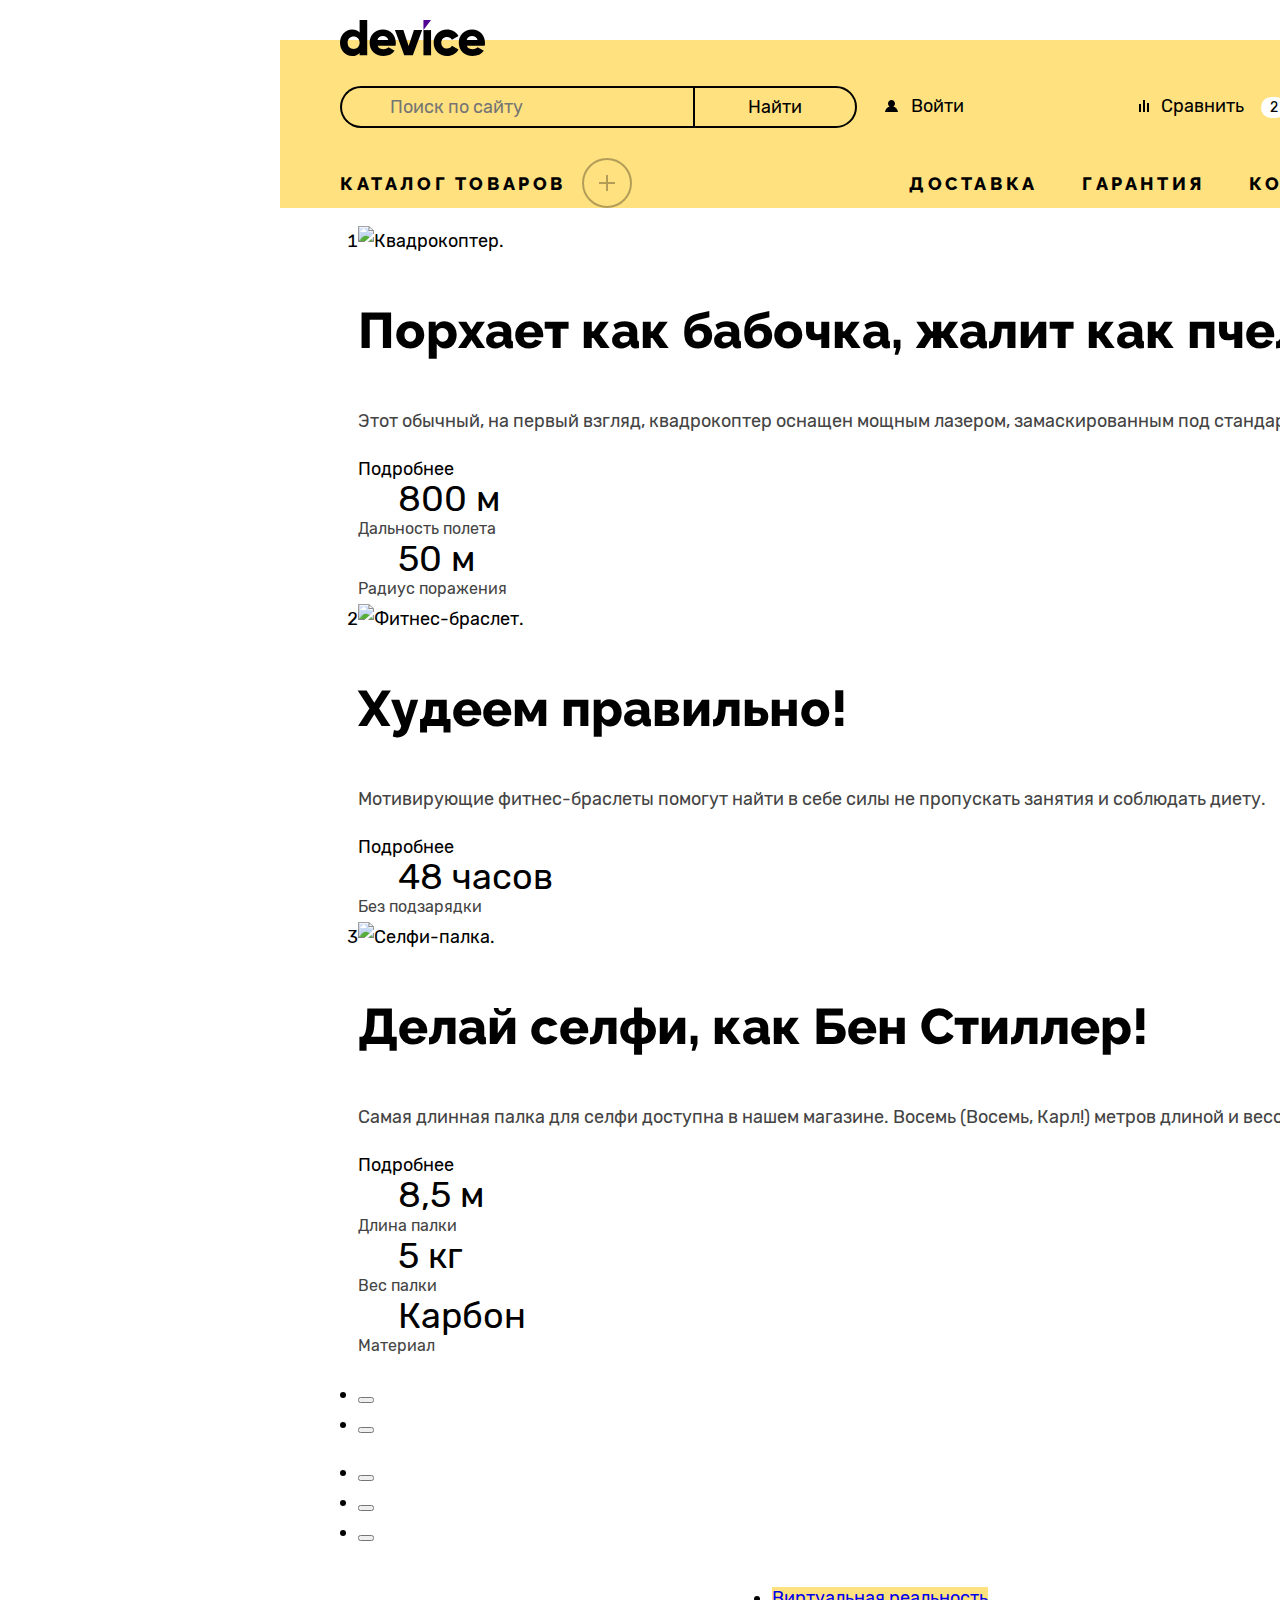
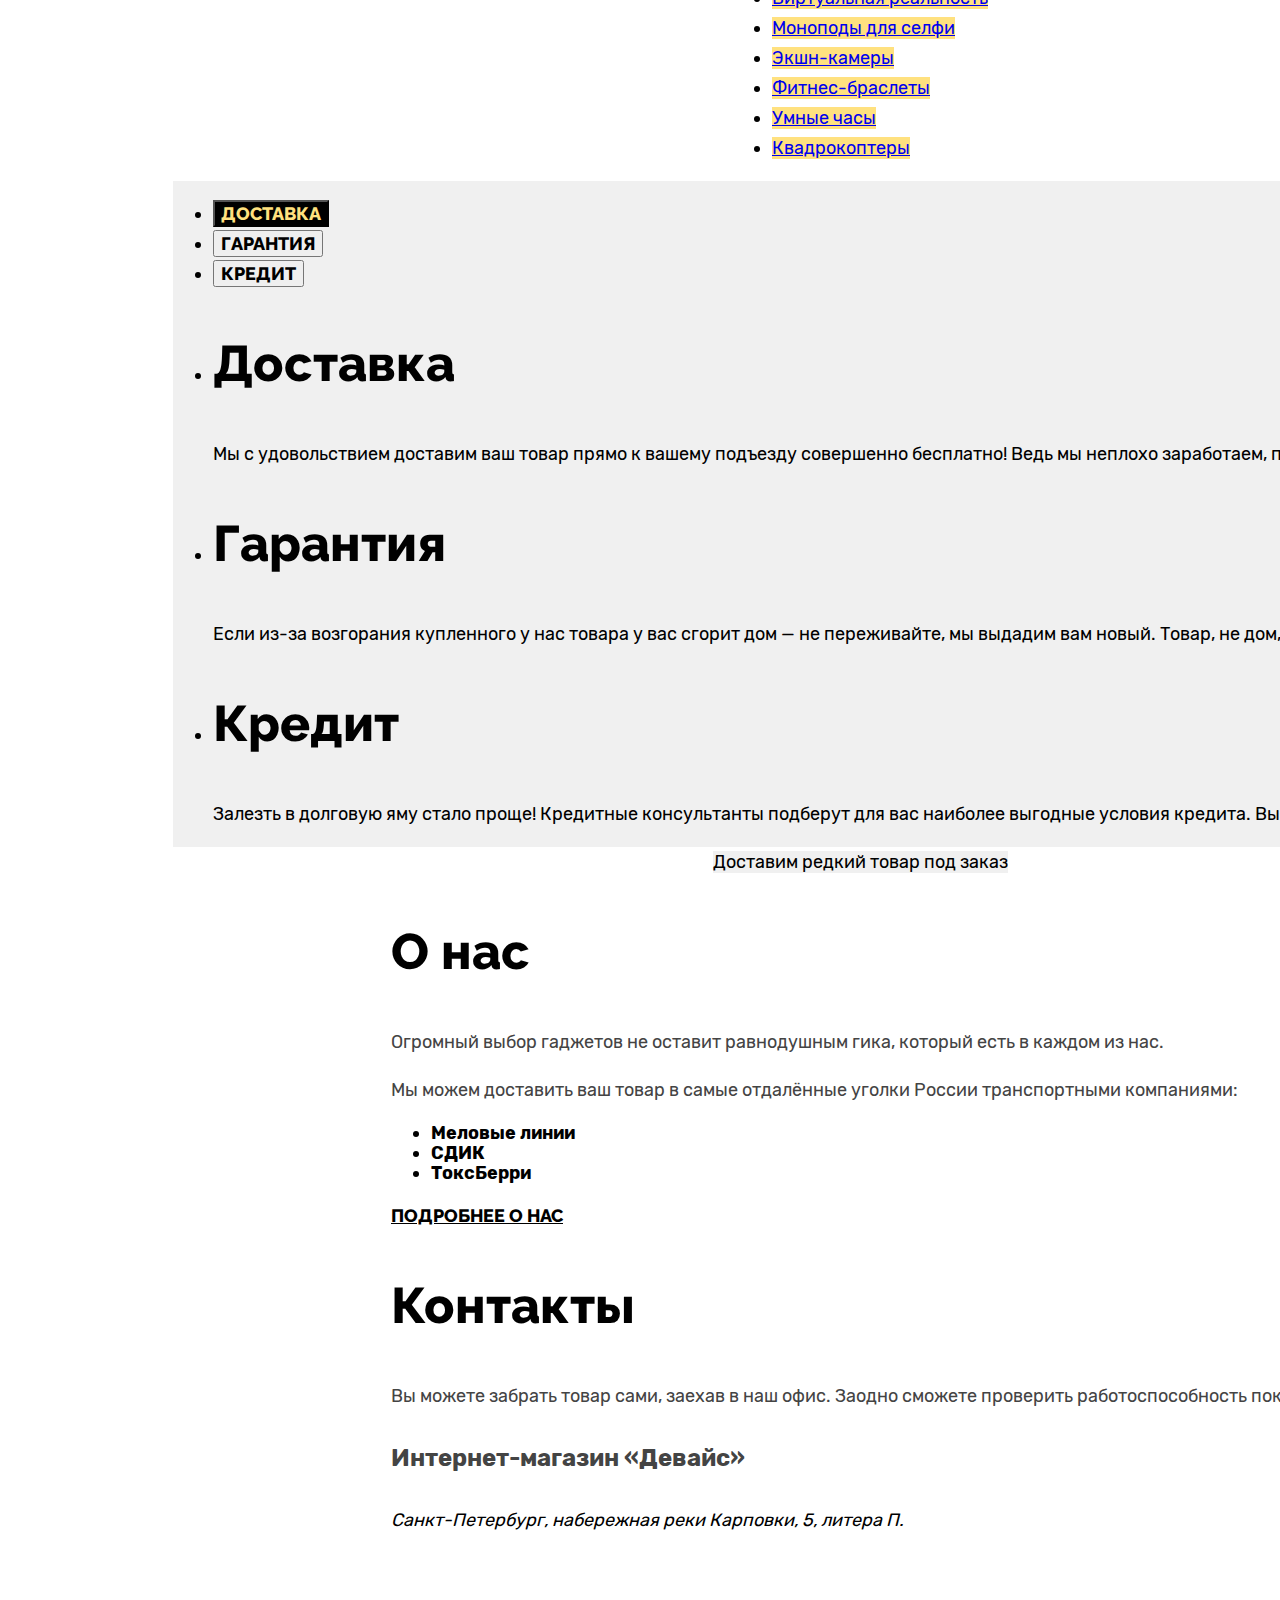
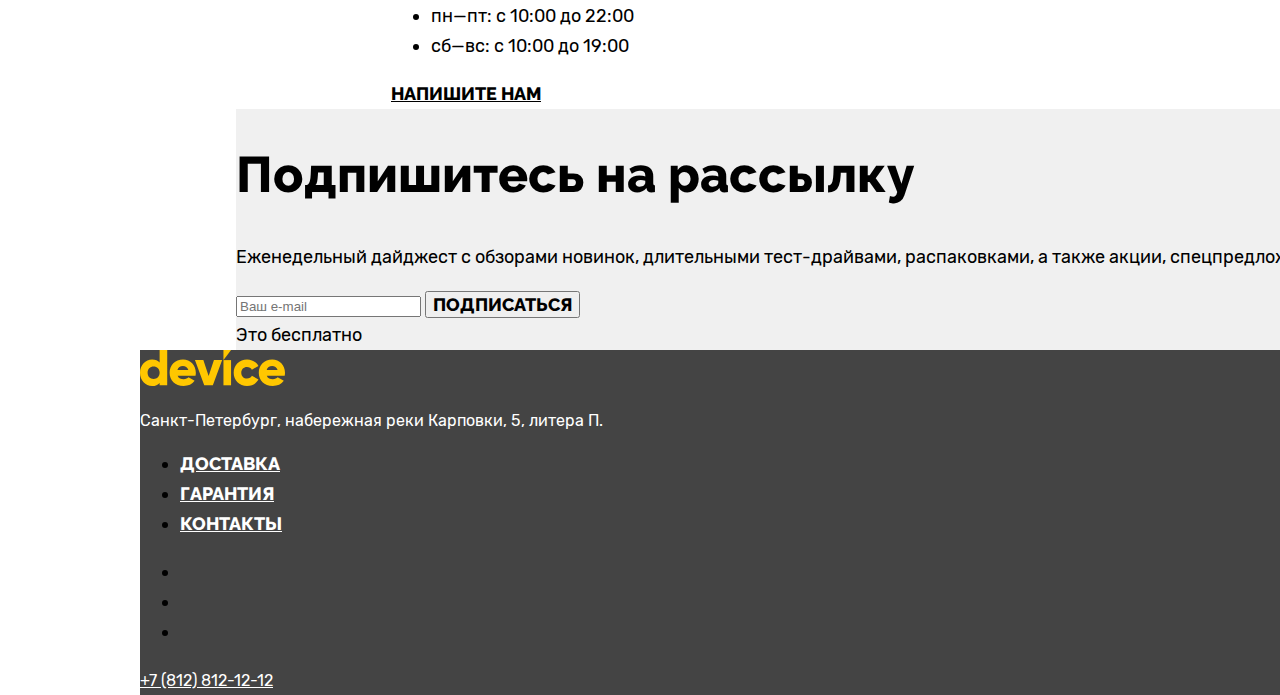
==== index.html @ e5b488c9 "Хедер" ====
<!DOCTYPE html>
<html lang="ru">

  <head>
    <meta charset="utf-8">
    <meta http-equiv="X-UA-Compatible" content="IE=edge">
    <meta name="viewport" content="width=device-width, initial-scale=1.0">
    <meta name="description" content="HTML Academy: Девайс.">
    <title>HTML Academy: Девайс</title>
    <link rel="stylesheet" href="styles/styles.css">
  </head>

  <body>
    <header class="page-header">
      <a class="navigation-logo" href="index.html">
        <img class="page-header-logo" src="images/device-logo.svg" width="145" height="36" alt="Логотип Девайс.">
      </a>
      <nav class="navigation">
        <div class="navigation-list-top">
          <form class="search-form" action="https://echo.htmlacademy.ru/" method="post">
            <label>
              <span class="visually-hidden">Поиск по сайту.</span>
            </label>
            <input class="search-field" placeholder="Поиск по сайту" type="text" name="site-search" required>
            <button class="search-button" type="submit">Найти</button>
          </form>
          <div class="navigation-menu">
            <a class="navigation-link" href="#">
              <svg width="15" height="12" viewBox="0 0 15 12" fill="none" xmlns="http://www.w3.org/2000/svg">
                <path d="M1 12H14C13.8 9.4 11.9 7.2 9.3 6.5C10.3 5.9 11 4.8 11 3.5C11 1.6 9.4 0 7.5 0C5.6 0 4 1.6 4 3.5C4 4.8 4.7 5.9 5.7 6.5C3.1 7.2 1.2 9.4 1 12Z" fill="black"/>
                </svg>
              <span class="link">Войти</span>
            </a>
            <a class="navigation-link navigation-link-out" aria-label="Выйти" href="#"></a>
          </div>
          <div class="navigation-menu">
            <a class="navigation-link navigation-link-compare" href="#">
              <svg width="10" height="12" viewBox="0 0 10 12" fill="none" xmlns="http://www.w3.org/2000/svg">
                <g clip-path="url(#clip0_40344_551)">
                <path d="M6 0H4V12H6V0Z" fill="black"/>
                <path d="M2 4H0V12H2V4Z" fill="black"/>
                <path d="M10 3H8V12H10V3Z" fill="black"/>
                </g>
                <defs>
                <clipPath id="clip0_40344_551">
                <rect width="10" height="12" fill="white"/>
                </clipPath>
                </defs>
                </svg>
              <span class="link">Сравнить</span>
            </a>
            <a class="navigation-link navigation-link-bag" href="#" data-counter="2">
              <svg width="16" height="14" viewBox="0 0 16 14" fill="none" xmlns="http://www.w3.org/2000/svg">
                <g clip-path="url(#clip0_40344_557)">
                <path d="M15.3 5L11.8 5.2L8.6 0.3C8.5 0.1 8.2 0 8 0C7.8 0 7.5 0.1 7.4 0.3L4.2 5.2H0.7C0.3 5.2 0 5.5 0 5.9C0 6 0 6 0 6.1L1.9 12.9C2.1 13.6 2.6 14 3.3 14H12.7C13.4 14 13.9 13.6 14.1 12.9L16 6C16 5.9 16 5.9 16 5.8C16 5.4 15.7 5 15.3 5ZM8 1.9L10.2 5.1H5.9L8 1.9Z" fill="black"/>
                </g>
                <defs>
                <clipPath id="clip0_40344_557">
                <rect width="16" height="14" fill="white"/>
                </clipPath>
                </defs>
                </svg>
              <span class="link">Корзина</span>
            </a>
          </div>

        </div>
        <div class="navigation-list-bottom">
          <div class="navigation-item-button">
            <button class="open-button" type="button">
              <span class="text-button">Каталог товаров</span>
              <svg width="50" height="50" viewBox="0 0 50 50" fill="none" xmlns="http://www.w3.org/2000/svg">
                <circle opacity="0.3" cx="25" cy="25" r="24" stroke="black" stroke-width="2"/>
                <g opacity="0.3" clip-path="url(#clip0_41391_573)">
                <path d="M33 24H26V17H24V24H17V26H24V33H26V26H33V24Z" fill="black"/>
                </g>
                <defs>
                <clipPath id="clip0_41391_573">
                <rect width="16" height="16" fill="white" transform="translate(17 17)"/>
                </clipPath>
                </defs>
                </svg>
            </button>
            <ul class="drop-menu-list list-reset">
              <li class="drop-menu-item">
                <a class="navigation-link-catalog" href="#">
                  Виртуальная реальность
                </a>
              </li>
              <li class="drop-menu-item">
                <a class="navigation-link-catalog" href="catalog.html">
                  Моноподы для cелфи
                </a>
              </li>
              <li class="drop-menu-item">
                <a class="navigation-link-catalog" href="#">
                  Экшн-камеры
                </a>
              </li>
              <li class="drop-menu-item">
                <a class="navigation-link-catalog" href="#">
                  Фитнес-браслеты
                </a>
              </li>
              <li class="drop-menu-item">
                <a class="navigation-link-catalog" href="#">
                  Умные часы
                </a>
              </li>
              <li class="drop-menu-item">
                <a class="navigation-link-catalog" href="#">
                  Квадрокоптеры
                </a>
              </li>
            </ul>
          </div>
          <div class="navigation-item-menu">
            <a class="navigation-link-menu" href="">
              Доставка
            </a>
            <a class="navigation-link-menu" href="">
              Гарантия
            </a>
            <a class="navigation-link-menu" href="">
              Контакты
            </a>
          </div>
        </div>
      </nav>
    </header>

    <main class="main-index  main-container">
      <h1 class="visually-hidden">Интернет-магазин гаджетов Девайс.</h1>
      <section class="marketing">
        <h2 class="visually-hidden">Реклама товаров.</h2>
        <ul class="sliders">
          <li class="slider-1">
            <img class="slider-image" src="images/slider-1.png" width="560" height="560" alt="Квадрокоптер.">
            <h3 class="slider-title">Порхает как бабочка, жалит как пчела!</h3>
            <p class="slider-describe">Этот обычный, на первый взгляд, квадрокоптер оснащен мощным лазером,
              замаскированным под стандартную камеру.</p>
            <a class="detail">Подробнее</a>
            <dl class="detail-list">
              <div class="detail-item">
                <dd class="detail-value">800 м</dd>
                <dt class="detail-characteristic">Дальность полета</dt>
              </div>
              <div>
                <dd class="detail-value">50 м</dd>
                <dt class="detail-characteristic">Радиус поражения</dt>
              </div>
            </dl>
          </li>
          <li class="slider-2">
            <img class="slider-image" src="images/slider-2.png" width="560" height="560" alt="Фитнес-браслет.">
            <h3 class="slider-title">Худеем правильно!</h3>
            <p class="slider-describe">Мотивирующие фитнес-браслеты помогут найти в себе силы не пропускать занятия и
              соблюдать диету.</p>
            <a class="detail">Подробнее</a>
            <dl class="detail-list">
              <div class="detail-item">
                <dd class="detail-value">48 часов</dd>
                <dt class="detail-characteristic">Без подзарядки</dt>
              </div>
            </dl>
          </li>
          <li class="slider-3">
            <img class="slider-image" src="images/slider-3.png" width="560" height="560" alt="Селфи-палка.">
            <h3 class="slider-title">Делай селфи, как Бен Стиллер! </h3>
            <p class="slider-describe">Самая длинная палка для селфи доступна в нашем магазине. Восемь (Восемь, Карл!)
              метров длиной и весом всего 5 кг.</p>
            <a class="detail">Подробнее</a>
            <dl class="detail-list">
              <div class="detail-item">
                <dd class="detail-value">8,5 м</dd>
                <span class="detail-characteristic">Длина палки</span>
              </div>
              <div>
                <dd class="detail-value">5 кг</dd>
                <dt class="detail-characteristic">Вес палки</dt>
              </div>
              <div>
                <dd class="detail-value">Карбон</dd>
                <dt class="detail-characteristic">Материал</dt>
              </div>
            </dl>
          </li>
        </ul>
        <ul>
          <li>
            <button class="slider-button slider-prev" type="button">
              <span class="visually-hidden">Предыдущий товар.</span>
            </button>
          </li>
          <li>
            <button class="slider-button slider-next" type="button">
              <span class="visually-hidden">Следующий товар.</span>
            </button>
          </li>
        </ul>
        <ul class="slider-pagination">
          <li class="slider-pagination-item">
            <button class="slider-pagination-button slider-pagination-button-current" type="button">
              <span class="visually-hidden">1 товар.</span>
            </button>
          </li>
          <li class="slider-pagination-item">
            <button class="slider-pagination-button" type="button">
              <span class="visually-hidden">2 товар.</span>
            </button>
          </li>
          <li class="slider-pagination-item">
            <button class="slider-pagination-button" type="button">
              <span class="visually-hidden">3 товар.</span>
            </button>
          </li>
        </ul>
      </section>
      <section class="menu">
        <h2 class="visually-hidden">Меню</h2>
        <ul class="menu-list">
          <li class="menu-item">
            <a class="menu-button" href="#">Виртуальная реальность</a>
          </li>
          <li class="menu-item">
            <a class="menu-button" href="index.html">Моноподы для селфи</a>
          </li>
          <li class="menu-item">
            <a class="menu-button" href="#">Экшн-камеры</a>
          </li>
          <li class="menu-item">
            <a class="menu-button" href="#">Фитнес-браслеты</a>
          </li>
          <li class="menu-item">
            <a class="menu-button" href="#">Умные часы</a>
          </li>
          <li class="menu-item">
            <a class="menu-button" href="#">Квадрокоптеры</a>
          </li>
        </ul>
      </section>

      <div class="service-container">
        <section class="service">
          <h2 class="visually-hidden">Услуги.</h2>
          <ul class="service-list-button">
            <li class="service-item">
              <button class="button service-button service-button-current" type="button">Доставка</button>
            </li>
            <li class="service-item">
              <button class="button service-button" type="button">Гарантия</button>
            </li>
            <li class="service-item">
              <button class="button service-button" type="button">Кредит</button>
            </li>
          </ul>
          <ul class="service-list-describe">
            <li class="service-describe">
              <h3 class="service-describe-title">Доставка</h3>
              <p class="service-describe-text">Мы с удовольствием доставим ваш товар прямо к вашему подъезду совершенно
                бесплатно! Ведь мы неплохо заработаем, поднимая его на ваш этаж.</p>
            </li>
            <li class="service-describe">
              <h3 class="service-describe-title">Гарантия</h3>
              <p class="service-describe-text">Если из-за возгорания купленного у нас товара у вас сгорит дом — не
                переживайте, мы выдадим вам новый. Товар, не дом, конечно же.</p>
            </li>
            <li class="service-describe">
              <h3 class="service-describe-title">Кредит</h3>
              <p class="service-describe-text">Залезть в долговую яму стало проще! Кредитные консультанты подберут для
                вас
                наиболее выгодные условия кредита. Выгодные для банка, разумеется.</p>
            </li>
          </ul>
        </section>
      </div>
      <section>
        <h2 class="visually-hidden">Доставка под заказ.</h2>
        <a class="order">Доставим редкий товар под заказ</a>
      </section>
      <section class="contact-info">
        <h2 class="visually-hidden">Контактная информация.</h2>
        <section class="about-us">
          <h3 class="contact-subtitle">О нас</h3>
          <p class="contact-about-us">Огромный выбор гаджетов не оставит равнодушным гика, который есть в каждом из нас.
          </p>
          <p class="contact-about-us">Мы можем доставить ваш товар в самые отдалённые уголки России транспортными
            компаниями:
          <ul class="contact-company">
            <li>Меловые линии</li>
            <li>СДИК</li>
            <li>ТоксБерри</li>
          </ul>
          </p>
          <a class="button" href="#">Подробнее о нас</a>
        </section>
        <section class="contacts">
          <h3 class="contact-subtitle">Контакты</h3>
          <p class="contact-about-us">Вы можете забрать товар сами, заехав в наш офис. Заодно сможете проверить
            работоспособность покупки.</p>
          <h4 class="contact-about-us-title">Интернет-магазин «Девайс»</h4>
          <address class="contact-address">
            <p class="contact-address-text">Санкт-Петербург, набережная реки Карповки, 5, литера П.</p>
            <a class="contact-phone" href="tel:+78128121212">+7 (812) 812-12-12</a>
          </address>
          <ul class="contact-timetable">
            <li class="contact-timetable-item">пн—пт: с 10:00 до 22:00</li>
            <li class="contact-timetable-item">сб—вс: с 10:00 до 19:00</li>
          </ul>
          <a class="button" href="#">Напишите нам</a>
        </section>

      </section>

      <section class="subscribe">
        <h2 class="subscribe-title">Подпишитесь на рассылку</h2>
        <p class="subscribe-item">Еженедельный дайджест с обзорами новинок, длительными тест-драйвами, распаковками, а
          также акции, спецпредложения и вот это вот всё.</p>
        <form class="subscribe-form" action="https://echo.htmlacademy.ru/" method="post">
          <label class="subscribe-form-email">
            <span class="visually-hidden">Подпишитесь.</span>
            <input class="subscribe-field" type="email" name="subscribe-email" placeholder="Ваш e-mail" required>
          </label>
          <button class="button" type="submit">Подписаться</button>
        </form>
        <span class="subscribe-text">Это бесплатно</span>
      </section>
    </main>

    <footer class="page-footer">
      <a class="footer-logo" href="#">
        <img class="footer-logo" src="images/footer-device-logo.svg" width="145" height="36" alt="Логотип Девайс.">
      </a>
      <address class="footer-address">
        <p class="footer-address-text">Санкт-Петербург, набережная реки Карповки, 5, литера П.</p>
      </address>
      <nav class="footer-navigation">
        <ul class="footer-navigation-list">
          <li class="footer-navigation-item">
            <a class="footer-navigation-link" href="#">Доставка</a>
          </li>
          <li class="footer-navigation-item">
            <a class="footer-navigation-link" href="#">Гарантия</a>
          </li>
          <li class="footer-navigation-item">
            <a class="footer-navigation-link" href="#">Контакты</a>
          </li>
        </ul>
      </nav>

      <ul class="footer-social-list">
        <li class="footer-social-item">
          <a class="footer-logo-social" href="#">
            <span class="visually-hidden">Девайс в Телеграм.</span>
          </a>
        </li>
        <li class="footer-social-item">
          <a class="footer-logo-social" href="#">
            <span class="visually-hidden">Девайс в Ютуб.</span>
          </a>
        </li>
        <li class="footer-social-item">
          <a class="footer-logo-social" href="#">
            <span class="visually-hidden">Девайс в Твиттер.</span>
          </a>
        </li>
      </ul>

      <section class="footer-phone">
        <h2 class="visually-hidden">Телефон.</h2>
        <a class="contact-phone" href="tel:+78128121212">+7 (812) 812-12-12</a>
      </section>
      <section class="footer-site-by">
        <h2 class="visually-hidden">Сайт от html academy.</h2>
        <a class="footer-htmlacademy-logo" href="https://htmlacademy.ru/"></a>
      </section>
    </footer>
  </body>

</html>
---- styles/styles.css ----
@font-face {
  font-family: 'Raleway';
  font-style: normal;
  font-weight: 800;
  src: url("../fonts/raleway/raleway-800.woff2") format("woff2");
  font-display: swap;
}

@font-face {
  font-family: 'Rubik';
  font-style: normal;
  font-weight: 400;
  src: url("../fonts/rubik/rubik-400.woff2") format("woff2");
  font-display: swap;
}

@font-face {
  font-family: 'Rubik';
  font-style: normal;
  font-weight: 700;
  src: url("../fonts/rubik/rubik-700.woff2") format("woff2");
  font-display: swap;
}

.visually-hidden {
  position: absolute;
  width: 1px;
  height: 1px;
  margin: -1px;
  border: 0;
  padding: 0;
  white-space: nowrap;
  clip-path: inset(100%);
  clip: rect(0 0 0 0);
  overflow: hidden;
}

html {
  height: 100%;
}

body {
  margin: 0;
  font-family: 'Rubik', sans-serif;
  font-size: 18px;
  line-height: 30px;
  background-color: #ffffff;
  color: #000000;
  min-width: 1440px;
  padding-left: 140px;
  padding-right: 140px;
  display: flex;
  flex-direction: column;
  min-height: 100%;
}

.page-header {
  color: #000000;
  background-color: #FFE17F;
  margin: 0 auto;
  margin-top: 40px;
  width: 1160px;
  position: relative;
}

.navigation-logo {
  position: absolute;
  top: -20px;
  width: 151px;
  height: 42px;
  left: 60px;
}

.navigation {
  display: flex;
  flex-direction: column;
  margin: 0 auto;
}

.navigation-menu {
  display: flex;
  justify-content: space-between;
  min-width: 247px;
  align-items: center;
  height: 40px;
}

.navigation-list-top {
  display: flex;
  flex-direction: row;
  margin-top: 46px;
  margin-bottom: 30px;
  width: 100%;
}

.search-form {
  width: 517px;
  display: flex;
  margin: 0 27px 0 60px;
}

.search-field {
  all: unset;
  border: 2px solid #000000;
  border-right: none;
  height: 38px;
  width: 355px;
  border-radius: 50px 0 0 50px;
  flex: 1;
  display: flex;
  align-items: center;
  padding: 0;
  padding-left: 48px;
}

.search-button {
  font-size: 16px;
  line-height: 20px;
  all: unset;
  width: 160px;
  text-align: center;
  border: 2px solid #000000;
  height: 38px;
  border-radius: 0 50px 50px 0;
  font-weight: 400;
}

.navigation-list-bottom {
  display: flex;
  flex-direction: row;
  justify-content: space-between;
  align-items: center;
  padding-right: 60px;
}

.navigation-item-button {
  display: flex;
  margin-left: 60px;
  }

.open-button {
  display: flex;
  flex-direction: row;
  background-color: transparent;
  border: none;
  padding: 0;
}

.text-button {
  font-family: 'Raleway';
  color: #000000;
  font-weight: 800;
  font-size: 18px;
  line-height: 21px;
  letter-spacing: 0.2em;
  text-transform: uppercase;
  align-self: center;
  margin-right: 16px;
}

.navigation-item-menu {
  display: flex;
  width: 471px;
  justify-content: space-between;
}

.navigation-link-menu {
  font-family: 'Raleway';
font-style: normal;
font-weight: 800;
font-size: 18px;
line-height: 21px;
letter-spacing: 0.2em;
text-transform: uppercase;
color: #000000;
text-decoration: none;
}

.navigation-link {
  font-family: 'Rubik', sans-serif;
  font-weight: 400;
  font-size: 18px;
  line-height: 30px;
  text-align: center;
  color: #000000;
  background-color: #FFE17F;
  text-decoration: none;
}

.navigation-link-compare {
  padding-left: 8px;
}

.link {
  padding-left: 8px;
}

.navigation-link-bag {
  position: relative;
}

.navigation-link-bag::before {
  content: attr(data-counter);
  position: absolute;
  min-width: 21px;
  height: 21px;
  left: 10px;
  top: 6px;
  padding: 0 2px;
  transform: translateX(-100%);
  background-color: #ffffff;
  font-family: 'Rubik';
  font-weight: 400;
  font-size: 14px;
  line-height: 17px;
  display: flex;
  align-items: center;
  justify-content: center;
  color: #000000;
  border-radius: 10px;
}

.out-link {
  font-family: 'Rubik';
  font-style: normal;
  font-weight: 400;
  font-size: 18px;
  line-height: 30px;
  color: #000000;
  opacity: 0.3;
}

.drop-menu-item {
  display: none;
}

.drop-menu-list {
  font-family: 'Rubik';
  font-style: normal;
  font-weight: 400;
  font-size: 16px;
  line-height: 18px;
  text-transform: none;
  letter-spacing: 0;
  z-index: 10;

  margin-right: 50px;
}

.main-container {
  flex-grow: 1;
  display: flex;
  flex-direction: column;
  align-items: center;
}

.main-index {
  background-color: #ffffff;
  color: #000000;
}

.sliders {
  counter-reset: number 00;
}

.slider-1,
.slider-2,
.slider-3 {
  counter-increment: number 01;
}

.slider-1::marker,
.slider-2::marker,
.slider-3::marker {
  content: counter(number);
}


.slider-title {
  font-family: 'Raleway', sans-serif;
  font-style: normal;
  font-weight: 800;
  font-size: 50px;
  line-height: 50px;
  color: #000000;
}

.slider-describe {
  font-family: 'Rubik', sans-serif;
  font-style: normal;
  font-weight: 400;
  font-size: 18px;
  line-height: 30px;
  color: #444444;
}

.button {
  font-family: 'Raleway', sans-serif;
  font-style: normal;
  font-weight: 800;
  font-size: 18px;
  line-height: 21px;
  text-align: center;
  text-transform: uppercase;
  color: #000000;
}

.detail-value {
  font-family: 'Rubik', sans-serif;
  font-style: normal;
  font-weight: 400;
  font-size: 36px;
  line-height: 30px;
  color: #000000;
}

.detail-characteristic {
  font-family: 'Rubik', sans-serif;
  font-style: normal;
  font-weight: 400;
  font-size: 16px;
  line-height: 30px;
  color: #444444;
}

.menu-button {
  background: #FFE17F;
}

.service-container {
  background: #F0F0F0;
}

.service-button-current {
  background: #000000;
  color: #FFE17F;
}

.service-describe-title {
  font-family: 'Raleway';
  font-style: normal;
  font-weight: 800;
  font-size: 50px;
  line-height: 50px;
}

.service-describe-text {
  font-family: inherit;
}

.order {
  background: #F0F0F0;
}

.order-text {
  font-family: 'Raleway';
  font-style: normal;
  font-weight: 800;
  font-size: 20px;
  line-height: 23px;
  text-transform: uppercase;
  color: #000000;
}

.contact-subtitle {
  font-family: 'Raleway';
  font-style: normal;
  font-weight: 800;
  font-size: 50px;
  line-height: 50px;
  color: #000000;
}

.contact-about-us {
  font-family: inherit;
  color: #444444;
}

.contact-company {
  font-family: 'Rubik';
  font-style: normal;
  font-weight: 700;
  font-size: 18px;
  line-height: 20px;
  color: #000000;
}

.contact-about-us-title {
  font-family: 'Rubik';
  font-style: normal;
  font-weight: 700;
  font-size: 24px;
  line-height: 30px;
  color: #444444;
}

.subscribe {
  background: #F0F0F0;
}

.subscribe-title {
  font-family: 'Raleway';
  font-style: normal;
  font-weight: 800;
  font-size: 50px;
  line-height: 50px;
  color: #000000;
}

.subscribe-item {
  font-family: inherit;
}

.subscribe-text {
  font-family: inherit;
}

.page-footer {
  background: #444444;
}

.footer-address-text {
  font-family: 'Rubik';
  font-style: normal;
  font-weight: 400;
  font-size: 16px;
  line-height: 20px;
  color: #FFFFFF;
}

.footer-navigation-link {
  font-family: 'Raleway';
  font-style: normal;
  font-weight: 800;
  font-size: 18px;
  line-height: 21px;
  text-transform: uppercase;
  color: #FFFFFF;
}

.footer-logo-social {
  width: 40px;
  height: 40px;
  background: rgba(255, 255, 255, 0.3);
}

.contact-phone {
  font-family: 'Rubik';
  font-style: normal;
  font-weight: 400;
  font-size: 16px;
  line-height: 20px;
  text-decoration-line: underline;
  color: #FFFFFF;
}

.main-inner {
  color: #000000;
  background: #FFFFFF;
}

.inner-header-title {
  font-family: 'Raleway';
  font-style: normal;
  font-weight: 800;
  font-size: 50px;
  line-height: 50px;
  color: #000000;
}

.breadcrumbs {
  color: #000000;
}

.breadcrumbs-link {
  color: inherit;
}

.catalog-products {
  background: #F0F0F0;
}

.filter-title {
  font-family: 'Raleway';
  font-style: normal;
  font-weight: 800;
  font-size: 16px;
  line-height: 19px;
  text-transform: uppercase;
  color: #000000;
}

.catalog-filter-title {
  font-family: 'Rubik';
  font-style: normal;
  font-weight: 700;
  font-size: 18px;
  line-height: 20px;
  color: #000000;
}

.control {
  font-family: 'Rubik';
  font-style: normal;
  font-weight: 400;
  font-size: 16px;
  line-height: 20px;
  color: #000000;
}

.product-container {
  background: #FFFFFF;
}

.product-card {
  background: #FFFFFF;
}

.product-card-link {
  text-decoration: none;
}

.product-card-title {
  font-family: 'Rubik';
  font-style: normal;
  font-weight: 700;
  font-size: 18px;
  line-height: 20px;
  color: #000000;
}

.product-card-price {
  font-family: 'Rubik';
  font-style: normal;
  font-weight: 400;
  font-size: 18px;
  line-height: 21px;
  color: #444444;
}

.pagination-show-more {
  font-family: 'Raleway';
  font-style: normal;
  font-weight: 800;
  font-size: 16px;
  line-height: 19px;
  text-transform: uppercase;
  color: #000000;
  background: #FFFFFF;
  width: 760px;
  height: 55px;
  border: 3px solid #E5E5E5;
}

.pagination {
  background-color: #EBEBEB;
}

.pagination-link {
  color: #444444;
  opacity: 0.3;
  background-color: #EBEBEB;
  text-decoration: none;
  line-height: 20px;
  font-weight: 400;
}

.pagination-current {
  color: #444444;
  opacity: 0.6;
  background-color: #EBEBEB;
}

.pagination-disabled {
  color: #444444;
  opacity: 0.3;
}

.pagination-prev {
  color: #444444;
  opacity: 0.3;
  font-family: 'Raleway';
  font-style: normal;
  font-weight: 800;
  font-size: 18px;
  line-height: 21px;
  text-transform: uppercase;
}

.pagination-next {
  font-family: 'Raleway';
  font-style: normal;
  font-weight: 800;
  font-size: 18px;
  line-height: 21px;
  text-transform: uppercase;
  color: #000000;
}
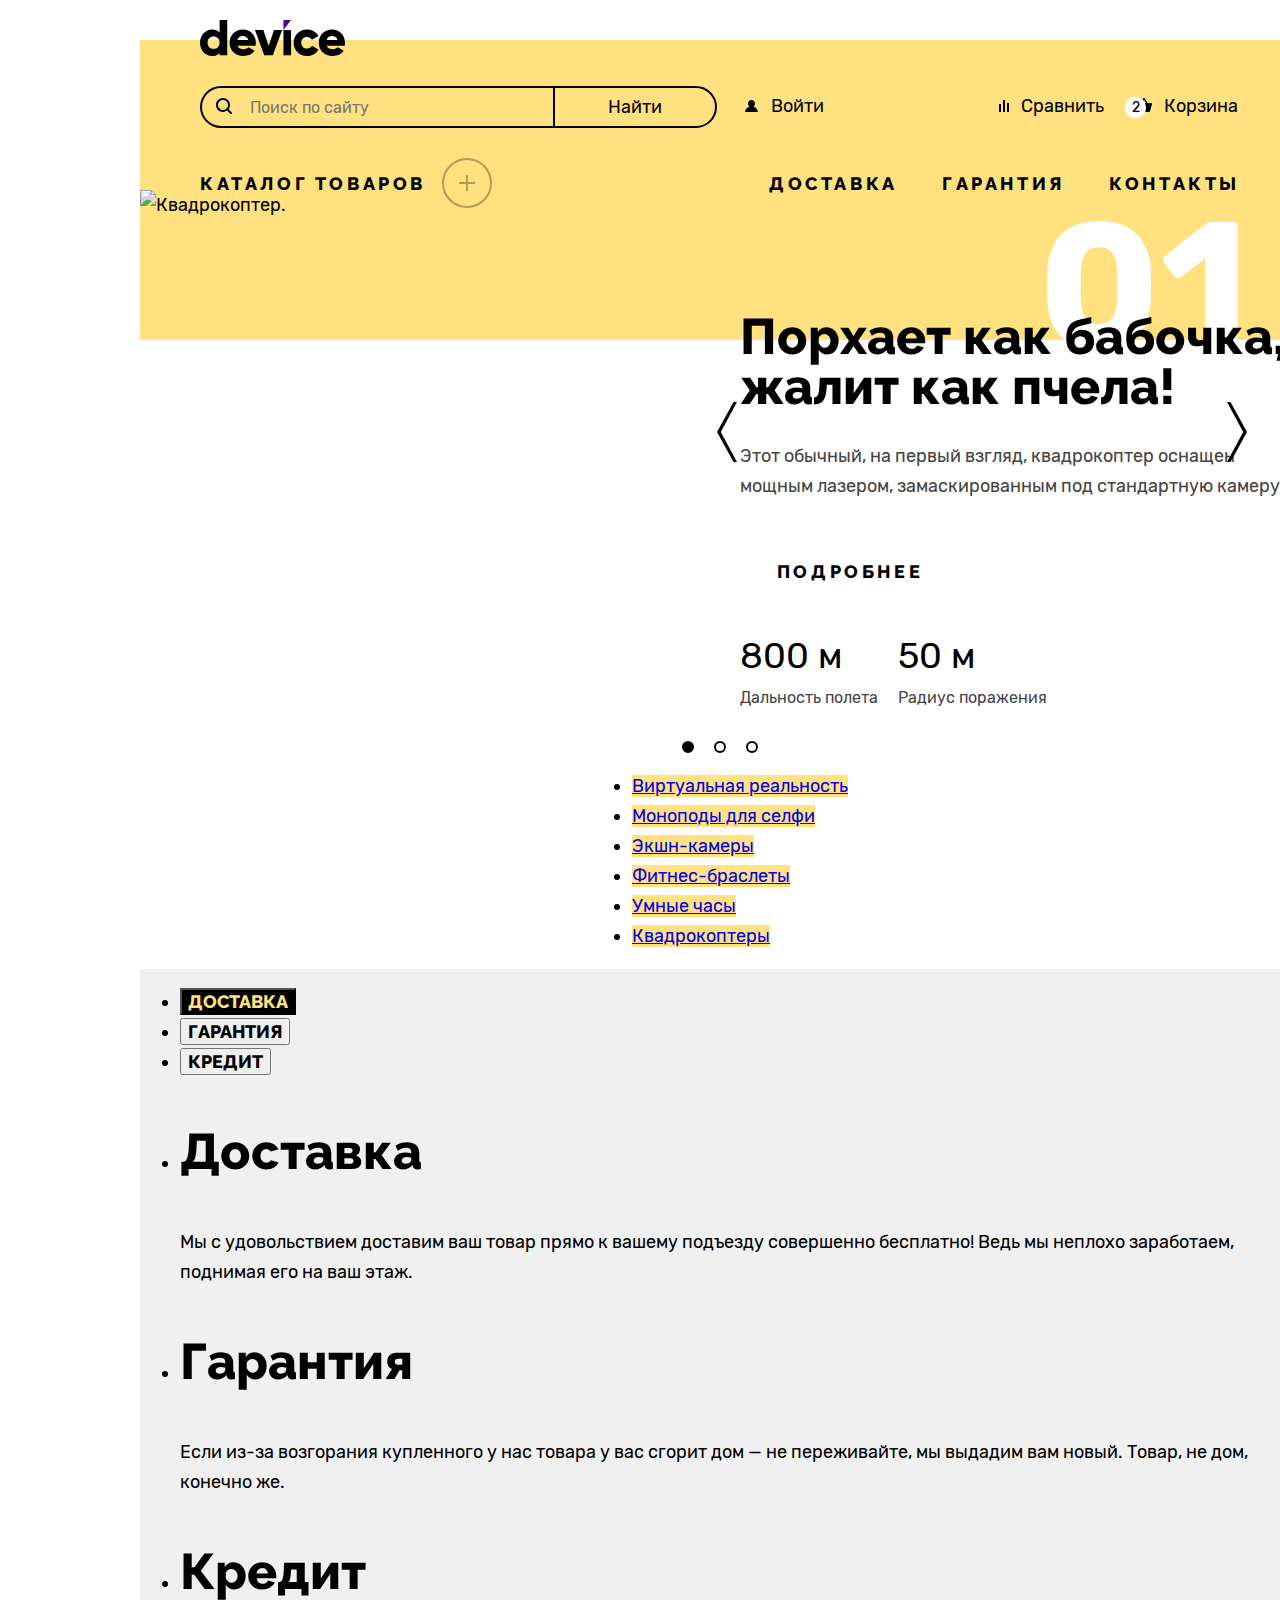
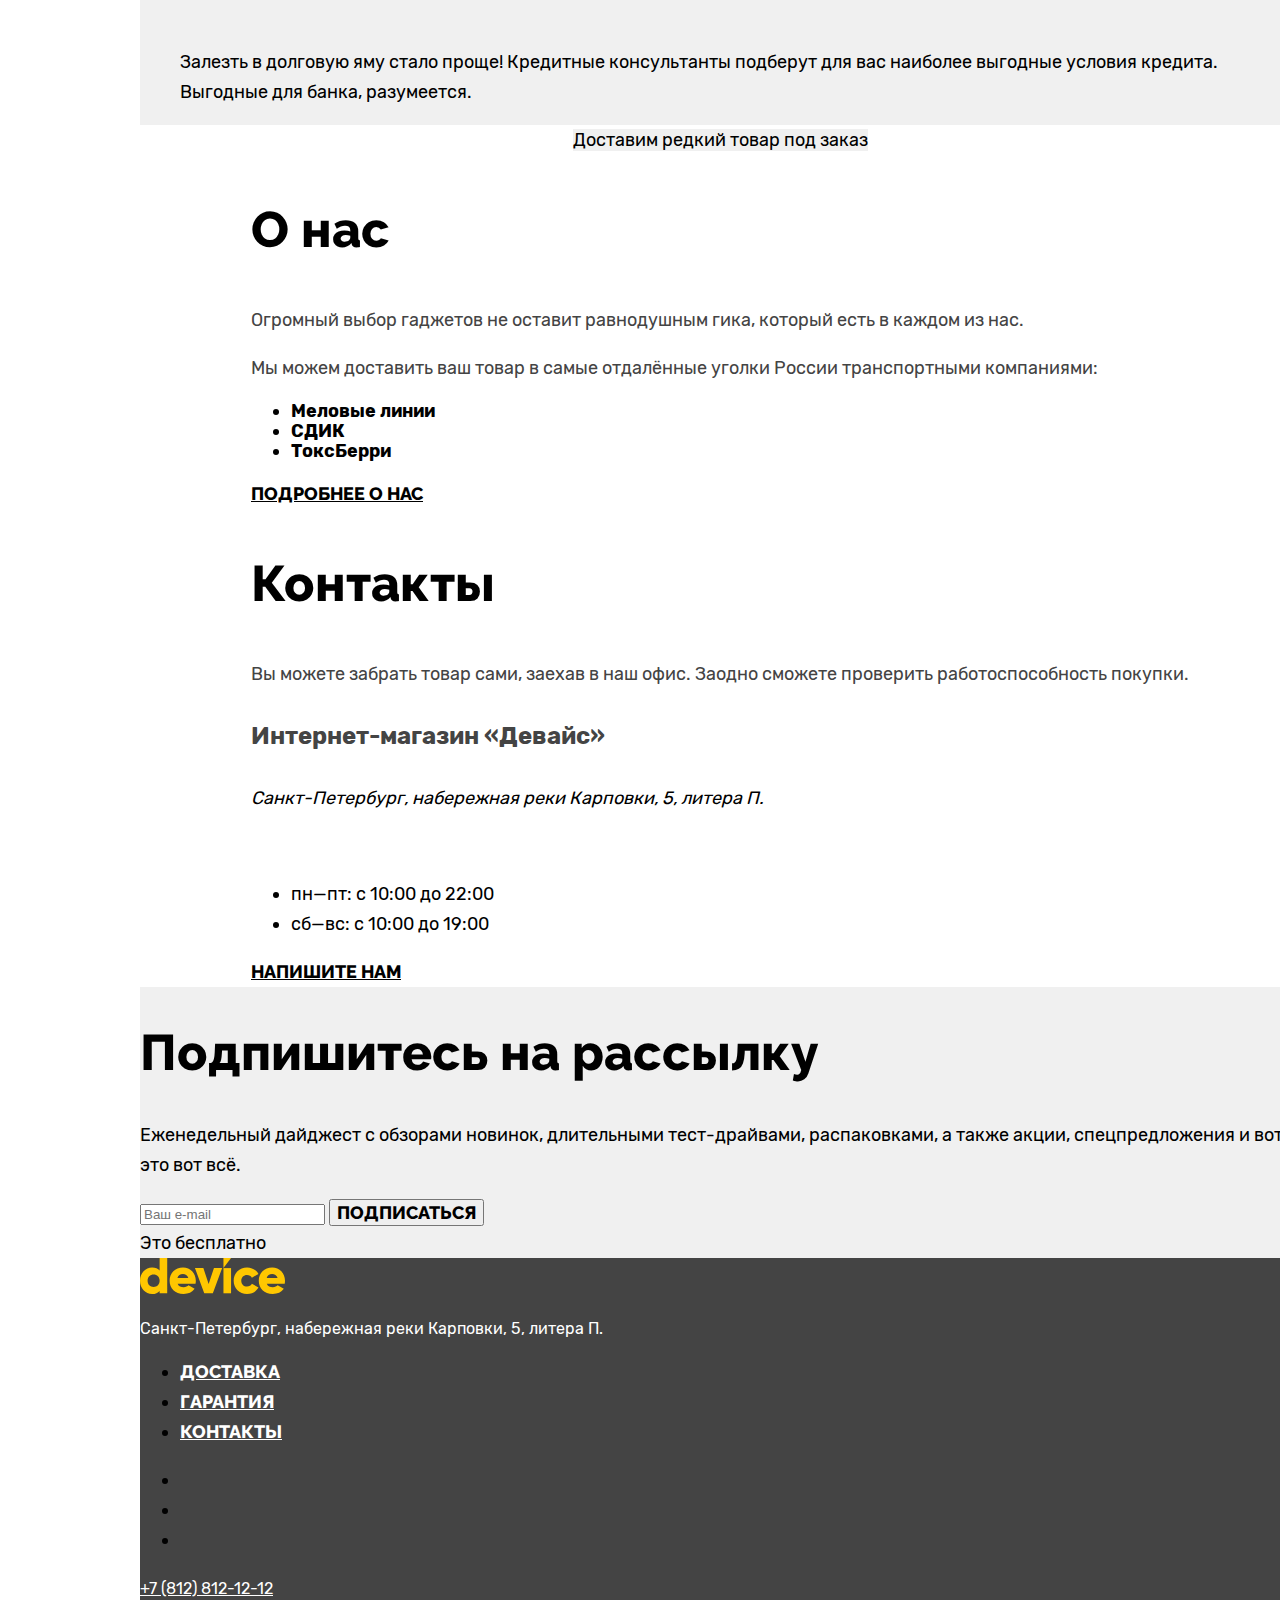
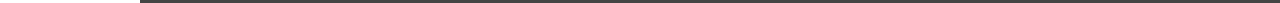
==== commit 6937b483: "Закончила слайдер" ====
--- a/index.html
+++ b/index.html
@@ -22,13 +22,16 @@
               <span class="visually-hidden">Поиск по сайту.</span>
             </label>
             <input class="search-field" placeholder="Поиск по сайту" type="text" name="site-search" required>
+            <span class="search-field-decoration"></span>
             <button class="search-button" type="submit">Найти</button>
           </form>
           <div class="navigation-menu">
             <a class="navigation-link" href="#">
               <svg width="15" height="12" viewBox="0 0 15 12" fill="none" xmlns="http://www.w3.org/2000/svg">
-                <path d="M1 12H14C13.8 9.4 11.9 7.2 9.3 6.5C10.3 5.9 11 4.8 11 3.5C11 1.6 9.4 0 7.5 0C5.6 0 4 1.6 4 3.5C4 4.8 4.7 5.9 5.7 6.5C3.1 7.2 1.2 9.4 1 12Z" fill="black"/>
-                </svg>
+                <path
+                  d="M1 12H14C13.8 9.4 11.9 7.2 9.3 6.5C10.3 5.9 11 4.8 11 3.5C11 1.6 9.4 0 7.5 0C5.6 0 4 1.6 4 3.5C4 4.8 4.7 5.9 5.7 6.5C3.1 7.2 1.2 9.4 1 12Z"
+                  fill="black" />
+              </svg>
               <span class="link">Войти</span>
             </a>
             <a class="navigation-link navigation-link-out" aria-label="Выйти" href="#"></a>
@@ -37,29 +40,31 @@
             <a class="navigation-link navigation-link-compare" href="#">
               <svg width="10" height="12" viewBox="0 0 10 12" fill="none" xmlns="http://www.w3.org/2000/svg">
                 <g clip-path="url(#clip0_40344_551)">
-                <path d="M6 0H4V12H6V0Z" fill="black"/>
-                <path d="M2 4H0V12H2V4Z" fill="black"/>
-                <path d="M10 3H8V12H10V3Z" fill="black"/>
+                  <path d="M6 0H4V12H6V0Z" fill="black" />
+                  <path d="M2 4H0V12H2V4Z" fill="black" />
+                  <path d="M10 3H8V12H10V3Z" fill="black" />
                 </g>
                 <defs>
-                <clipPath id="clip0_40344_551">
-                <rect width="10" height="12" fill="white"/>
-                </clipPath>
+                  <clipPath id="clip0_40344_551">
+                    <rect width="10" height="12" fill="white" />
+                  </clipPath>
                 </defs>
-                </svg>
+              </svg>
               <span class="link">Сравнить</span>
             </a>
             <a class="navigation-link navigation-link-bag" href="#" data-counter="2">
               <svg width="16" height="14" viewBox="0 0 16 14" fill="none" xmlns="http://www.w3.org/2000/svg">
                 <g clip-path="url(#clip0_40344_557)">
-                <path d="M15.3 5L11.8 5.2L8.6 0.3C8.5 0.1 8.2 0 8 0C7.8 0 7.5 0.1 7.4 0.3L4.2 5.2H0.7C0.3 5.2 0 5.5 0 5.9C0 6 0 6 0 6.1L1.9 12.9C2.1 13.6 2.6 14 3.3 14H12.7C13.4 14 13.9 13.6 14.1 12.9L16 6C16 5.9 16 5.9 16 5.8C16 5.4 15.7 5 15.3 5ZM8 1.9L10.2 5.1H5.9L8 1.9Z" fill="black"/>
+                  <path
+                    d="M15.3 5L11.8 5.2L8.6 0.3C8.5 0.1 8.2 0 8 0C7.8 0 7.5 0.1 7.4 0.3L4.2 5.2H0.7C0.3 5.2 0 5.5 0 5.9C0 6 0 6 0 6.1L1.9 12.9C2.1 13.6 2.6 14 3.3 14H12.7C13.4 14 13.9 13.6 14.1 12.9L16 6C16 5.9 16 5.9 16 5.8C16 5.4 15.7 5 15.3 5ZM8 1.9L10.2 5.1H5.9L8 1.9Z"
+                    fill="black" />
                 </g>
                 <defs>
-                <clipPath id="clip0_40344_557">
-                <rect width="16" height="14" fill="white"/>
-                </clipPath>
+                  <clipPath id="clip0_40344_557">
+                    <rect width="16" height="14" fill="white" />
+                  </clipPath>
                 </defs>
-                </svg>
+              </svg>
               <span class="link">Корзина</span>
             </a>
           </div>
@@ -70,16 +75,16 @@
             <button class="open-button" type="button">
               <span class="text-button">Каталог товаров</span>
               <svg width="50" height="50" viewBox="0 0 50 50" fill="none" xmlns="http://www.w3.org/2000/svg">
-                <circle opacity="0.3" cx="25" cy="25" r="24" stroke="black" stroke-width="2"/>
+                <circle opacity="0.3" cx="25" cy="25" r="24" stroke="black" stroke-width="2" />
                 <g opacity="0.3" clip-path="url(#clip0_41391_573)">
-                <path d="M33 24H26V17H24V24H17V26H24V33H26V26H33V24Z" fill="black"/>
+                  <path d="M33 24H26V17H24V24H17V26H24V33H26V26H33V24Z" fill="black" />
                 </g>
                 <defs>
-                <clipPath id="clip0_41391_573">
-                <rect width="16" height="16" fill="white" transform="translate(17 17)"/>
-                </clipPath>
+                  <clipPath id="clip0_41391_573">
+                    <rect width="16" height="16" fill="white" transform="translate(17 17)" />
+                  </clipPath>
                 </defs>
-                </svg>
+              </svg>
             </button>
             <ul class="drop-menu-list list-reset">
               <li class="drop-menu-item">
@@ -134,29 +139,31 @@
       <section class="marketing">
         <h2 class="visually-hidden">Реклама товаров.</h2>
         <ul class="sliders">
-          <li class="slider-1">
+          <li class="slider slider-current">
             <img class="slider-image" src="images/slider-1.png" width="560" height="560" alt="Квадрокоптер.">
-            <h3 class="slider-title">Порхает как бабочка, жалит как пчела!</h3>
-            <p class="slider-describe">Этот обычный, на первый взгляд, квадрокоптер оснащен мощным лазером,
-              замаскированным под стандартную камеру.</p>
-            <a class="detail">Подробнее</a>
-            <dl class="detail-list">
-              <div class="detail-item">
-                <dd class="detail-value">800 м</dd>
-                <dt class="detail-characteristic">Дальность полета</dt>
-              </div>
-              <div>
-                <dd class="detail-value">50 м</dd>
-                <dt class="detail-characteristic">Радиус поражения</dt>
-              </div>
-            </dl>
-          </li>
-          <li class="slider-2">
+            <div class="slider-text">
+              <h3 class="slider-title">Порхает как бабочка, жалит как пчела!</h3>
+              <p class="slider-describe">Этот обычный, на первый взгляд, квадрокоптер оснащен мощным лазером,
+                замаскированным под стандартную камеру.</p>
+              <a class="detail" href="#">Подробнее</a>
+              <dl class="detail-list">
+                <div class="detail-item">
+                  <dd class="detail-value">800 м</dd>
+                  <dt class="detail-characteristic">Дальность полета</dt>
+                </div>
+                <div>
+                  <dd class="detail-value">50 м</dd>
+                  <dt class="detail-characteristic">Радиус поражения</dt>
+                </div>
+              </dl>
+            </div>
+          </li>
+          <li class="slider">
             <img class="slider-image" src="images/slider-2.png" width="560" height="560" alt="Фитнес-браслет.">
             <h3 class="slider-title">Худеем правильно!</h3>
             <p class="slider-describe">Мотивирующие фитнес-браслеты помогут найти в себе силы не пропускать занятия и
               соблюдать диету.</p>
-            <a class="detail">Подробнее</a>
+            <a class="detail" href="#">Подробнее</a>
             <dl class="detail-list">
               <div class="detail-item">
                 <dd class="detail-value">48 часов</dd>
@@ -164,12 +171,12 @@
               </div>
             </dl>
           </li>
-          <li class="slider-3">
+          <li class="slider">
             <img class="slider-image" src="images/slider-3.png" width="560" height="560" alt="Селфи-палка.">
             <h3 class="slider-title">Делай селфи, как Бен Стиллер! </h3>
             <p class="slider-describe">Самая длинная палка для селфи доступна в нашем магазине. Восемь (Восемь, Карл!)
               метров длиной и весом всего 5 кг.</p>
-            <a class="detail">Подробнее</a>
+            <a class="detail" href="#">Подробнее</a>
             <dl class="detail-list">
               <div class="detail-item">
                 <dd class="detail-value">8,5 м</dd>
@@ -186,18 +193,12 @@
             </dl>
           </li>
         </ul>
-        <ul>
-          <li>
-            <button class="slider-button slider-prev" type="button">
-              <span class="visually-hidden">Предыдущий товар.</span>
-            </button>
-          </li>
-          <li>
-            <button class="slider-button slider-next" type="button">
-              <span class="visually-hidden">Следующий товар.</span>
-            </button>
-          </li>
-        </ul>
+        <button class="slider-button slider-prev" type="button">
+          <span class="visually-hidden">Предыдущий товар.</span>
+        </button>
+        <button class="slider-button slider-next" type="button">
+          <span class="visually-hidden">Следующий товар.</span>
+        </button>
         <ul class="slider-pagination">
           <li class="slider-pagination-item">
             <button class="slider-pagination-button slider-pagination-button-current" type="button">
--- a/styles/styles.css
+++ b/styles/styles.css
@@ -35,6 +35,12 @@
   overflow: hidden;
 }
 
+*,
+*::before,
+*::after {
+  box-sizing: border-box;
+}
+
 html {
   height: 100%;
 }
@@ -60,6 +66,7 @@
   margin: 0 auto;
   margin-top: 40px;
   width: 1160px;
+  height: 300px;
   position: relative;
 }
 
@@ -97,6 +104,7 @@
   width: 517px;
   display: flex;
   margin: 0 27px 0 60px;
+  position: relative;
 }
 
 .search-field {
@@ -111,6 +119,22 @@
   align-items: center;
   padding: 0;
   padding-left: 48px;
+  font-family: 'Rubik';
+  font-style: normal;
+  font-weight: 400;
+  font-size: 16px;
+  line-height: 20px;
+}
+
+.search-field-decoration {
+  content: "";
+  position: absolute;
+  background-image: url("../images/search-icon.svg");
+  background-repeat: no-repeat;
+  width: 16px;
+  height: 16px;
+  left: 16px;
+  top: 12px;
 }
 
 .search-button {
@@ -136,7 +160,7 @@
 .navigation-item-button {
   display: flex;
   margin-left: 60px;
-  }
+}
 
 .open-button {
   display: flex;
@@ -166,14 +190,14 @@
 
 .navigation-link-menu {
   font-family: 'Raleway';
-font-style: normal;
-font-weight: 800;
-font-size: 18px;
-line-height: 21px;
-letter-spacing: 0.2em;
-text-transform: uppercase;
-color: #000000;
-text-decoration: none;
+  font-style: normal;
+  font-weight: 800;
+  font-size: 18px;
+  line-height: 21px;
+  letter-spacing: 0.2em;
+  text-transform: uppercase;
+  color: #000000;
+  text-decoration: none;
 }
 
 .navigation-link {
@@ -243,12 +267,10 @@
   text-transform: none;
   letter-spacing: 0;
   z-index: 10;
-
   margin-right: 50px;
 }
 
 .main-container {
-  flex-grow: 1;
   display: flex;
   flex-direction: column;
   align-items: center;
@@ -257,24 +279,62 @@
 .main-index {
   background-color: #ffffff;
   color: #000000;
+  margin: 0 auto;
+  width: 1160px;
+}
+
+.marketing {
+  min-width: 1160px;
 }
 
 .sliders {
-  counter-reset: number 00;
-}
-
-.slider-1,
-.slider-2,
-.slider-3 {
-  counter-increment: number 01;
-}
-
-.slider-1::marker,
-.slider-2::marker,
-.slider-3::marker {
-  content: counter(number);
-}
-
+  counter-reset: number;
+  position: relative;
+  padding: 0;
+  margin: 0;
+}
+
+.sliders::before {
+  counter-increment: number;
+  content: "0" counters(number, "");
+  color: #ffffff;
+  font-family: 'Rubik';
+  font-style: normal;
+  font-weight: 700;
+  font-size: 180px;
+  line-height: 30px;
+  position: absolute;
+  width: 250px;
+  height: 135px;
+  left: 898px;
+  top: -67px;
+}
+
+.slider {
+  display: none;
+  min-height: 401px;
+}
+
+.slider-current {
+  display: flex;
+}
+
+.slider-image {
+  position: absolute;
+  top: -150px;
+}
+
+.slider-text {
+  display: flex;
+  flex-direction: column;
+  align-items: flex-start;
+  padding: 0;
+  position: absolute;
+  width: 560px;
+  height: 401px;
+  left: 600px;
+  top: -28px;
+}
 
 .slider-title {
   font-family: 'Raleway', sans-serif;
@@ -283,6 +343,9 @@
   font-size: 50px;
   line-height: 50px;
   color: #000000;
+  margin: 0;
+  margin-bottom: 29px;
+  padding: 0;
 }
 
 .slider-describe {
@@ -292,6 +355,106 @@
   font-size: 18px;
   line-height: 30px;
   color: #444444;
+  margin: 0;
+  padding: 0;
+  margin-bottom: 60px;
+}
+
+.detail {
+  display: block;
+  font-family: 'Raleway', sans-serif;
+  font-weight: 800;
+  font-size: 18px;
+  line-height: 21px;
+  letter-spacing: 0.2em;
+  text-transform: uppercase;
+  color: #000000;
+  width: 220px;
+  height: 20px;
+  text-align: center;
+  text-decoration: none;
+  margin-bottom: 60px;
+}
+
+.detail-list {
+  display: flex;
+  margin: 0;
+  padding: 0;
+}
+
+.detail-value {
+  margin: 0;
+  margin-bottom: 12px;
+  padding: 0;
+}
+
+.detail-characteristic {
+  margin: 0;
+  padding: 0;
+}
+
+.detail-item {
+  margin-right: 20px;
+}
+
+.slider-button {
+  text-decoration: none;
+}
+
+.slider-prev {
+  position: absolute;
+  top: 402px;
+  left: 717px;
+  background-color: transparent;
+  border: none;
+  background-image: url("../images/slider-left-arrow.svg");
+  background-repeat: no-repeat;
+  background-position: center;
+  width: 20px;
+  height: 60px;
+}
+
+.slider-next {
+  position: absolute;
+  top: 402px;
+  left: 1227px;
+  background-color: transparent;
+  border: none;
+  background-image: url("../images/slider-right-arrow.svg");
+  background-repeat: no-repeat;
+  background-position: center;
+  width: 20px;
+  height: 60px;
+}
+
+.slider-pagination {
+  display: flex;
+  list-style-type: none;
+  gap: 20px;
+  justify-content: center;
+  padding: 0;
+  margin: 0;
+  align-items: center;
+}
+
+.slider-pagination-item {
+  margin: 0;
+  padding: 0;
+  align-items: flex-start;
+  display: flex;
+}
+
+.slider-pagination-button {
+  background-color: #ffffff;
+  border: 2px solid #000000;
+  border-radius: 50%;
+  width: 12px;
+  height: 12px;
+  padding: 0;
+}
+
+.slider-pagination-button-current {
+  background-color: #000000;
 }
 
 .button {
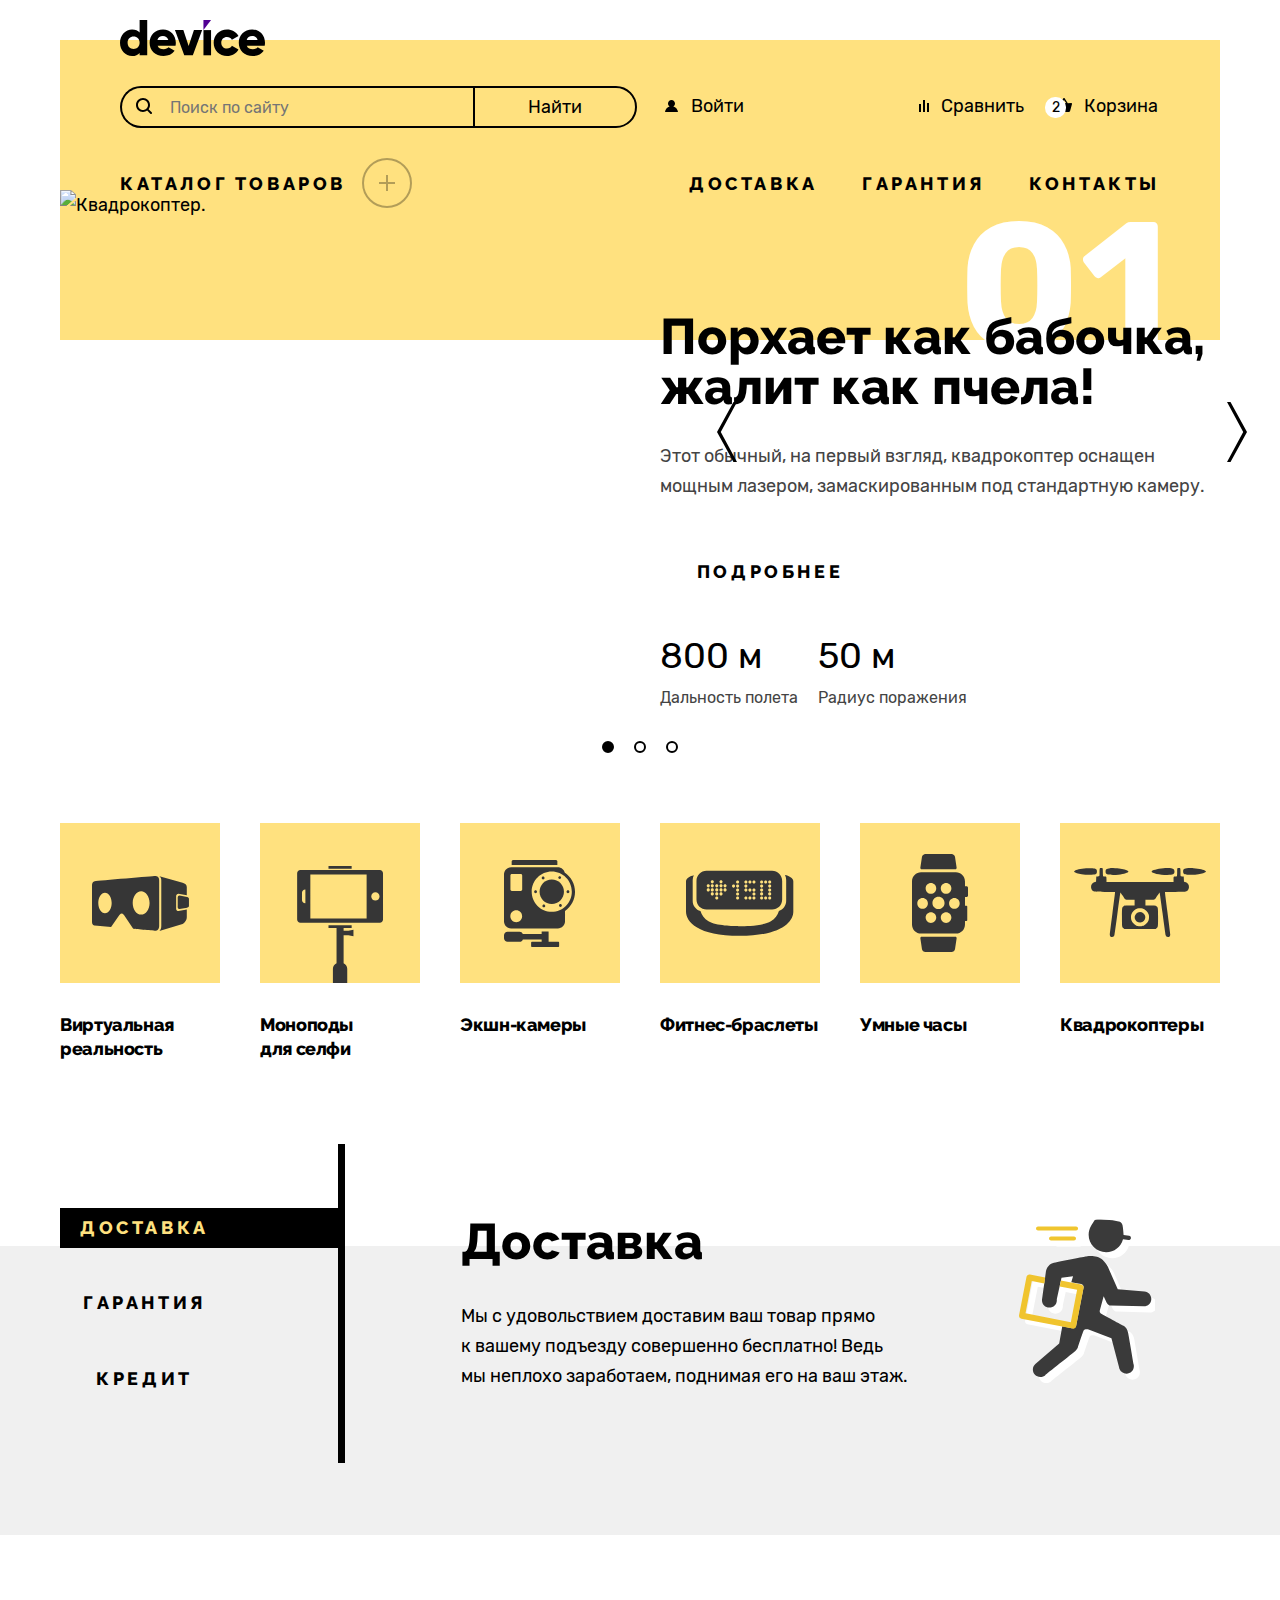
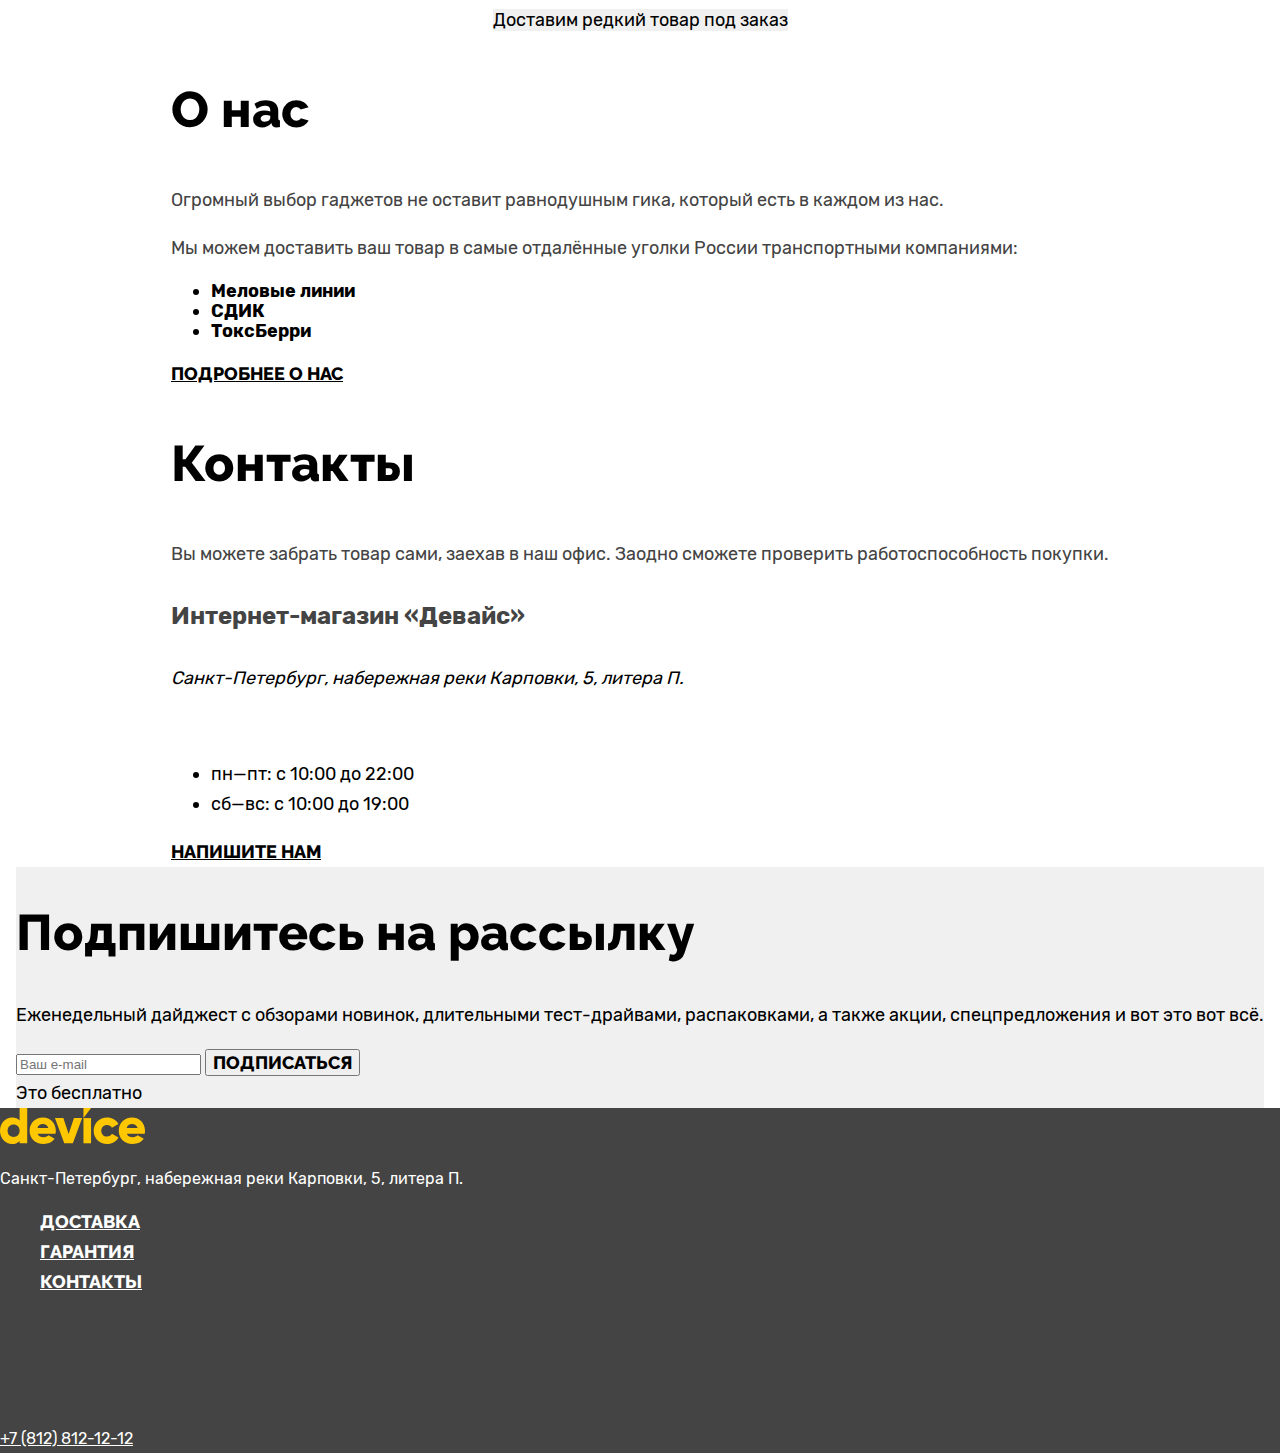
==== commit dcfa33c0: "Доделан блок Сервис" ====
--- a/index.html
+++ b/index.html
@@ -221,10 +221,10 @@
         <h2 class="visually-hidden">Меню</h2>
         <ul class="menu-list">
           <li class="menu-item">
-            <a class="menu-button" href="#">Виртуальная реальность</a>
-          </li>
-          <li class="menu-item">
-            <a class="menu-button" href="index.html">Моноподы для селфи</a>
+            <a class="menu-button" href="#">Виртуальная <br> реальность</a>
+          </li>
+          <li class="menu-item">
+            <a class="menu-button" href="index.html">Моноподы <br> для селфи</a>
           </li>
           <li class="menu-item">
             <a class="menu-button" href="#">Экшн-камеры</a>
@@ -241,9 +241,10 @@
         </ul>
       </section>
 
-      <div class="service-container">
-        <section class="service">
-          <h2 class="visually-hidden">Услуги.</h2>
+
+      <section class="service">
+        <h2 class="visually-hidden">Услуги.</h2>
+        <div class="service-container">
           <ul class="service-list-button">
             <li class="service-item">
               <button class="button service-button service-button-current" type="button">Доставка</button>
@@ -256,26 +257,29 @@
             </li>
           </ul>
           <ul class="service-list-describe">
-            <li class="service-describe">
+            <li class="service-describe service-describe-current">
               <h3 class="service-describe-title">Доставка</h3>
-              <p class="service-describe-text">Мы с удовольствием доставим ваш товар прямо к вашему подъезду совершенно
-                бесплатно! Ведь мы неплохо заработаем, поднимая его на ваш этаж.</p>
+              <p class="service-describe-text">Мы с удовольствием доставим ваш товар прямо <br> к вашему подъезду
+                совершенно
+                бесплатно! Ведь <br> мы неплохо заработаем, поднимая его на ваш этаж.</p>
             </li>
             <li class="service-describe">
               <h3 class="service-describe-title">Гарантия</h3>
-              <p class="service-describe-text">Если из-за возгорания купленного у нас товара у вас сгорит дом — не
-                переживайте, мы выдадим вам новый. Товар, не дом, конечно же.</p>
+              <p class="service-describe-text">Если из-за возгорания купленного у нас товара у вас <br> сгорит дом — не
+                переживайте, мы выдадим вам новый. <br> Товар, не дом, конечно же.</p>
             </li>
             <li class="service-describe">
               <h3 class="service-describe-title">Кредит</h3>
-              <p class="service-describe-text">Залезть в долговую яму стало проще! Кредитные консультанты подберут для
+              <p class="service-describe-text">Залезть в долговую яму стало проще! Кредитные <br> консультанты подберут
+                для
                 вас
-                наиболее выгодные условия кредита. Выгодные для банка, разумеется.</p>
+                наиболее выгодные <br> условия кредита. Выгодные для банка, разумеется.</p>
             </li>
           </ul>
-        </section>
-      </div>
-      <section>
+        </div>
+      </section>
+
+      <section class="order-button">
         <h2 class="visually-hidden">Доставка под заказ.</h2>
         <a class="order">Доставим редкий товар под заказ</a>
       </section>
--- a/styles/styles.css
+++ b/styles/styles.css
@@ -46,15 +46,12 @@
 }
 
 body {
-  margin: 0;
+  margin: 0 auto;
   font-family: 'Rubik', sans-serif;
   font-size: 18px;
   line-height: 30px;
   background-color: #ffffff;
-  color: #000000;
-  min-width: 1440px;
-  padding-left: 140px;
-  padding-right: 140px;
+  color: #444444;
   display: flex;
   flex-direction: column;
   min-height: 100%;
@@ -76,6 +73,23 @@
   width: 151px;
   height: 42px;
   left: 60px;
+}
+
+.navigation-logo:hover {
+  opacity: 0.6;
+}
+
+.navigation-logo:focus-visible {
+  outline-offset: 2px;
+  outline: 2px solid #af4fff;
+}
+
+.navigation-logo:active {
+  opacity: 0.3;
+}
+
+.navigation-logo:active::before {
+  outline: none;
 }
 
 .navigation {
@@ -273,18 +287,19 @@
 .main-container {
   display: flex;
   flex-direction: column;
+  flex-grow: 1;
   align-items: center;
 }
 
 .main-index {
   background-color: #ffffff;
   color: #000000;
+}
+
+.marketing {
   margin: 0 auto;
-  width: 1160px;
-}
-
-.marketing {
   min-width: 1160px;
+  margin-bottom: 70px;
 }
 
 .sliders {
@@ -486,20 +501,287 @@
   color: #444444;
 }
 
+.menu {
+  margin: 0 auto;
+  padding: 0;
+  margin-bottom: 68px;
+  height: 253px;
+}
+
+.menu-list {
+  display: flex;
+  gap: 40px;
+  margin: 0;
+  padding: 0;
+  position: relative;
+}
+
+.menu-item {
+  background: center;
+  width: 160px;
+  height: 253px;
+  list-style-type: none;
+  font-family: 'Raleway';
+  font-style: normal;
+  font-weight: 800;
+  font-size: 18px;
+  line-height: 24px;
+  letter-spacing: -0.02em;
+  color: #000000;
+}
+
+.menu-item:nth-child(1) {
+  background-image: url(../images/menu-1.svg);
+  background-color: #FFE17F;
+  background-repeat: no-repeat;
+  width: 160px;
+  height: 160px;
+}
+
+.menu-item:nth-child(2) {
+  background-image: url(../images/menu-2.svg);
+  background-color: #FFE17F;
+  background-repeat: no-repeat;
+  background-position-y: bottom;
+  width: 160px;
+  height: 160px;
+}
+
+.menu-item:nth-child(3) {
+  background-image: url(../images/menu-3.svg);
+  background-color: #FFE17F;
+  background-repeat: no-repeat;
+  width: 160px;
+  height: 160px;
+}
+
+.menu-item:nth-child(4) {
+  background-image: url(../images/menu-4.svg);
+  background-color: #FFE17F;
+  background-repeat: no-repeat;
+  width: 160px;
+  height: 160px;
+}
+
+.menu-item:nth-child(5) {
+  background-image: url(../images/menu-5.svg);
+  background-color: #FFE17F;
+  background-repeat: no-repeat;
+  width: 160px;
+  height: 160px;
+}
+
+.menu-item:nth-child(6) {
+  background-image: url(../images/menu-6.svg);
+  background-color: #FFE17F;
+  background-repeat: no-repeat;
+  width: 160px;
+  height: 160px;
+}
+
 .menu-button {
-  background: #FFE17F;
+  position: absolute;
+  top: 190px;
+  text-decoration: none;
+  color: #000000;
+}
+
+.service {
+  margin: 0 auto;
+  background: linear-gradient(#FFFFFF 102px, #F0F0F0 102px);
+  margin-bottom: 70px;
+  width: 100%;
 }
 
 .service-container {
-  background: #F0F0F0;
+  width: 1160px;
+  margin: 0 auto;
+  display: flex;
+}
+
+.service-list-button {
+  list-style-type: none;
+  margin: 0;
+  padding: 0;
+  width: 280px;
+  position: relative;
+  padding-top: 64px;
+  padding-bottom: 64px;
+}
+
+.service-list-button::after {
+  content: "";
+  position: absolute;
+  background-color: #000000;
+  width: 7px;
+  height: 319px;
+  top: 0;
+  right: -5px;
+}
+
+.service-item {
+  margin-bottom: 35px;
+}
+
+.service-item:last-child {
+  margin-bottom: 0;
+}
+
+.service-button {
+  font-family: 'Raleway';
+  font-style: normal;
+  font-weight: 800;
+  font-size: 18px;
+  line-height: 21px;
+  text-align: center;
+  letter-spacing: 0.2em;
+  text-transform: uppercase;
+  color: #000000;
+  background: transparent;
+  width: 160px;
+  min-height: 40px;
+  border: unset;
+  padding-top: 9px;
+  padding-bottom: 11px;
+  padding-left: 15px;
+  z-index: 1;
 }
 
 .service-button-current {
+  width: 100%;
+  height: 100%;
   background: #000000;
   color: #FFE17F;
 }
 
+.service-button::before {
+  content: "";
+  position: absolute;
+  background-color: #ffe17f;
+  width: 100%;
+  height: 100%;
+  left: 0;
+  top: 0;
+  transform: scaleY(20%);
+  z-index: -1;
+}
+
+.service-button:hover::before {
+  transform: scaleY(100%);
+}
+
+.service-button:focus-visible {
+  outline: 2px solid #af4fff;
+}
+
+
+.service-button:active::before {
+  transform: scaleY(100%);
+  background-color: #ffcc33;
+}
+
+.service-button:active {
+  outline: none;
+}
+
+.service-button-current {
+  background-color: #000000;
+  color: #ffe17f;
+  width: 100%;
+  height: 40px;
+  position: relative;
+  text-align: left;
+  padding-left: 20px;
+  outline: none;
+}
+
+.service-button-current::before {
+  content: "";
+  position: absolute;
+  background: none;
+}
+
+.service-button-current:hover {
+  padding-left: 58px;
+}
+
+.service-button-current:focus-visible {
+  padding-left: 58px;
+  outline: none;
+}
+
+.service-button-current:focus-visible {
+  outline-offset: 2px;
+  background-color: none;
+  outline: 2px solid #af4fff;
+}
+
+.service-button-current:active {
+  padding-left: 58px;
+}
+
+.service-button-current:active::before {
+  background-color: #000000;
+}
+
+.service-list-describe {
+  display: flex;
+  flex-direction: column;
+  list-style-type: none;
+  padding: 0;
+  margin: 0;
+  min-width: 880px;
+}
+
+.service-describe {
+  padding: 73px 203px 144px 121px;
+  position: relative;
+  display: none;
+}
+
+.service-describe-current {
+  display: inline;
+}
+
+.service-describe::before {
+  content: "";
+  position: absolute;
+}
+
+.service-describe:nth-child(1):before {
+  content: "";
+  background-image: url(../images/delivery-icon.svg);
+  background-repeat: no-repeat;
+  width: 136px;
+  height: 164px;
+  right: 65px;
+  top: 75px;
+}
+
+.service-describe:nth-child(2):before {
+  content: "";
+  background-image: url(../images/guarantee-icon.svg);
+  background-repeat: no-repeat;
+  width: 171px;
+  height: 195px;
+  right: 30px;
+  top: 75px;
+}
+
+.service-describe:nth-child(3):before {
+  content: "";
+  background-image: url(../images/credit-icon.svg);
+  background-repeat: no-repeat;
+  width: 156px;
+  height: 188px;
+  right: 45px;
+  top: 70px;
+}
+
 .service-describe-title {
+  margin: 0;
+  margin-bottom: 34px;
+  padding: 0;
   font-family: 'Raleway';
   font-style: normal;
   font-weight: 800;
@@ -509,6 +791,12 @@
 
 .service-describe-text {
   font-family: inherit;
+  padding: 0;
+  margin: 0;
+}
+
+.order-button {
+  margin: 0 auto;
 }
 
 .order {
@@ -523,6 +811,10 @@
   line-height: 23px;
   text-transform: uppercase;
   color: #000000;
+}
+
+.contact-info {
+  margin: 0 auto;
 }
 
 .contact-subtitle {
@@ -559,6 +851,7 @@
 
 .subscribe {
   background: #F0F0F0;
+  margin: 0 auto;
 }
 
 .subscribe-title {
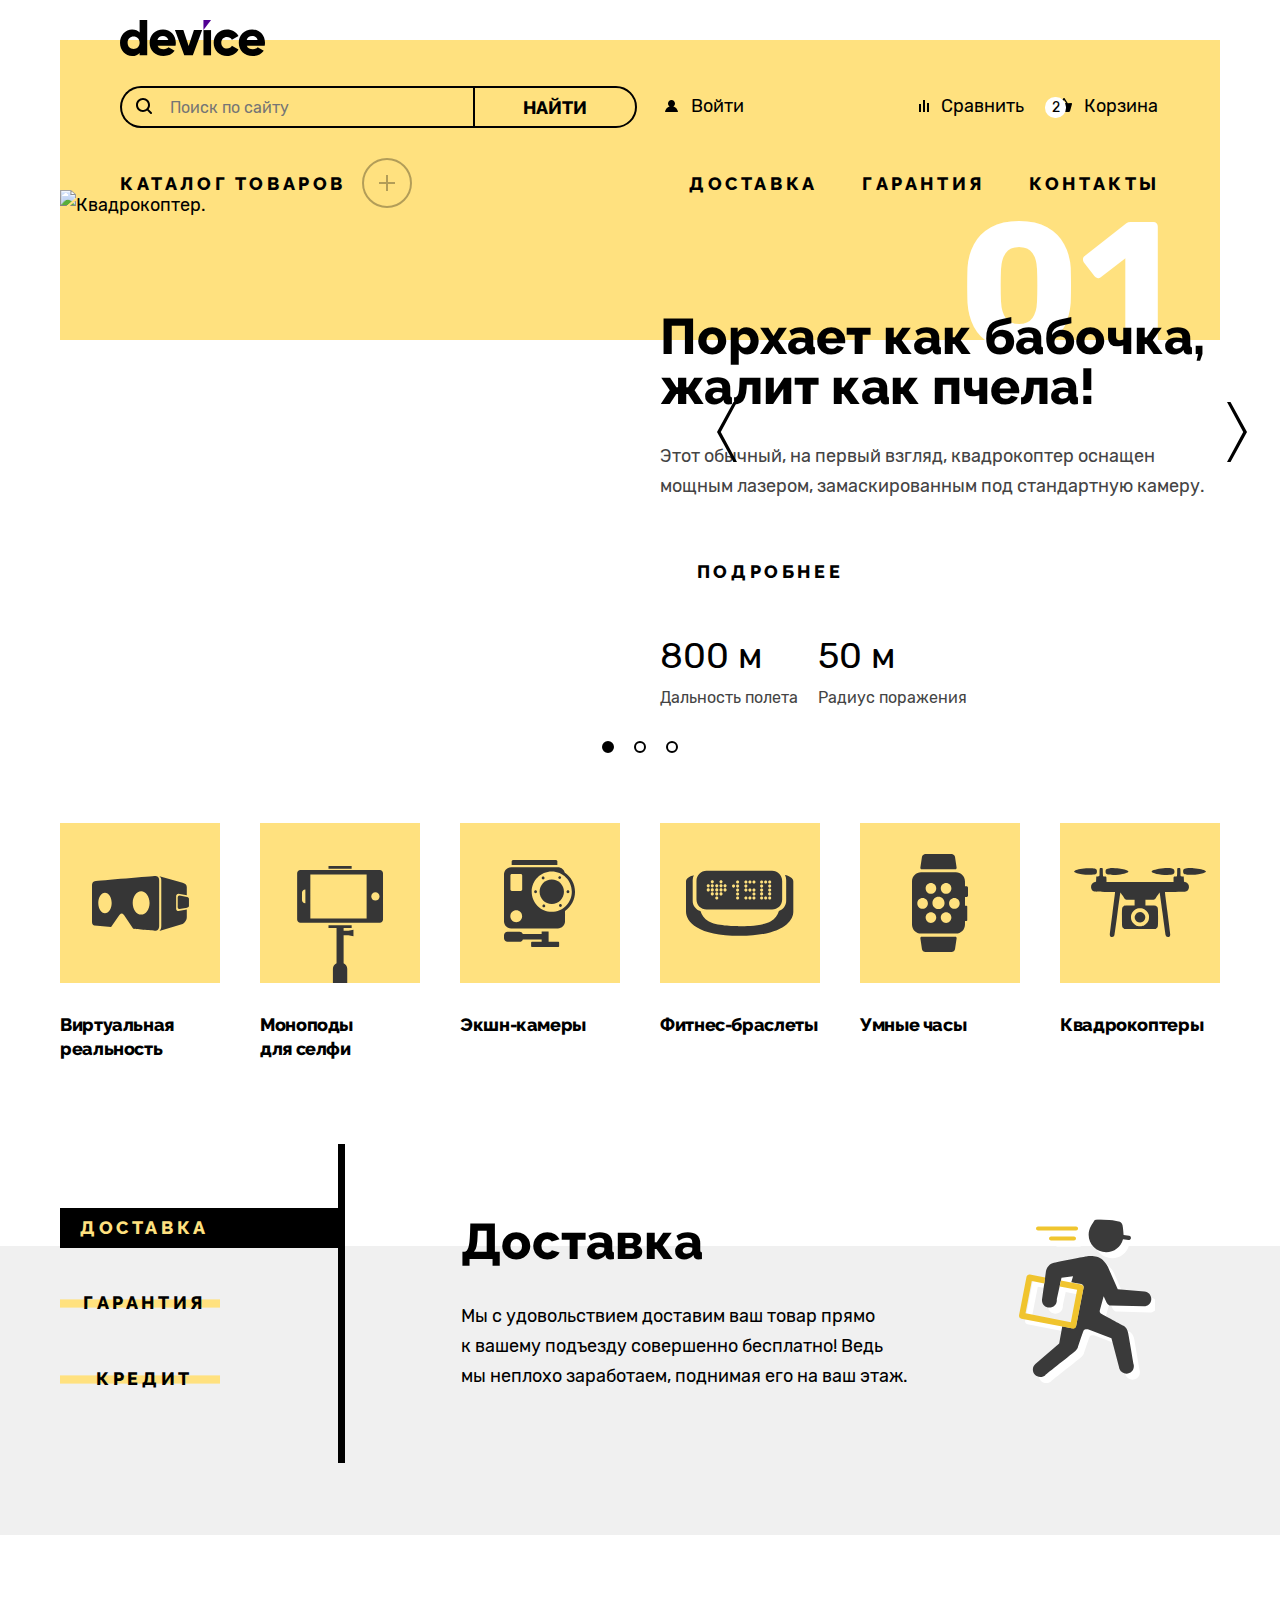
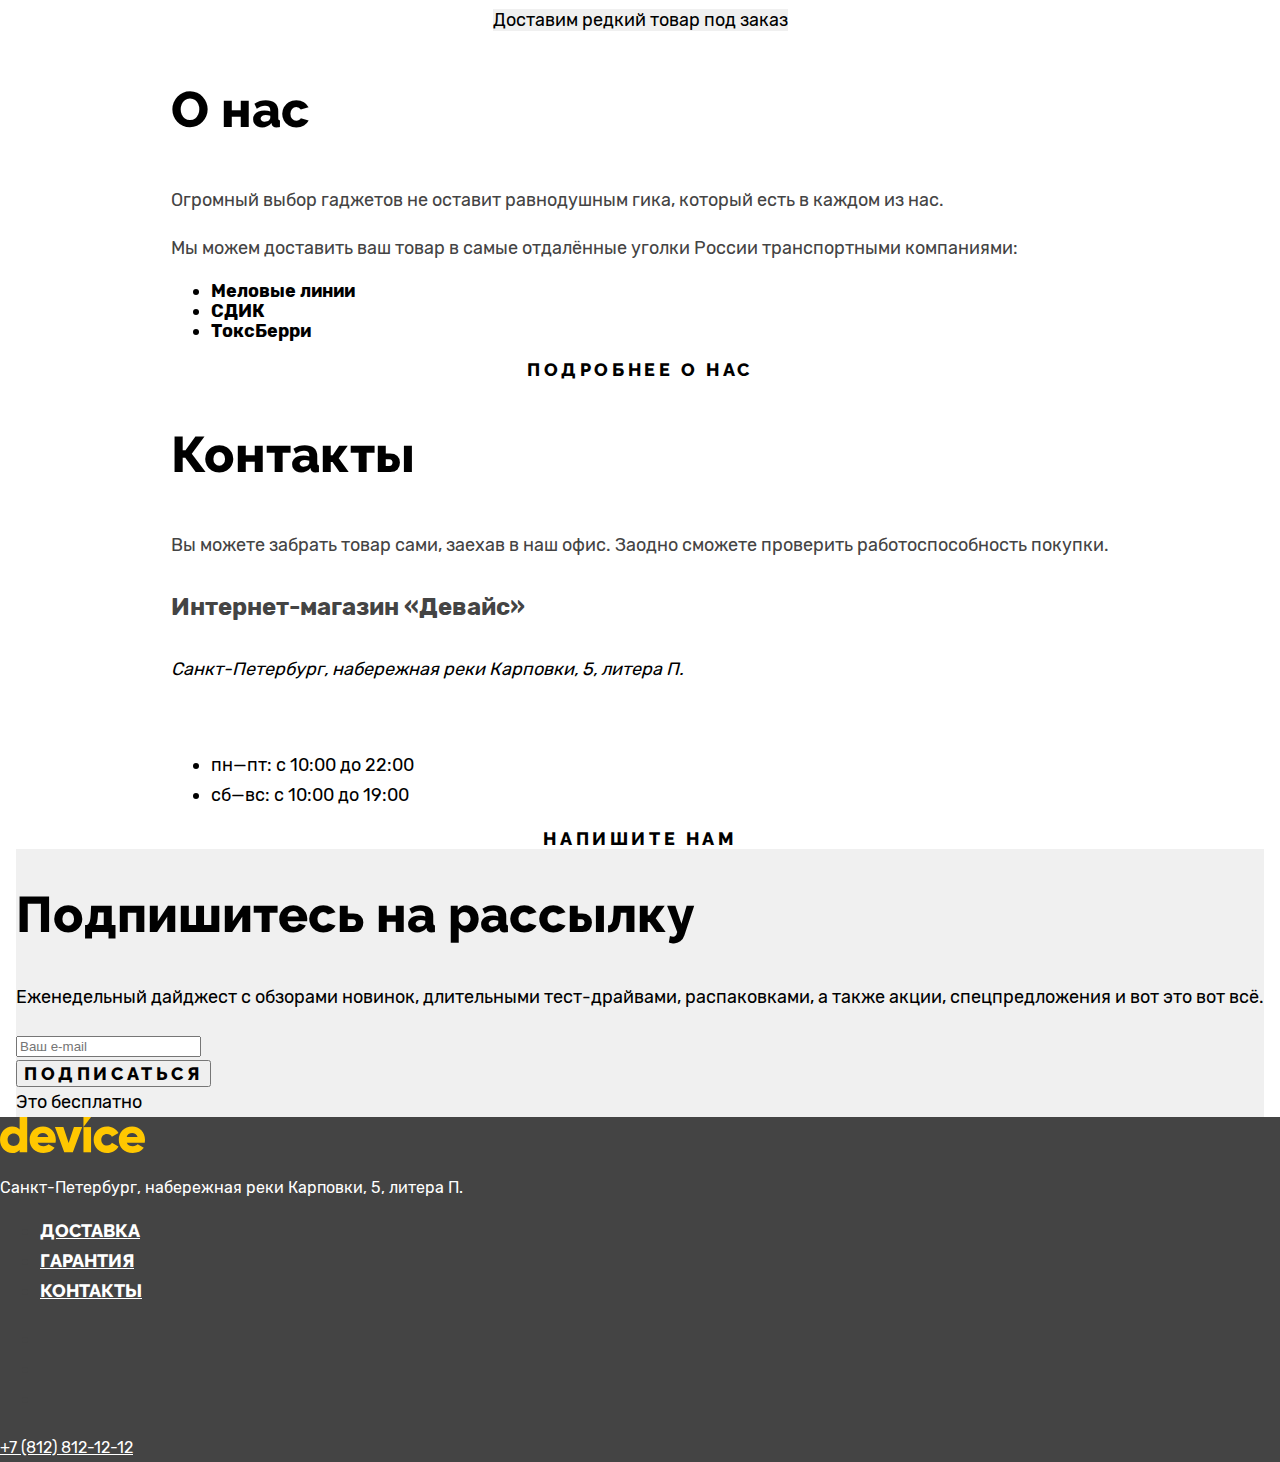
==== commit e66d6927: "Добавлены стили баттену, поправлены нижний регистр, шрифты, кавычки" ====
--- a/index.html
+++ b/index.html
@@ -18,12 +18,11 @@
       <nav class="navigation">
         <div class="navigation-list-top">
           <form class="search-form" action="https://echo.htmlacademy.ru/" method="post">
-            <label>
+            <label class="search-form-label">
               <span class="visually-hidden">Поиск по сайту.</span>
             </label>
             <input class="search-field" placeholder="Поиск по сайту" type="text" name="site-search" required>
-            <span class="search-field-decoration"></span>
-            <button class="search-button" type="submit">Найти</button>
+            <button class="search-button button" type="submit">Найти</button>
           </form>
           <div class="navigation-menu">
             <a class="navigation-link" href="#">
@@ -72,7 +71,7 @@
         </div>
         <div class="navigation-list-bottom">
           <div class="navigation-item-button">
-            <button class="open-button" type="button">
+            <button class="open-button button" type="button">
               <span class="text-button">Каталог товаров</span>
               <svg width="50" height="50" viewBox="0 0 50 50" fill="none" xmlns="http://www.w3.org/2000/svg">
                 <circle opacity="0.3" cx="25" cy="25" r="24" stroke="black" stroke-width="2" />
@@ -193,25 +192,25 @@
             </dl>
           </li>
         </ul>
-        <button class="slider-button slider-prev" type="button">
+        <button class="slider-button slider-prev button" type="button">
           <span class="visually-hidden">Предыдущий товар.</span>
         </button>
-        <button class="slider-button slider-next" type="button">
+        <button class="slider-button slider-next button" type="button">
           <span class="visually-hidden">Следующий товар.</span>
         </button>
         <ul class="slider-pagination">
           <li class="slider-pagination-item">
-            <button class="slider-pagination-button slider-pagination-button-current" type="button">
+            <button class="slider-pagination-button slider-pagination-button-current button" type="button">
               <span class="visually-hidden">1 товар.</span>
             </button>
           </li>
           <li class="slider-pagination-item">
-            <button class="slider-pagination-button" type="button">
+            <button class="slider-pagination-button button" type="button">
               <span class="visually-hidden">2 товар.</span>
             </button>
           </li>
           <li class="slider-pagination-item">
-            <button class="slider-pagination-button" type="button">
+            <button class="slider-pagination-button button" type="button">
               <span class="visually-hidden">3 товар.</span>
             </button>
           </li>
@@ -318,17 +317,21 @@
       </section>
 
       <section class="subscribe">
-        <h2 class="subscribe-title">Подпишитесь на рассылку</h2>
+        <div class="subscribe-text-wrapper">
+          <h2 class="subscribe-title">Подпишитесь на рассылку</h2>
         <p class="subscribe-item">Еженедельный дайджест с обзорами новинок, длительными тест-драйвами, распаковками, а
           также акции, спецпредложения и вот это вот всё.</p>
-        <form class="subscribe-form" action="https://echo.htmlacademy.ru/" method="post">
-          <label class="subscribe-form-email">
-            <span class="visually-hidden">Подпишитесь.</span>
-            <input class="subscribe-field" type="email" name="subscribe-email" placeholder="Ваш e-mail" required>
-          </label>
-          <button class="button" type="submit">Подписаться</button>
-        </form>
-        <span class="subscribe-text">Это бесплатно</span>
+        </div>
+        <div class="subscribe-form-wrapper">
+          <form class="subscribe-form" action="https://echo.htmlacademy.ru/" method="post">
+            <label class="subscribe-form-email">
+              <span class="visually-hidden">Подпишитесь.</span>
+              <input class="subscribe-field" type="email" name="subscribe-email" placeholder="Ваш e-mail" required>
+            </label>
+            <button class="button" type="submit">Подписаться</button>
+          </form>
+          <span class="subscribe-text">Это бесплатно</span>
+        </div>
       </section>
     </main>
 
--- a/styles/styles.css
+++ b/styles/styles.css
@@ -57,9 +57,24 @@
   min-height: 100%;
 }
 
+.button {
+  cursor: pointer;
+  display: block;
+  font-family: "Raleway", sans-serif;
+  font-weight: 800;
+  font-size: 18px;
+  line-height: 21px;
+  letter-spacing: 0.2em;
+  text-transform: uppercase;
+  text-decoration: none;
+  color: #000000;
+  outline: none;
+  position: relative;
+}
+
 .page-header {
   color: #000000;
-  background-color: #FFE17F;
+  background-color: #ffe17f;
   margin: 0 auto;
   margin-top: 40px;
   width: 1160px;
@@ -119,6 +134,26 @@
   display: flex;
   margin: 0 27px 0 60px;
   position: relative;
+}
+
+.search-form-label {
+  position: relative;
+  }
+
+.search-form-label:focus-within {
+outline: 2px solid #af4fff;
+outline-offset: 2px;
+}
+
+.search-form-label::before {
+  content: "";
+  position: absolute;
+  background-image: url("../images/search-icon.svg");
+  background-repeat: no-repeat;
+  width: 16px;
+  height: 16px;
+  left: 16px;
+  top: 12px;
 }
 
 .search-field {
@@ -133,22 +168,11 @@
   align-items: center;
   padding: 0;
   padding-left: 48px;
-  font-family: 'Rubik';
+  font-family: 'Rubik', sans-serif;
   font-style: normal;
   font-weight: 400;
   font-size: 16px;
   line-height: 20px;
-}
-
-.search-field-decoration {
-  content: "";
-  position: absolute;
-  background-image: url("../images/search-icon.svg");
-  background-repeat: no-repeat;
-  width: 16px;
-  height: 16px;
-  left: 16px;
-  top: 12px;
 }
 
 .search-button {
@@ -185,7 +209,7 @@
 }
 
 .text-button {
-  font-family: 'Raleway';
+  font-family: 'Raleway', sans-serif;
   color: #000000;
   font-weight: 800;
   font-size: 18px;
@@ -203,7 +227,7 @@
 }
 
 .navigation-link-menu {
-  font-family: 'Raleway';
+  font-family: 'Raleway', sans-serif;
   font-style: normal;
   font-weight: 800;
   font-size: 18px;
@@ -221,7 +245,7 @@
   line-height: 30px;
   text-align: center;
   color: #000000;
-  background-color: #FFE17F;
+  background-color: #ffe17f;
   text-decoration: none;
 }
 
@@ -247,7 +271,7 @@
   padding: 0 2px;
   transform: translateX(-100%);
   background-color: #ffffff;
-  font-family: 'Rubik';
+  font-family: 'Rubik', sans-serif;
   font-weight: 400;
   font-size: 14px;
   line-height: 17px;
@@ -259,7 +283,7 @@
 }
 
 .out-link {
-  font-family: 'Rubik';
+  font-family: 'Rubik', sans-serif;
   font-style: normal;
   font-weight: 400;
   font-size: 18px;
@@ -273,7 +297,7 @@
 }
 
 .drop-menu-list {
-  font-family: 'Rubik';
+  font-family: 'Rubik', sans-serif;
   font-style: normal;
   font-weight: 400;
   font-size: 16px;
@@ -313,7 +337,7 @@
   counter-increment: number;
   content: "0" counters(number, "");
   color: #ffffff;
-  font-family: 'Rubik';
+  font-family: 'Rubik', sans-serif;
   font-style: normal;
   font-weight: 700;
   font-size: 180px;
@@ -466,6 +490,17 @@
   width: 12px;
   height: 12px;
   padding: 0;
+  position: relative;
+}
+
+.slider-pagination-button::before {
+  content: "";
+  position: absolute;
+  width: 30px;
+  height: 30px;
+  top: 50%;
+  left: 50%;
+  transform: translate(-50%, -50%);
 }
 
 .slider-pagination-button-current {
@@ -521,7 +556,7 @@
   width: 160px;
   height: 253px;
   list-style-type: none;
-  font-family: 'Raleway';
+  font-family: 'Raleway', sans-serif;
   font-style: normal;
   font-weight: 800;
   font-size: 18px;
@@ -531,16 +566,16 @@
 }
 
 .menu-item:nth-child(1) {
-  background-image: url(../images/menu-1.svg);
-  background-color: #FFE17F;
+  background-image: url("../images/menu-1.svg");
+  background-color: #ffe17f;
   background-repeat: no-repeat;
   width: 160px;
   height: 160px;
 }
 
 .menu-item:nth-child(2) {
-  background-image: url(../images/menu-2.svg);
-  background-color: #FFE17F;
+  background-image: url("../images/menu-2.svg");
+  background-color: #ffe17f;
   background-repeat: no-repeat;
   background-position-y: bottom;
   width: 160px;
@@ -548,32 +583,32 @@
 }
 
 .menu-item:nth-child(3) {
-  background-image: url(../images/menu-3.svg);
-  background-color: #FFE17F;
+  background-image: url("../images/menu-3.svg");
+  background-color: #ffe17f;
   background-repeat: no-repeat;
   width: 160px;
   height: 160px;
 }
 
 .menu-item:nth-child(4) {
-  background-image: url(../images/menu-4.svg);
-  background-color: #FFE17F;
+  background-image: url("../images/menu-4.svg");
+  background-color: #ffe17f;
   background-repeat: no-repeat;
   width: 160px;
   height: 160px;
 }
 
 .menu-item:nth-child(5) {
-  background-image: url(../images/menu-5.svg);
-  background-color: #FFE17F;
+  background-image: url("../images/menu-5.svg");
+  background-color: #ffe17f;
   background-repeat: no-repeat;
   width: 160px;
   height: 160px;
 }
 
 .menu-item:nth-child(6) {
-  background-image: url(../images/menu-6.svg);
-  background-color: #FFE17F;
+  background-image: url("../images/menu-6.svg");
+  background-color: #ffe17f;
   background-repeat: no-repeat;
   width: 160px;
   height: 160px;
@@ -588,7 +623,7 @@
 
 .service {
   margin: 0 auto;
-  background: linear-gradient(#FFFFFF 102px, #F0F0F0 102px);
+  background: linear-gradient(#ffffff 102px, #f0f0f0 102px);
   margin-bottom: 70px;
   width: 100%;
 }
@@ -628,7 +663,7 @@
 }
 
 .service-button {
-  font-family: 'Raleway';
+  font-family: 'Raleway', sans-serif;
   font-style: normal;
   font-weight: 800;
   font-size: 18px;
@@ -651,7 +686,7 @@
   width: 100%;
   height: 100%;
   background: #000000;
-  color: #FFE17F;
+  color: #ffe17f;
 }
 
 .service-button::before {
@@ -750,7 +785,7 @@
 
 .service-describe:nth-child(1):before {
   content: "";
-  background-image: url(../images/delivery-icon.svg);
+  background-image: url("../images/delivery-icon.svg");
   background-repeat: no-repeat;
   width: 136px;
   height: 164px;
@@ -760,7 +795,7 @@
 
 .service-describe:nth-child(2):before {
   content: "";
-  background-image: url(../images/guarantee-icon.svg);
+  background-image: url("../images/guarantee-icon.svg");
   background-repeat: no-repeat;
   width: 171px;
   height: 195px;
@@ -770,7 +805,7 @@
 
 .service-describe:nth-child(3):before {
   content: "";
-  background-image: url(../images/credit-icon.svg);
+  background-image: url("../images/credit-icon.svg");
   background-repeat: no-repeat;
   width: 156px;
   height: 188px;
@@ -782,7 +817,7 @@
   margin: 0;
   margin-bottom: 34px;
   padding: 0;
-  font-family: 'Raleway';
+  font-family: 'Raleway', sans-serif;
   font-style: normal;
   font-weight: 800;
   font-size: 50px;
@@ -800,11 +835,11 @@
 }
 
 .order {
-  background: #F0F0F0;
+  background: #f0f0f0;
 }
 
 .order-text {
-  font-family: 'Raleway';
+  font-family: 'Raleway', sans-serif;
   font-style: normal;
   font-weight: 800;
   font-size: 20px;
@@ -818,7 +853,7 @@
 }
 
 .contact-subtitle {
-  font-family: 'Raleway';
+  font-family: 'Raleway', sans-serif;
   font-style: normal;
   font-weight: 800;
   font-size: 50px;
@@ -832,7 +867,7 @@
 }
 
 .contact-company {
-  font-family: 'Rubik';
+  font-family: 'Rubik', sans-serif;
   font-style: normal;
   font-weight: 700;
   font-size: 18px;
@@ -841,7 +876,7 @@
 }
 
 .contact-about-us-title {
-  font-family: 'Rubik';
+  font-family: 'Rubik', sans-serif;
   font-style: normal;
   font-weight: 700;
   font-size: 24px;
@@ -850,12 +885,12 @@
 }
 
 .subscribe {
-  background: #F0F0F0;
+  background: #f0f0f0;
   margin: 0 auto;
 }
 
 .subscribe-title {
-  font-family: 'Raleway';
+  font-family: 'Raleway', sans-serif;
   font-style: normal;
   font-weight: 800;
   font-size: 50px;
@@ -876,22 +911,22 @@
 }
 
 .footer-address-text {
-  font-family: 'Rubik';
+  font-family: 'Rubik', sans-serif;
   font-style: normal;
   font-weight: 400;
   font-size: 16px;
   line-height: 20px;
-  color: #FFFFFF;
+  color: #ffffff;
 }
 
 .footer-navigation-link {
-  font-family: 'Raleway';
+  font-family: 'Raleway', sans-serif;
   font-style: normal;
   font-weight: 800;
   font-size: 18px;
   line-height: 21px;
   text-transform: uppercase;
-  color: #FFFFFF;
+  color: #ffffff;
 }
 
 .footer-logo-social {
@@ -901,22 +936,22 @@
 }
 
 .contact-phone {
-  font-family: 'Rubik';
+  font-family: 'Rubik', sans-serif;
   font-style: normal;
   font-weight: 400;
   font-size: 16px;
   line-height: 20px;
   text-decoration-line: underline;
-  color: #FFFFFF;
+  color: #ffffff;
 }
 
 .main-inner {
   color: #000000;
-  background: #FFFFFF;
+  background: #ffffff;
 }
 
 .inner-header-title {
-  font-family: 'Raleway';
+  font-family: 'Raleway', sans-serif;
   font-style: normal;
   font-weight: 800;
   font-size: 50px;
@@ -933,11 +968,11 @@
 }
 
 .catalog-products {
-  background: #F0F0F0;
+  background: #f0f0f0;
 }
 
 .filter-title {
-  font-family: 'Raleway';
+  font-family: 'Raleway', sans-serif;
   font-style: normal;
   font-weight: 800;
   font-size: 16px;
@@ -947,7 +982,7 @@
 }
 
 .catalog-filter-title {
-  font-family: 'Rubik';
+  font-family: 'Rubik', sans-serif;
   font-style: normal;
   font-weight: 700;
   font-size: 18px;
@@ -956,7 +991,7 @@
 }
 
 .control {
-  font-family: 'Rubik';
+  font-family: 'Rubik', sans-serif;
   font-style: normal;
   font-weight: 400;
   font-size: 16px;
@@ -965,11 +1000,11 @@
 }
 
 .product-container {
-  background: #FFFFFF;
+  background: #ffffff;
 }
 
 .product-card {
-  background: #FFFFFF;
+  background: #ffffff;
 }
 
 .product-card-link {
@@ -977,7 +1012,7 @@
 }
 
 .product-card-title {
-  font-family: 'Rubik';
+  font-family: 'Rubik', sans-serif;
   font-style: normal;
   font-weight: 700;
   font-size: 18px;
@@ -986,7 +1021,7 @@
 }
 
 .product-card-price {
-  font-family: 'Rubik';
+  font-family: 'Rubik', sans-serif;
   font-style: normal;
   font-weight: 400;
   font-size: 18px;
@@ -995,27 +1030,27 @@
 }
 
 .pagination-show-more {
-  font-family: 'Raleway';
+  font-family: 'Raleway', sans-serif;
   font-style: normal;
   font-weight: 800;
   font-size: 16px;
   line-height: 19px;
   text-transform: uppercase;
   color: #000000;
-  background: #FFFFFF;
+  background: #ffffff;
   width: 760px;
   height: 55px;
-  border: 3px solid #E5E5E5;
+  border: 3px solid #e5e5e5;
 }
 
 .pagination {
-  background-color: #EBEBEB;
+  background-color: #ebebeb;
 }
 
 .pagination-link {
   color: #444444;
   opacity: 0.3;
-  background-color: #EBEBEB;
+  background-color: #ebebeb;
   text-decoration: none;
   line-height: 20px;
   font-weight: 400;
@@ -1024,7 +1059,7 @@
 .pagination-current {
   color: #444444;
   opacity: 0.6;
-  background-color: #EBEBEB;
+  background-color: #ebebeb;
 }
 
 .pagination-disabled {
@@ -1035,7 +1070,7 @@
 .pagination-prev {
   color: #444444;
   opacity: 0.3;
-  font-family: 'Raleway';
+  font-family: 'Raleway', sans-serif;
   font-style: normal;
   font-weight: 800;
   font-size: 18px;
@@ -1044,7 +1079,7 @@
 }
 
 .pagination-next {
-  font-family: 'Raleway';
+  font-family: 'Raleway', sans-serif;
   font-style: normal;
   font-weight: 800;
   font-size: 18px;
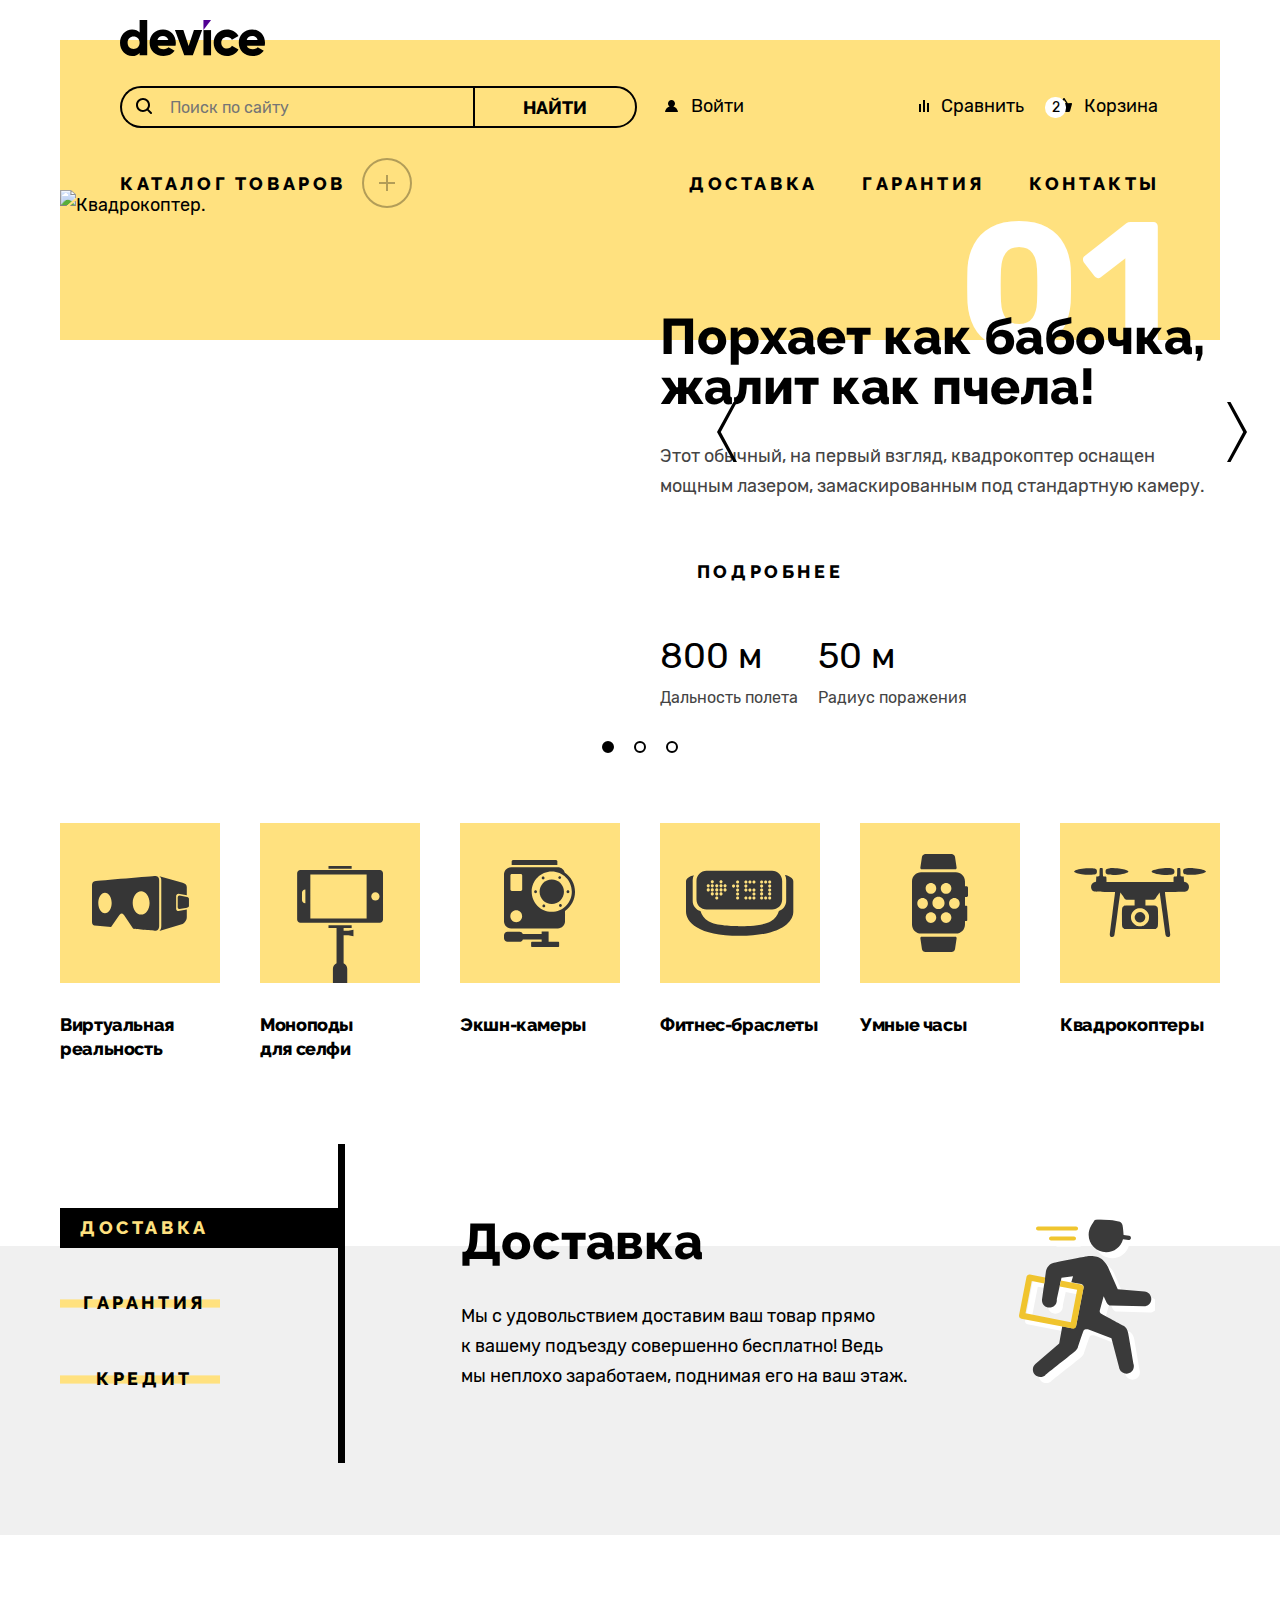
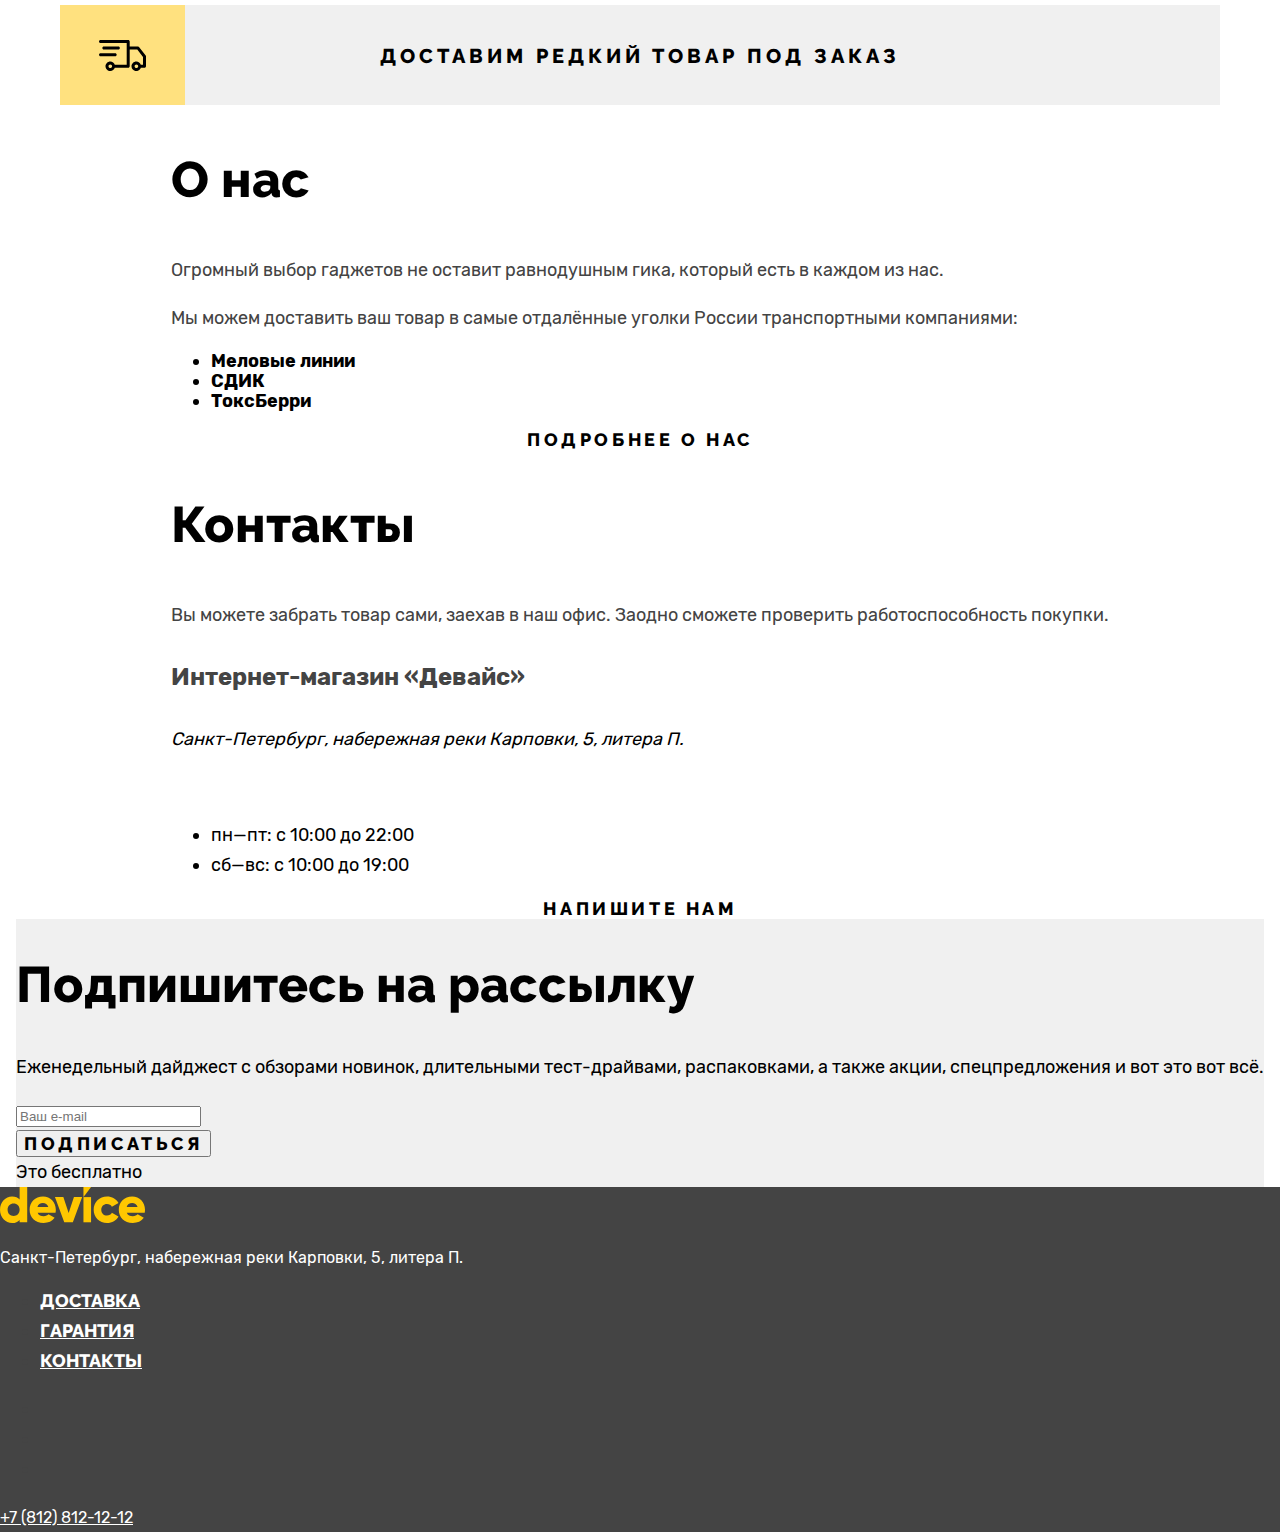
==== commit ff1957ae: "Стилизована секция ордер" ====
--- a/index.html
+++ b/index.html
@@ -280,7 +280,7 @@
 
       <section class="order-button">
         <h2 class="visually-hidden">Доставка под заказ.</h2>
-        <a class="order">Доставим редкий товар под заказ</a>
+        <a class="order button">Доставим редкий товар под заказ</a>
       </section>
       <section class="contact-info">
         <h2 class="visually-hidden">Контактная информация.</h2>
--- a/styles/styles.css
+++ b/styles/styles.css
@@ -138,11 +138,11 @@
 
 .search-form-label {
   position: relative;
-  }
+}
 
 .search-form-label:focus-within {
-outline: 2px solid #af4fff;
-outline-offset: 2px;
+  outline: 2px solid #af4fff;
+  outline-offset: 2px;
 }
 
 .search-form-label::before {
@@ -832,10 +832,36 @@
 
 .order-button {
   margin: 0 auto;
+  position: relative;
+}
+
+.order::before {
+  content: "";
+  position: absolute;
+  width: 125px;
+  height: 100px;
+  left: 0px;
+  top: 0px;
+  background-color: #ffe17f;
+  background-image: url("../images/order-icon.svg");
+  background-repeat: no-repeat;
+  background-position: center;
 }
 
 .order {
+  width: 1160px;
+  height: 100px;
+  padding: 40px 125px;
   background: #f0f0f0;
+  font-family: 'Raleway', sans-serif;
+  font-style: normal;
+  font-weight: 800;
+  font-size: 20px;
+  line-height: 23px;
+  text-align: center;
+  letter-spacing: 0.2em;
+  text-transform: uppercase;
+  color: #000000;
 }
 
 .order-text {
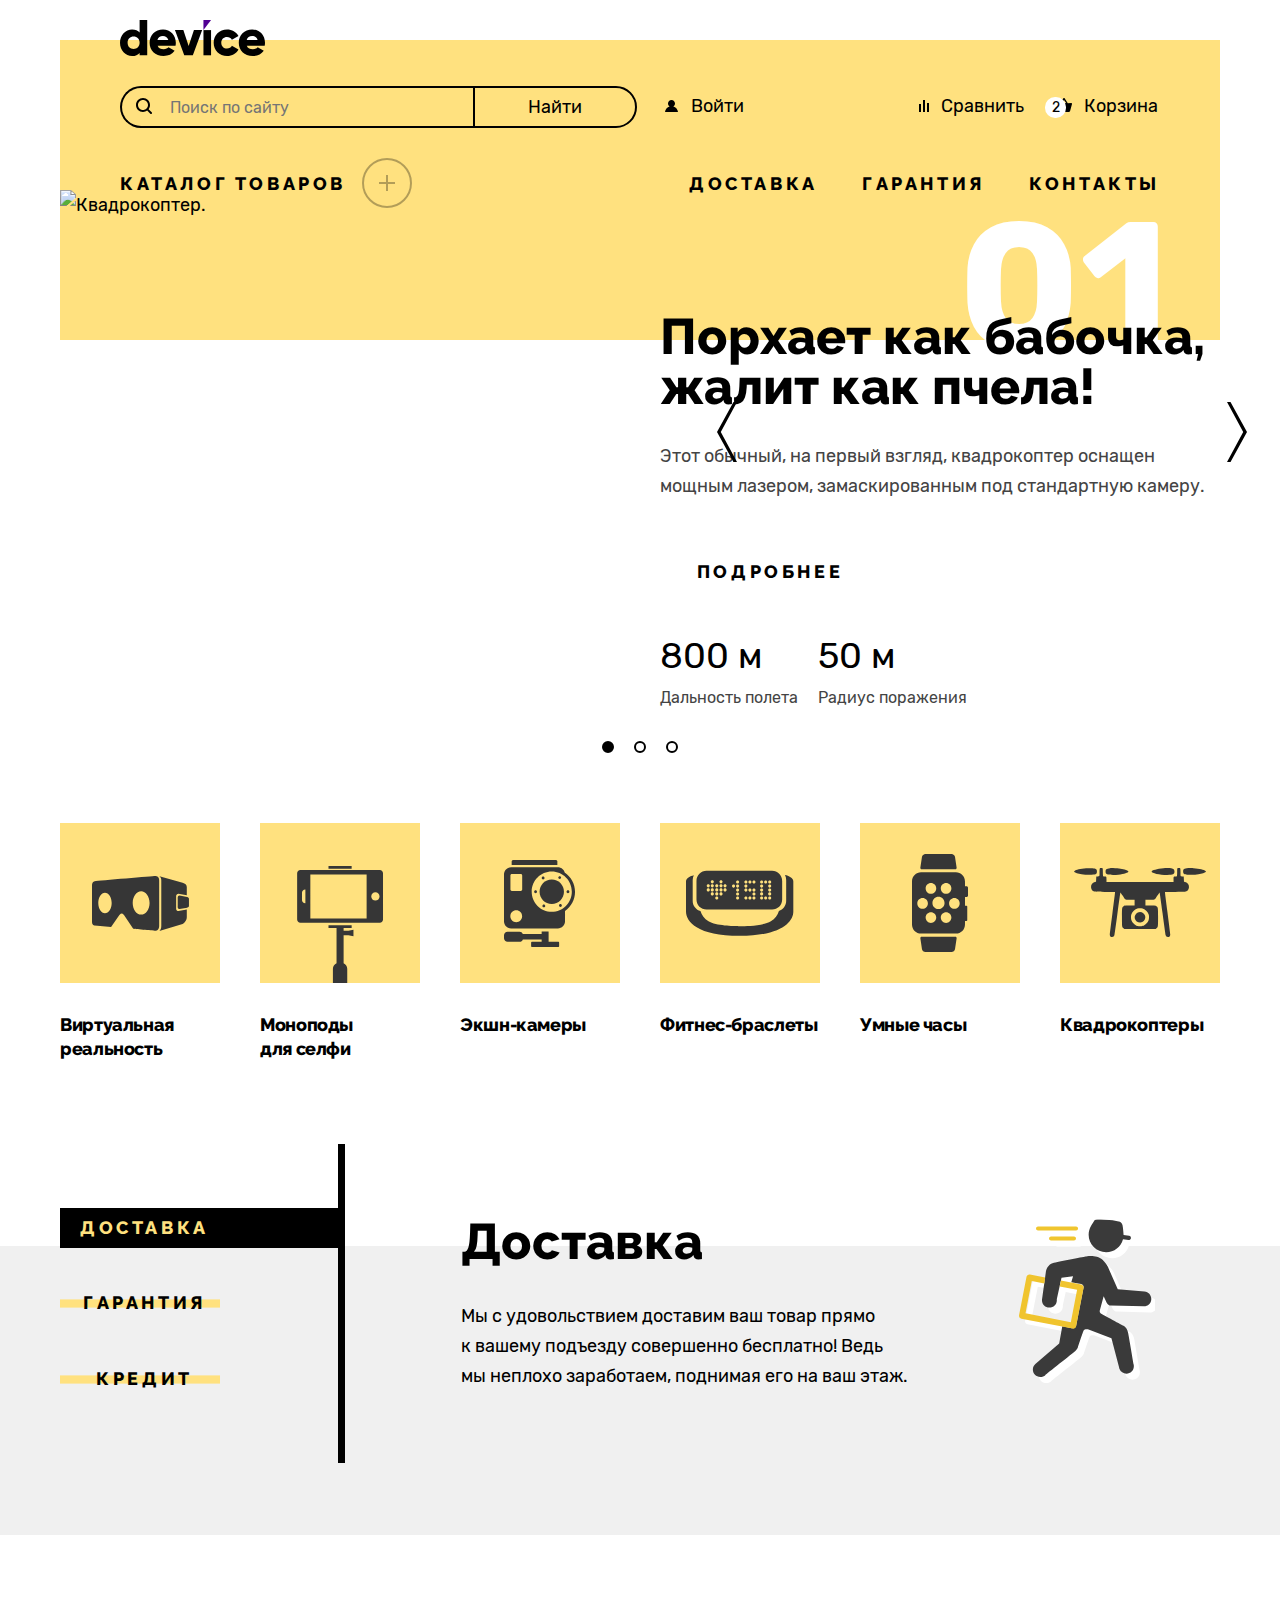
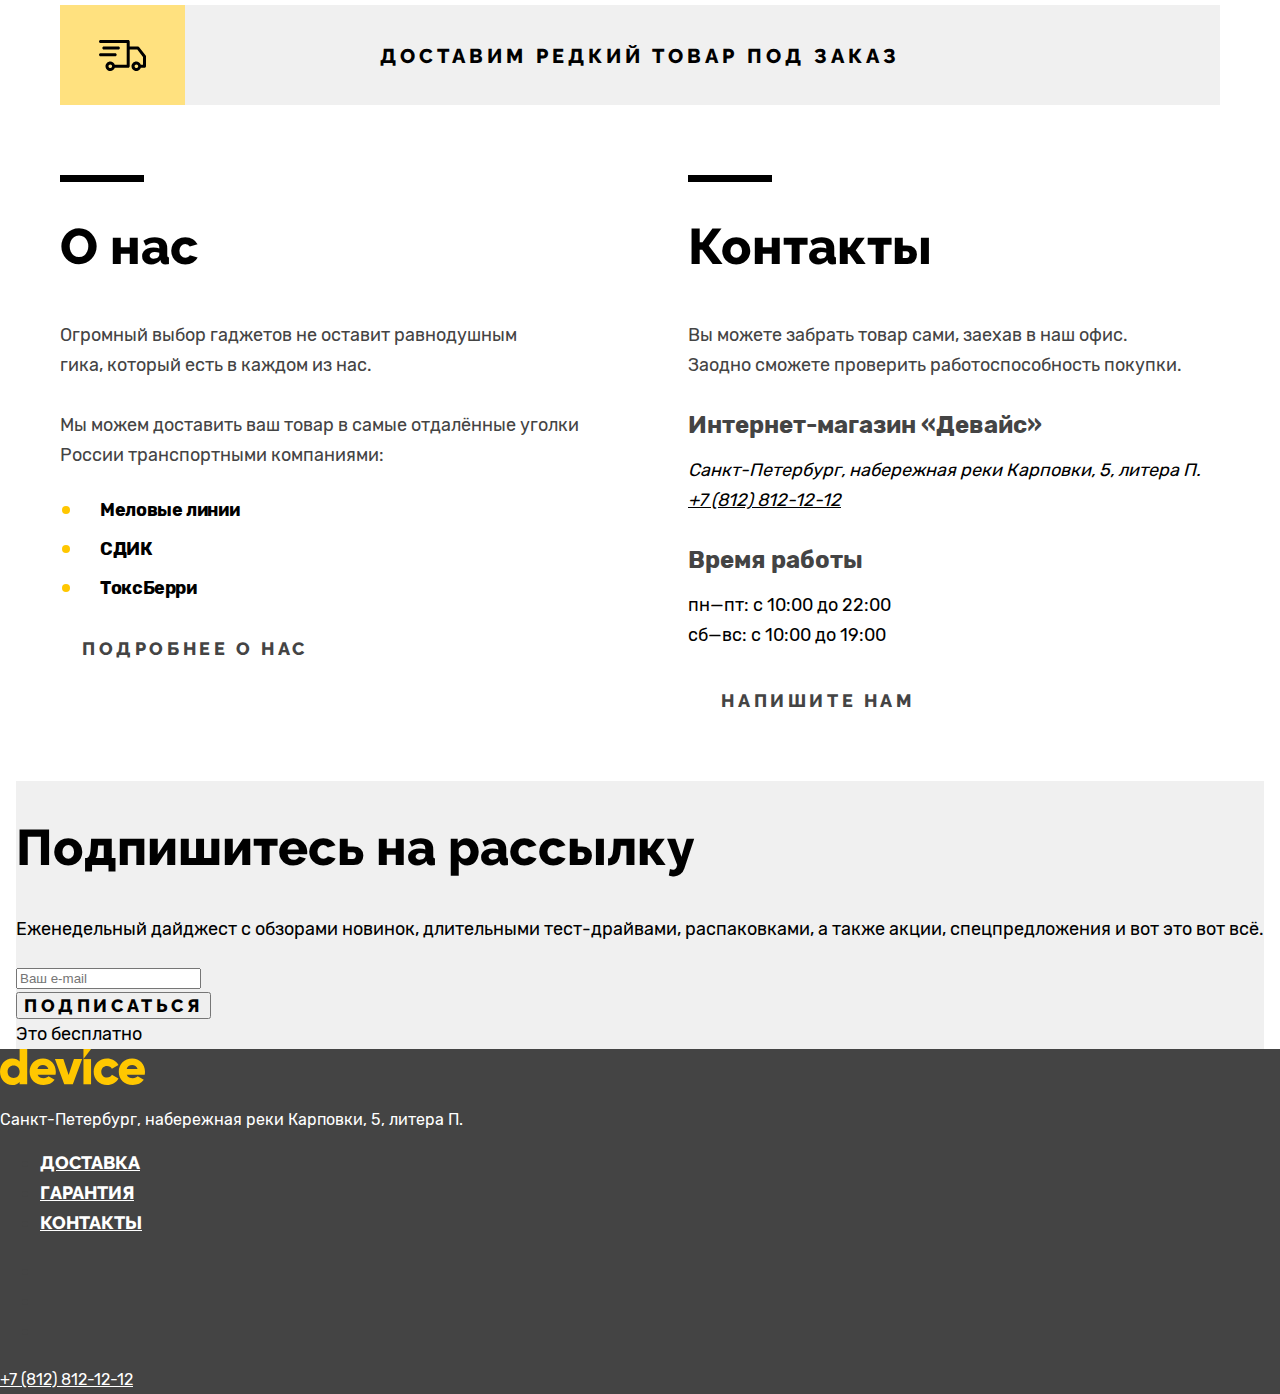
==== commit 82213d90: "Стилизация секции о нас" ====
--- a/index.html
+++ b/index.html
@@ -286,32 +286,33 @@
         <h2 class="visually-hidden">Контактная информация.</h2>
         <section class="about-us">
           <h3 class="contact-subtitle">О нас</h3>
-          <p class="contact-about-us">Огромный выбор гаджетов не оставит равнодушным гика, который есть в каждом из нас.
+          <p class="contact-about-us">Огромный выбор гаджетов не оставит равнодушным <br> гика, который есть в каждом из нас.
           </p>
           <p class="contact-about-us">Мы можем доставить ваш товар в самые отдалённые уголки России транспортными
             компаниями:
           <ul class="contact-company">
-            <li>Меловые линии</li>
-            <li>СДИК</li>
-            <li>ТоксБерри</li>
+            <li class="contact-company-item">Меловые линии</li>
+            <li class="contact-company-item">СДИК</li>
+            <li class="contact-company-item">ТоксБерри</li>
           </ul>
           </p>
-          <a class="button" href="#">Подробнее о нас</a>
+          <a class="about-us-button button" href="#">Подробнее о нас</a>
         </section>
         <section class="contacts">
           <h3 class="contact-subtitle">Контакты</h3>
-          <p class="contact-about-us">Вы можете забрать товар сами, заехав в наш офис. Заодно сможете проверить
+          <p class="contact-about-us">Вы можете забрать товар сами, заехав в наш офис. <br> Заодно сможете проверить
             работоспособность покупки.</p>
           <h4 class="contact-about-us-title">Интернет-магазин «Девайс»</h4>
           <address class="contact-address">
             <p class="contact-address-text">Санкт-Петербург, набережная реки Карповки, 5, литера П.</p>
             <a class="contact-phone" href="tel:+78128121212">+7 (812) 812-12-12</a>
           </address>
+          <h4 class="contact-about-us-title">Время работы</h4>
           <ul class="contact-timetable">
             <li class="contact-timetable-item">пн—пт: с 10:00 до 22:00</li>
             <li class="contact-timetable-item">сб—вс: с 10:00 до 19:00</li>
           </ul>
-          <a class="button" href="#">Напишите нам</a>
+          <a class="contact-us-button button" href="#">Напишите нам</a>
         </section>
 
       </section>
@@ -376,7 +377,7 @@
 
       <section class="footer-phone">
         <h2 class="visually-hidden">Телефон.</h2>
-        <a class="contact-phone" href="tel:+78128121212">+7 (812) 812-12-12</a>
+        <a class="footer-contact-phone" href="tel:+78128121212">+7 (812) 812-12-12</a>
       </section>
       <section class="footer-site-by">
         <h2 class="visually-hidden">Сайт от html academy.</h2>
--- a/styles/styles.css
+++ b/styles/styles.css
@@ -507,17 +507,6 @@
   background-color: #000000;
 }
 
-.button {
-  font-family: 'Raleway', sans-serif;
-  font-style: normal;
-  font-weight: 800;
-  font-size: 18px;
-  line-height: 21px;
-  text-align: center;
-  text-transform: uppercase;
-  color: #000000;
-}
-
 .detail-value {
   font-family: 'Rubik', sans-serif;
   font-style: normal;
@@ -833,6 +822,7 @@
 .order-button {
   margin: 0 auto;
   position: relative;
+  margin-bottom: 70px;
 }
 
 .order::before {
@@ -864,18 +854,30 @@
   color: #000000;
 }
 
-.order-text {
-  font-family: 'Raleway', sans-serif;
-  font-style: normal;
-  font-weight: 800;
-  font-size: 20px;
-  line-height: 23px;
-  text-transform: uppercase;
-  color: #000000;
-}
-
 .contact-info {
   margin: 0 auto;
+  display: flex;
+  width: 1160px;
+  justify-content: space-between;
+  margin-bottom: 70px;
+}
+
+.about-us {
+  width: 520px;
+}
+
+.contacts {
+  width: 532px;
+}
+
+.contact-subtitle::before {
+  content: "";
+  width: 84px;
+  height: 7px;
+  background-color: #000000;
+  position: absolute;
+  left: 0;
+  top: 0;
 }
 
 .contact-subtitle {
@@ -885,11 +887,15 @@
   font-size: 50px;
   line-height: 50px;
   color: #000000;
+  margin: 0 0 48px 0;
+  position: relative;
+  padding-top: 47px;
 }
 
 .contact-about-us {
   font-family: inherit;
   color: #444444;
+  margin: 0 0 30px 0;
 }
 
 .contact-company {
@@ -899,9 +905,29 @@
   font-size: 18px;
   line-height: 20px;
   color: #000000;
+  letter-spacing: -0.02em;
+  list-style: none;
+  margin-bottom: 40px;
+}
+
+.contact-company-item {
+  margin-bottom: 19px;
+  position: relative;
+}
+
+.contact-company-item::before {
+  content: "";
+  width: 8px;
+  height: 8px;
+  background: #ffc700;
+  position: absolute;
+  left: -38px;
+  top: 6px;
+  border-radius: 50%;
 }
 
 .contact-about-us-title {
+  margin: 0 0 15px 0;
   font-family: 'Rubik', sans-serif;
   font-style: normal;
   font-weight: 700;
@@ -910,6 +936,98 @@
   color: #444444;
 }
 
+.contact-address {
+  margin: 0 0 30px 0;
+}
+
+.contact-address-text {
+  margin: 0;
+}
+
+.contact-phone {
+  color: #000000;
+}
+
+.contact-timetable {
+margin: 0;
+padding: 0;
+list-style: none;
+margin-bottom: 40px;
+}
+
+.about-us-button {
+  width: 270px;
+  min-height: 20px;
+  color: #444444;
+  text-align: center;
+}
+
+.about-us-button::before {
+  content: "";
+  position: absolute;
+  background-color: #ffe17f;
+  width: 100%;
+  height: 100%;
+  left: 0;
+  top: 0;
+  transform: scaleY(20%);
+  z-index: -1;
+}
+
+.about-us-button:hover::before {
+  transform: scaleY(100%);
+}
+
+.about-us-button:focus-visible {
+  outline: 2px solid #af4fff;
+}
+
+.about-us-button:active::before {
+  transform: scaleY(100%);
+  background-color: #ffcc33;
+}
+
+.about-us-button:active {
+  outline: none;
+}
+
+.contact-us-button {
+  width: 260px;
+  min-height: 20px;
+  color: #444444;
+  text-align: center;
+}
+
+.contact-us-button::before {
+  content: "";
+  position: absolute;
+  background-color: #ffe17f;
+  width: 100%;
+  height: 100%;
+  left: 0;
+  top: 0;
+  transform: scaleY(20%);
+  z-index: -1;
+}
+
+.contact-us-button:hover::before {
+  transform: scaleY(100%);
+}
+
+.contact-us-button:focus-visible {
+  outline: 2px solid #af4fff;
+}
+
+
+.contact-us-button:active::before {
+  transform: scaleY(100%);
+  background-color: #ffcc33;
+}
+
+.contact-us-button:active {
+  outline: none;
+}
+
 .subscribe {
   background: #f0f0f0;
   margin: 0 auto;
@@ -961,7 +1079,7 @@
   background: rgba(255, 255, 255, 0.3);
 }
 
-.contact-phone {
+.footer-contact-phone {
   font-family: 'Rubik', sans-serif;
   font-style: normal;
   font-weight: 400;
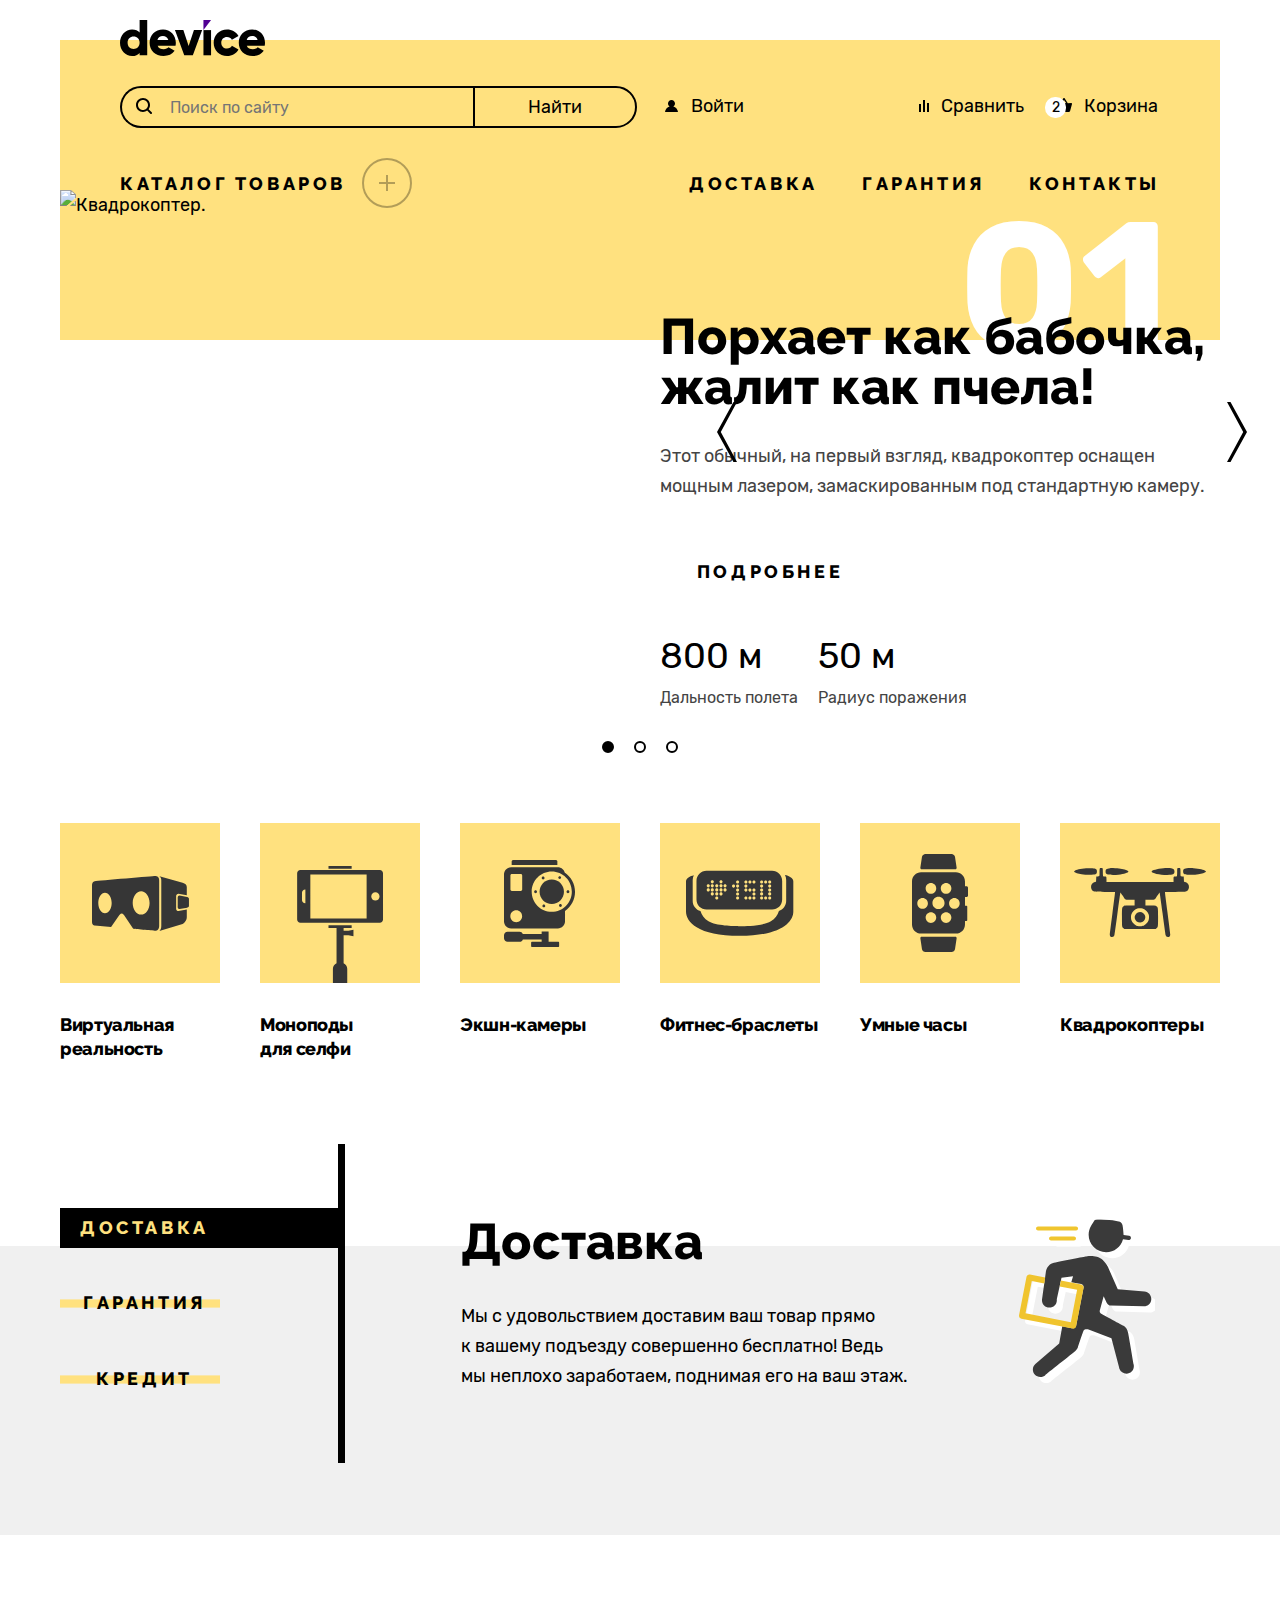
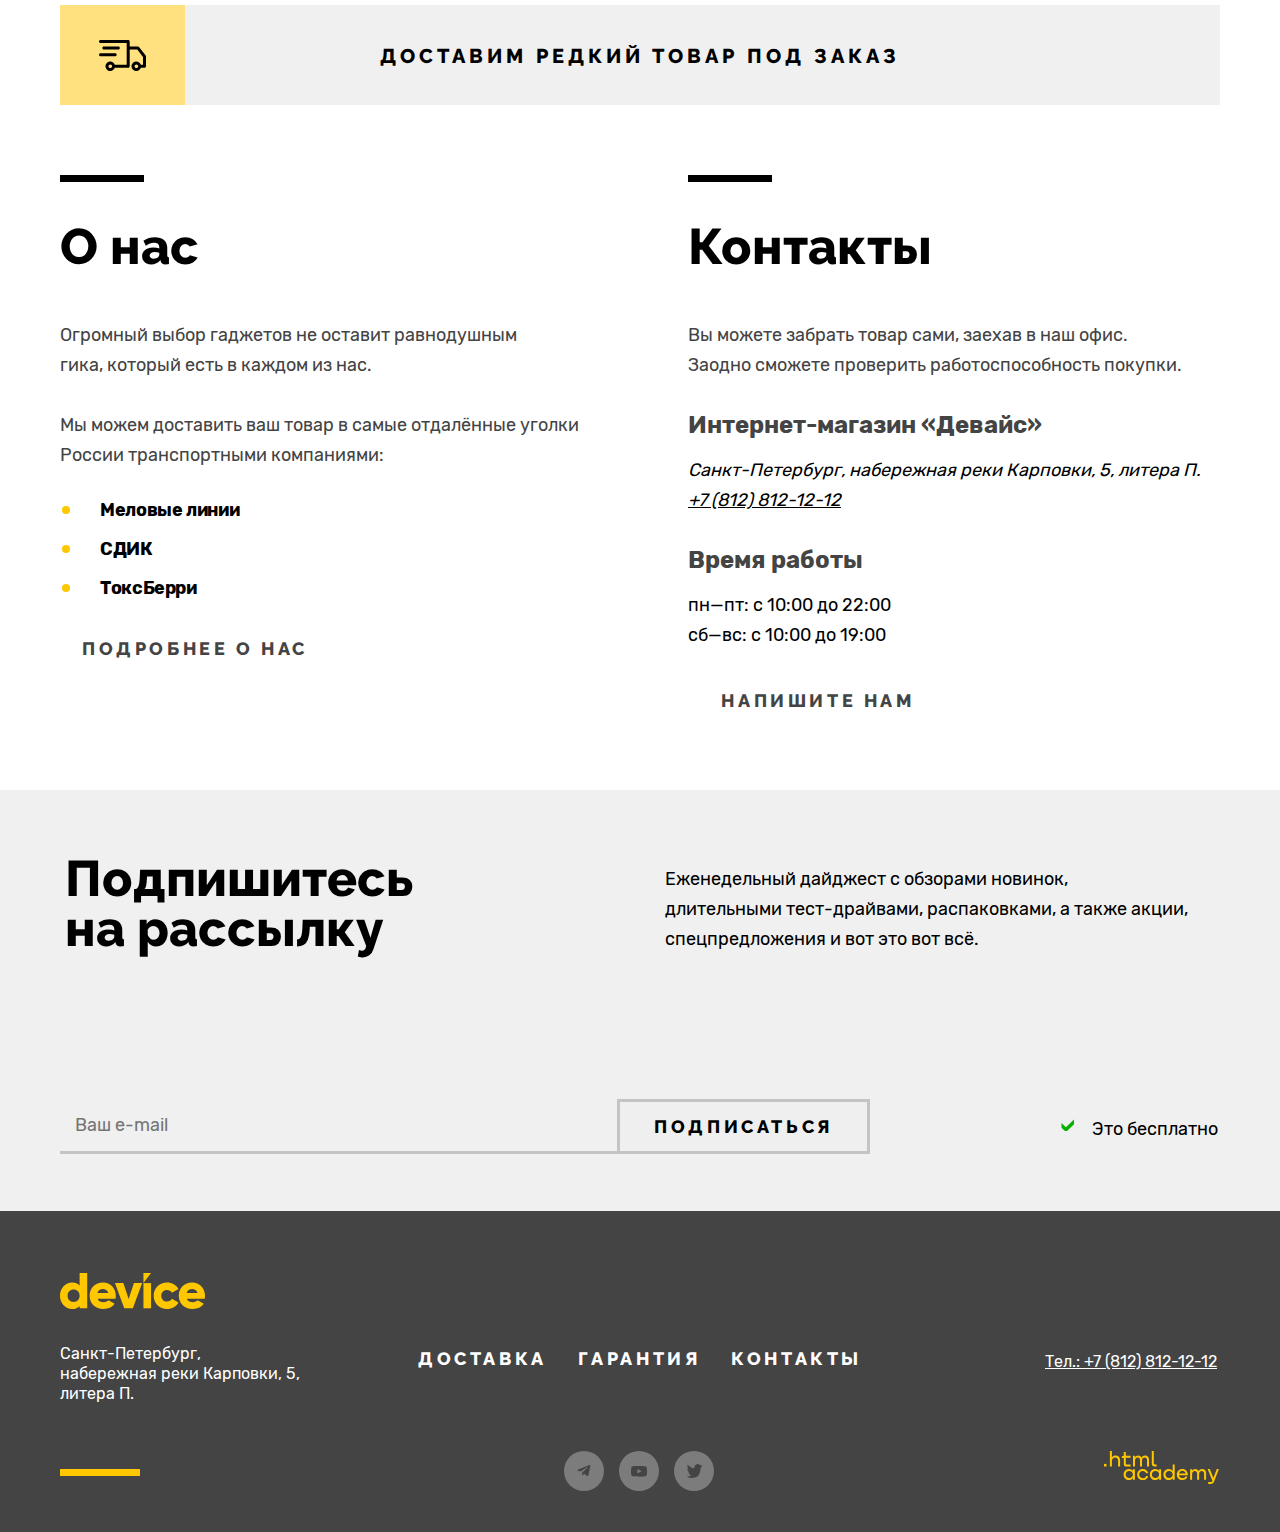
==== commit ae6f03ff: "Стилизован футер" ====
--- a/index.html
+++ b/index.html
@@ -286,7 +286,8 @@
         <h2 class="visually-hidden">Контактная информация.</h2>
         <section class="about-us">
           <h3 class="contact-subtitle">О нас</h3>
-          <p class="contact-about-us">Огромный выбор гаджетов не оставит равнодушным <br> гика, который есть в каждом из нас.
+          <p class="contact-about-us">Огромный выбор гаджетов не оставит равнодушным <br> гика, который есть в каждом из
+            нас.
           </p>
           <p class="contact-about-us">Мы можем доставить ваш товар в самые отдалённые уголки России транспортными
             компаниями:
@@ -319,9 +320,10 @@
 
       <section class="subscribe">
         <div class="subscribe-text-wrapper">
-          <h2 class="subscribe-title">Подпишитесь на рассылку</h2>
-        <p class="subscribe-item">Еженедельный дайджест с обзорами новинок, длительными тест-драйвами, распаковками, а
-          также акции, спецпредложения и вот это вот всё.</p>
+          <h2 class="subscribe-title">Подпишитесь <br> на рассылку</h2>
+          <p class="subscribe-item">Еженедельный дайджест с обзорами новинок, <br> длительными тест-драйвами,
+            распаковками, а
+            также акции, спецпредложения и вот это вот всё.</p>
         </div>
         <div class="subscribe-form-wrapper">
           <form class="subscribe-form" action="https://echo.htmlacademy.ru/" method="post">
@@ -329,7 +331,7 @@
               <span class="visually-hidden">Подпишитесь.</span>
               <input class="subscribe-field" type="email" name="subscribe-email" placeholder="Ваш e-mail" required>
             </label>
-            <button class="button" type="submit">Подписаться</button>
+            <button class="subscribe-button button" type="submit">Подписаться</button>
           </form>
           <span class="subscribe-text">Это бесплатно</span>
         </div>
@@ -337,52 +339,86 @@
     </main>
 
     <footer class="page-footer">
-      <a class="footer-logo" href="#">
-        <img class="footer-logo" src="images/footer-device-logo.svg" width="145" height="36" alt="Логотип Девайс.">
-      </a>
-      <address class="footer-address">
-        <p class="footer-address-text">Санкт-Петербург, набережная реки Карповки, 5, литера П.</p>
-      </address>
-      <nav class="footer-navigation">
-        <ul class="footer-navigation-list">
-          <li class="footer-navigation-item">
-            <a class="footer-navigation-link" href="#">Доставка</a>
-          </li>
-          <li class="footer-navigation-item">
-            <a class="footer-navigation-link" href="#">Гарантия</a>
-          </li>
-          <li class="footer-navigation-item">
-            <a class="footer-navigation-link" href="#">Контакты</a>
-          </li>
-        </ul>
-      </nav>
-
-      <ul class="footer-social-list">
-        <li class="footer-social-item">
-          <a class="footer-logo-social" href="#">
-            <span class="visually-hidden">Девайс в Телеграм.</span>
+      <div class="footer-wrapper">
+        <a class="footer-logo" href="#">
+          <img class="footer-logo-img" src="images/footer-device-logo.svg" width="145" height="36" alt="Логотип Девайс.">
+        </a>
+        <div class="footer-wrap-row">
+          <address class="footer-address">
+            <p class="footer-address-text">Санкт-Петербург, набережная реки Карповки, 5, литера П.</p>
+          </address>
+          <ul class="footer-navigation-list">
+            <li class="footer-navigation-item">
+              <a class="footer-navigation-link button" href="#">Доставка</a>
+            </li>
+            <li class="footer-navigation-item">
+              <a class="footer-navigation-link button" href="#">Гарантия</a>
+            </li>
+            <li class="footer-navigation-item">
+              <a class="footer-navigation-link button" href="#">Контакты</a>
+            </li>
+          </ul>
+          <a class="footer-contact-phone" href="tel:+78128121212">Тел.: +7 (812) 812-12-12</a>
+        </div>
+        <div class="footer-socials">
+          <ul class="footer-social-list">
+            <li class="footer-social-item">
+              <a class="footer-logo-social" href="#">
+                <span class="visually-hidden">Девайс в Телеграм.</span>
+                <svg width="14" height="12" viewBox="0 0 14 12" fill="none" xmlns="http://www.w3.org/2000/svg">
+                  <g clip-path="url(#clip0_40344_1283)">
+                  <path d="M12.4431 0.0735832L0.623071 4.63158C-0.183596 4.95558 -0.178929 5.40558 0.475071 5.60625L3.50974 6.55292L10.5311 2.12292C10.8631 1.92092 11.1664 2.02958 10.9171 2.25092L5.2284 7.38492H5.22707L5.2284 7.38558L5.01907 10.5136C5.32574 10.5136 5.46107 10.3729 5.63307 10.2069L7.10707 8.77358L10.1731 11.0382C10.7384 11.3496 11.1444 11.1896 11.2851 10.5149L13.2977 1.02958C13.5037 0.203583 12.9824 -0.170417 12.4431 0.0735832Z" fill="#444444"/>
+                  </g>
+                  <defs>
+                  <clipPath id="clip0_40344_1283">
+                  <rect width="14" height="12" fill="white"/>
+                  </clipPath>
+                  </defs>
+                  </svg>
+              </a>
+            </li>
+            <li class="footer-social-item">
+              <a class="footer-logo-social" href="#">
+                <span class="visually-hidden">Девайс в Ютуб.</span>
+                <svg width="16" height="11" viewBox="0 0 16 11" fill="none" xmlns="http://www.w3.org/2000/svg">
+                  <g clip-path="url(#clip0_40344_1288)">
+                  <path d="M15.6671 1.67464C15.5765 1.35146 15.4 1.05887 15.1564 0.827973C14.9059 0.589975 14.5989 0.41973 14.2644 0.333306C13.0124 0.00330585 7.99641 0.00330593 7.99641 0.00330593C5.9053 -0.0204856 3.8147 0.0841556 1.73641 0.316639C1.40187 0.409448 1.09545 0.583497 0.844411 0.823306C0.597745 1.06064 0.419078 1.35331 0.325745 1.67397C0.10154 2.8818 -0.00739387 4.1082 0.000411455 5.33664C-0.00758854 6.56397 0.101078 7.78997 0.325745 8.99931C0.417078 9.31864 0.595078 9.60997 0.842411 9.84531C1.08974 10.0806 1.39774 10.2506 1.73641 10.3406C3.00508 10.67 7.99641 10.67 7.99641 10.67C10.0902 10.6938 12.1835 10.5892 14.2644 10.3566C14.5989 10.2702 14.9059 10.1 15.1564 9.86197C15.3999 9.63112 15.5762 9.33849 15.6664 9.01531C15.8965 7.80794 16.0083 6.58103 16.0004 5.35197C16.0177 4.11771 15.906 2.88502 15.6671 1.67397V1.67464ZM6.40174 7.61931V3.05464L10.5751 5.33731L6.40174 7.61931Z" fill="#444444"/>
+                  </g>
+                  <defs>
+                  <clipPath id="clip0_40344_1288">
+                  <rect width="16" height="11" fill="white"/>
+                  </clipPath>
+                  </defs>
+                  </svg>
+              </a>
+            </li>
+            <li class="footer-social-item">
+              <a class="footer-logo-social" href="#">
+                <span class="visually-hidden">Девайс в Твиттер.</span>
+                <svg width="15" height="15" viewBox="0 0 15 15" fill="none" xmlns="http://www.w3.org/2000/svg">
+                  <path d="M9.7 0.155143C11.2 -0.344857 12.3 0.455143 12.9 1.25514C13.4 1.05514 14 0.855143 14.6 0.655143C14.6 1.45514 14.1 2.05514 13.8 2.25514C14.5 2.45514 15 1.85514 15 1.85514C14.9 2.75514 14.1 3.55514 13.6 3.75514C13.4 10.0551 10.8 14.1551 4.7 14.0551C4.2 14.0551 4.8 14.0551 4.3 14.0551C4 14.0551 0.6 13.6551 0 12.2551C2 12.4551 3.4 11.8551 4.1 11.1551C3.3 10.8551 1.7 10.7551 1.5 8.35514C1.8 8.55514 2 8.65514 2.6 8.55514C1.5 7.75514 0.3 7.05514 0.4 5.05514C0.7 5.35514 1.3 5.55514 1.6 5.45514C1 5.25514 -0.2 2.35514 0.8 0.855143C2.4 2.55514 4.1 4.25514 7.1 4.35514C7.3 2.25514 8.1 0.855143 9.7 0.155143Z" fill="#444444"/>
+                  </svg>
+              </a>
+            </li>
+          </ul>
+          <a class="footer-htmlacademy-logo" href="https://htmlacademy.ru/">
+            <svg width="115" height="33" viewBox="0 0 115 33" xmlns="http://www.w3.org/2000/svg">
+              <path d="M0 12.9V15.5H2.5V12.9H0Z"/>
+              <path d="M11.6 4.5C10 4.5 8.8 5.2 8 6.2H7.9V0H5.9V15.5H7.9V10.2C7.9 8.1 9.2 6.6 11.2 6.6C13 6.6 14.1 8 14.1 9.8V15.5H16.1V9.4C16.2 6.4 14.3 4.5 11.6 4.5Z"/>
+              <path d="M26.6 4.8H21.8V1.1H19.8V4.9H17.9V6.9H19.8V12.9C19.8 14.6 20.8 15.6 22.5 15.6H26.6V13.6H22.9C22.2 13.6 21.8 13.2 21.8 12.5V6.8H26.6V4.8Z"/>
+              <path d="M41.1 4.6C39.5 4.6 38.2 5.4 37.6 6.7H37.5C36.9 5.5 35.7 4.6 34.1 4.6C32.7 4.6 31.6 5.4 31 6.4H30.9V4.8H29V15.4H31V10C31 8 32 6.5 33.6 6.5C35.1 6.5 36 7.5 36 9.1V15.4H38V9.8C38 7.4 39.4 6.5 40.6 6.5C42.1 6.5 43 7.5 43 9.1V15.4H45V8.9C45.1 6.4 43.6 4.6 41.1 4.6Z"/>
+              <path d="M47.8 12.7C47.8 14.4 48.8 15.4 50.6 15.4H52.6V13.4H50.9C50.2 13.4 49.8 13 49.8 12.3V0H47.8V12.7Z"/>
+              <path d="M28.9 19.7C28 18.6 26.7 17.9 25 17.9C21.9 17.9 19.6 20.2 19.6 23.5C19.6 26.8 21.9 29.1 25 29.1C26.8 29.1 28 28.3 28.8 27.2H28.9V28.8H30.9V18.2H28.9V19.7ZM25.3 27.1C23.1 27.1 21.7 25.5 21.7 23.5C21.7 21.5 23.1 19.9 25.3 19.9C27.5 19.9 28.9 21.5 28.9 23.5C28.9 25.4 27.5 27.1 25.3 27.1Z"/>
+              <path d="M44.2 22C43.7 19.6 41.6 17.9 38.8 17.9C35.4 17.9 33.2 20.4 33.2 23.5C33.2 26.6 35.4 29.1 38.8 29.1C41.6 29.1 43.7 27.3 44.2 24.9H42.1C41.7 26.2 40.4 27.2 38.8 27.2C36.6 27.2 35.2 25.6 35.2 23.6C35.2 21.6 36.6 20 38.8 20C40.4 20 41.6 21 42.1 22.2H44.2V22Z"/>
+              <path d="M55.1 19.7C54.2 18.6 52.9 17.9 51.2 17.9C48.1 17.9 45.8 20.2 45.8 23.5C45.8 26.8 48.1 29.1 51.2 29.1C53 29.1 54.2 28.3 55 27.2H55.1V28.8H57.1V18.2H55.1V19.7ZM51.5 27.1C49.3 27.1 47.9 25.5 47.9 23.5C47.9 21.5 49.3 19.9 51.5 19.9C53.7 19.9 55.1 21.5 55.1 23.5C55.1 25.4 53.6 27.1 51.5 27.1Z"/>
+              <path d="M68.7 19.8C67.8 18.7 66.5 17.9 64.8 17.9C61.7 17.9 59.4 20.2 59.4 23.5C59.4 26.8 61.6 29.1 64.8 29.1C66.5 29.1 67.8 28.3 68.6 27.3H68.7V28.8H70.7V13.4H68.7V19.8ZM65.1 27.1C62.9 27.1 61.5 25.5 61.5 23.5C61.5 21.5 62.9 19.9 65.1 19.9C67.3 19.9 68.7 21.5 68.7 23.5C68.6 25.5 67.2 27.1 65.1 27.1Z"/>
+              <path d="M78.3 17.9C75 17.9 72.8 20.4 72.8 23.5C72.8 26.5 74.9 29.1 78.3 29.1C80.8 29.1 82.8 27.8 83.5 25.5H81.4C80.9 26.5 79.8 27.1 78.4 27.1C76.5 27.1 75.1 25.8 75 24.2H83.8C84 20.6 81.8 17.9 78.3 17.9ZM78.3 19.8C80 19.8 81.3 20.8 81.6 22.4H75.1C75.4 20.9 76.6 19.8 78.3 19.8Z"/>
+              <path d="M98.2 17.9C96.6 17.9 95.3 18.7 94.6 19.9H94.5C93.9 18.7 92.7 17.9 91.1 17.9C89.7 17.9 88.6 18.6 88 19.7V18.2H86.1V28.8H88.1V23.4C88.1 21.4 89.1 20 90.7 19.9C92.2 19.9 93.1 20.9 93.1 22.5V28.8H95.1V23.2C95.1 20.8 96.5 19.9 97.7 19.9C99.2 19.9 100.1 20.9 100.1 22.5V28.8H102.1V22.3C102.2 19.7 100.7 17.9 98.2 17.9Z"/>
+              <path d="M109.4 27L105.8 18.1H103.6L108.4 29.7C108.1 30.6 107.7 30.9 106.7 30.9H104.2V32.9H106.7C108.5 32.9 109.5 32.1 110.2 30.3L114.9 18.1H112.8L109.4 27Z"/>
+              </svg>
           </a>
-        </li>
-        <li class="footer-social-item">
-          <a class="footer-logo-social" href="#">
-            <span class="visually-hidden">Девайс в Ютуб.</span>
-          </a>
-        </li>
-        <li class="footer-social-item">
-          <a class="footer-logo-social" href="#">
-            <span class="visually-hidden">Девайс в Твиттер.</span>
-          </a>
-        </li>
-      </ul>
-
-      <section class="footer-phone">
-        <h2 class="visually-hidden">Телефон.</h2>
-        <a class="footer-contact-phone" href="tel:+78128121212">+7 (812) 812-12-12</a>
-      </section>
-      <section class="footer-site-by">
-        <h2 class="visually-hidden">Сайт от html academy.</h2>
-        <a class="footer-htmlacademy-logo" href="https://htmlacademy.ru/"></a>
-      </section>
+        </div>
+      </div>
     </footer>
   </body>
 
--- a/styles/styles.css
+++ b/styles/styles.css
@@ -830,8 +830,8 @@
   position: absolute;
   width: 125px;
   height: 100px;
-  left: 0px;
-  top: 0px;
+  left: 0;
+  top: 0;
   background-color: #ffe17f;
   background-image: url("../images/order-icon.svg");
   background-repeat: no-repeat;
@@ -859,7 +859,7 @@
   display: flex;
   width: 1160px;
   justify-content: space-between;
-  margin-bottom: 70px;
+  margin-bottom: 79px;
 }
 
 .about-us {
@@ -949,10 +949,10 @@
 }
 
 .contact-timetable {
-margin: 0;
-padding: 0;
-list-style: none;
-margin-bottom: 40px;
+  margin: 0;
+  padding: 0;
+  list-style: none;
+  margin-bottom: 40px;
 }
 
 .about-us-button {
@@ -1031,6 +1031,23 @@
 .subscribe {
   background: #f0f0f0;
   margin: 0 auto;
+  min-height: 421px;
+  width: 100%;
+}
+
+.subscribe-text-wrapper {
+  width: 1160px;
+  margin: 0 auto;
+  margin-top: 64px;
+  margin-bottom: 145px;
+  display: flex;
+  gap: 252px;
+}
+
+.subscribe-form-wrapper {
+  width: 1160px;
+  margin: 0 auto;
+  display: flex;
 }
 
 .subscribe-title {
@@ -1040,18 +1057,110 @@
   font-size: 50px;
   line-height: 50px;
   color: #000000;
+  margin: 0 0 0 5px;
 }
 
 .subscribe-item {
   font-family: inherit;
+  margin: 0;
+  margin-top: 10px;
+}
+
+.subscribe-form {
+  display: flex;
+  margin-right: 190px;
+}
+
+.subscribe-field {
+  font: inherit;
+  width: 557px;
+  height: 55px;
+  border: none;
+  border-bottom: 3px solid #c4c4c4;
+  background-color: #f0f0f0;
+  padding-left: 15px;
+}
+
+.subscribe-button {
+  display: flex;
+  justify-content: center;
+  align-items: center;
+  padding: 18px 39px;
+  width: 253px;
+  height: 55px;
+  border: 3px solid #c4c4c4;
 }
 
 .subscribe-text {
   font-family: inherit;
+  position: relative;
+  padding: 15px 0 0 32px;
+}
+
+.subscribe-text::before {
+  content: "";
+  width: 14px;
+  height: 14px;
+  position: absolute;
+  left: 0;
+  top: 18px;
+  background-image: url("../images/check-mark.svg");
 }
 
 .page-footer {
   background: #444444;
+  min-height: 321px;
+}
+
+.footer-wrapper {
+  margin: 0 auto;
+  min-height: 182px;
+  width: 1160px;
+}
+
+.footer-logo {
+  margin-top: 62px;
+  margin-bottom: 35px;
+  width: 145px;
+  height: 36px;
+  display: block;
+  position: relative;
+}
+
+.footer-logo:hover {
+  opacity: 0.6;
+}
+
+.footer-logo:focus-visible {
+  background-color: none;
+  outline-offset: 2px;
+  outline: 2px solid #af4fff;
+}
+
+.footer-logo:active {
+  opacity: 0.3;
+}
+
+.footer-logo:active::before {
+  content: "";
+  position: absolute;
+  top: -2px;
+  left: -2px;
+  width: 149px;
+  height: 40px;
+  background-color: none;
+  outline: none;
+}
+
+.footer-wrap-row {
+  display: flex;
+  margin-bottom: 47px;
+}
+
+.footer-address {
+  width: 240px;
+  min-height: 40px;
+  margin-right: 118px;
 }
 
 .footer-address-text {
@@ -1061,6 +1170,16 @@
   font-size: 16px;
   line-height: 20px;
   color: #ffffff;
+  margin: 0;
+}
+
+.footer-navigation-list {
+  margin: 0;
+  margin-right: 183px;
+  padding: 0;
+  display: flex;
+  width: 444px;
+  justify-content: space-between;
 }
 
 .footer-navigation-link {
@@ -1069,14 +1188,43 @@
   font-weight: 800;
   font-size: 18px;
   line-height: 21px;
+  letter-spacing: 0.2em;
   text-transform: uppercase;
   color: #ffffff;
-}
-
-.footer-logo-social {
-  width: 40px;
-  height: 40px;
-  background: rgba(255, 255, 255, 0.3);
+  text-decoration: none;
+  position: relative;
+}
+
+.footer-navigation-link:hover {
+  color: #ffc700;
+}
+
+.footer-navigation-link:hover::before {
+  content: "";
+  position: absolute;
+  background-color: #ffc700;
+  width: calc(100% - 3px);
+  height: 2px;
+  left: 0;
+  bottom: -4px;
+}
+
+.footer-navigation-link:focus-visible {
+  background-color: none;
+  outline-offset: 2px;
+  outline: 2px solid #af4fff;
+}
+
+.footer-navigation-link:active {
+  color: #ffc700;
+  opacity: 0.3;
+  outline: none;
+}
+
+.footer-navigation-link:active::before {
+  background-color: #ffc700;
+  opacity: 0.3;
+  outline: none;
 }
 
 .footer-contact-phone {
@@ -1087,6 +1235,115 @@
   line-height: 20px;
   text-decoration-line: underline;
   color: #ffffff;
+  padding-top: 8px;
+  position: relative;
+}
+
+.footer-contact-phone:hover {
+  color: #ffc700;
+}
+
+.footer-contact-phone:focus-visible {
+  background-color: none;
+  outline-offset: 2px;
+  outline: 2px solid #af4fff;
+}
+
+.footer-contact-phone:active {
+  color: #ffc700;
+  opacity: 0.3;
+  outline: none;
+}
+
+.footer-socials {
+  display: flex;
+  height: 40px;
+  position: relative;
+}
+
+.footer-socials::before {
+  content: "";
+  position: absolute;
+  background-color: #ffc700;
+  width: 80px;
+  height: 7px;
+  top: 18px;
+  left: 0;
+}
+
+.footer-social-list {
+  padding: 0;
+  margin: 0;
+  list-style: none;
+  display: flex;
+  width: 150px;
+  height: 40px;
+  justify-content: space-between;
+  margin-left: 504px;
+  margin-right: 390px;
+}
+
+.footer-social-item {
+  width: 40px;
+  height: 40px;
+  border-radius: 50%;
+}
+
+.footer-logo-social {
+  width: 40px;
+  height: 40px;
+  border-radius: 50%;
+  background-color: rgba(255, 255, 255, 0.3);
+  display: flex;
+  justify-content: center;
+  align-items: center
+}
+
+.footer-logo-social:hover {
+  background-color: #ffc700;
+}
+
+.footer-logo-social:focus-visible::after {
+  content: "";
+  position: absolute;
+  top: 0;
+  right: 0;
+  width: 100%;
+  height: 100%;
+  outline-offset: 2px;
+  background-color: none;
+  outline: 2px solid #af4fff;
+}
+
+.footer-logo-social:active {
+  background-color: #ffc700;
+  fill: rgba(68, 68, 68, 0.188);
+}
+
+.footer-logo-social:active::after {
+  outline: none;
+}
+
+.footer-htmlacademy-logo {
+  display: flex;
+  width: 115px;
+  height: 33px;
+  fill: #ffc700;
+}
+
+.footer-htmlacademy-logo:hover {
+  fill: #ffffff;
+}
+
+.footer-htmlacademy-logo:focus-visible {
+  background-color: none;
+  outline-offset: 2px;
+  outline: 2px solid #af4fff;
+}
+
+.footer-htmlacademy-logo:active {
+  fill: rgba(255, 255, 255, 0.188);
+  outline: none;
 }
 
 .main-inner {
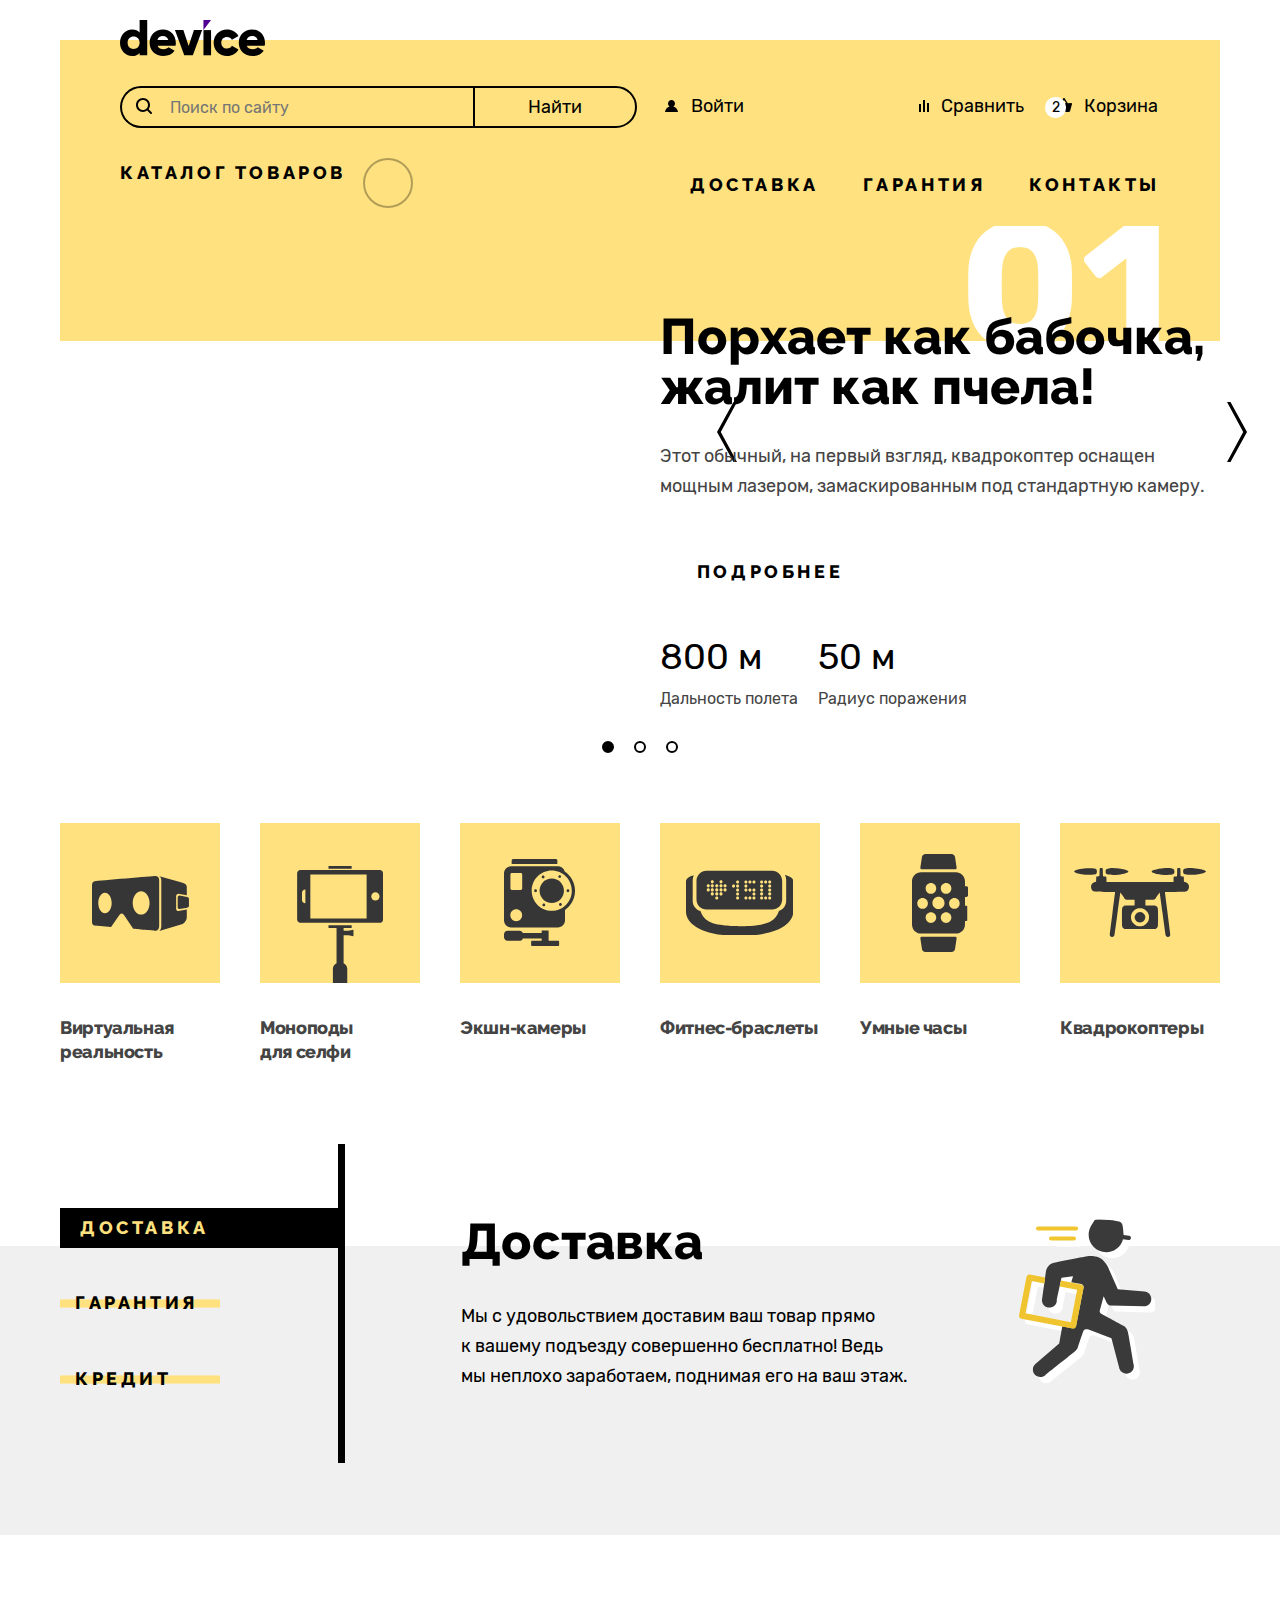
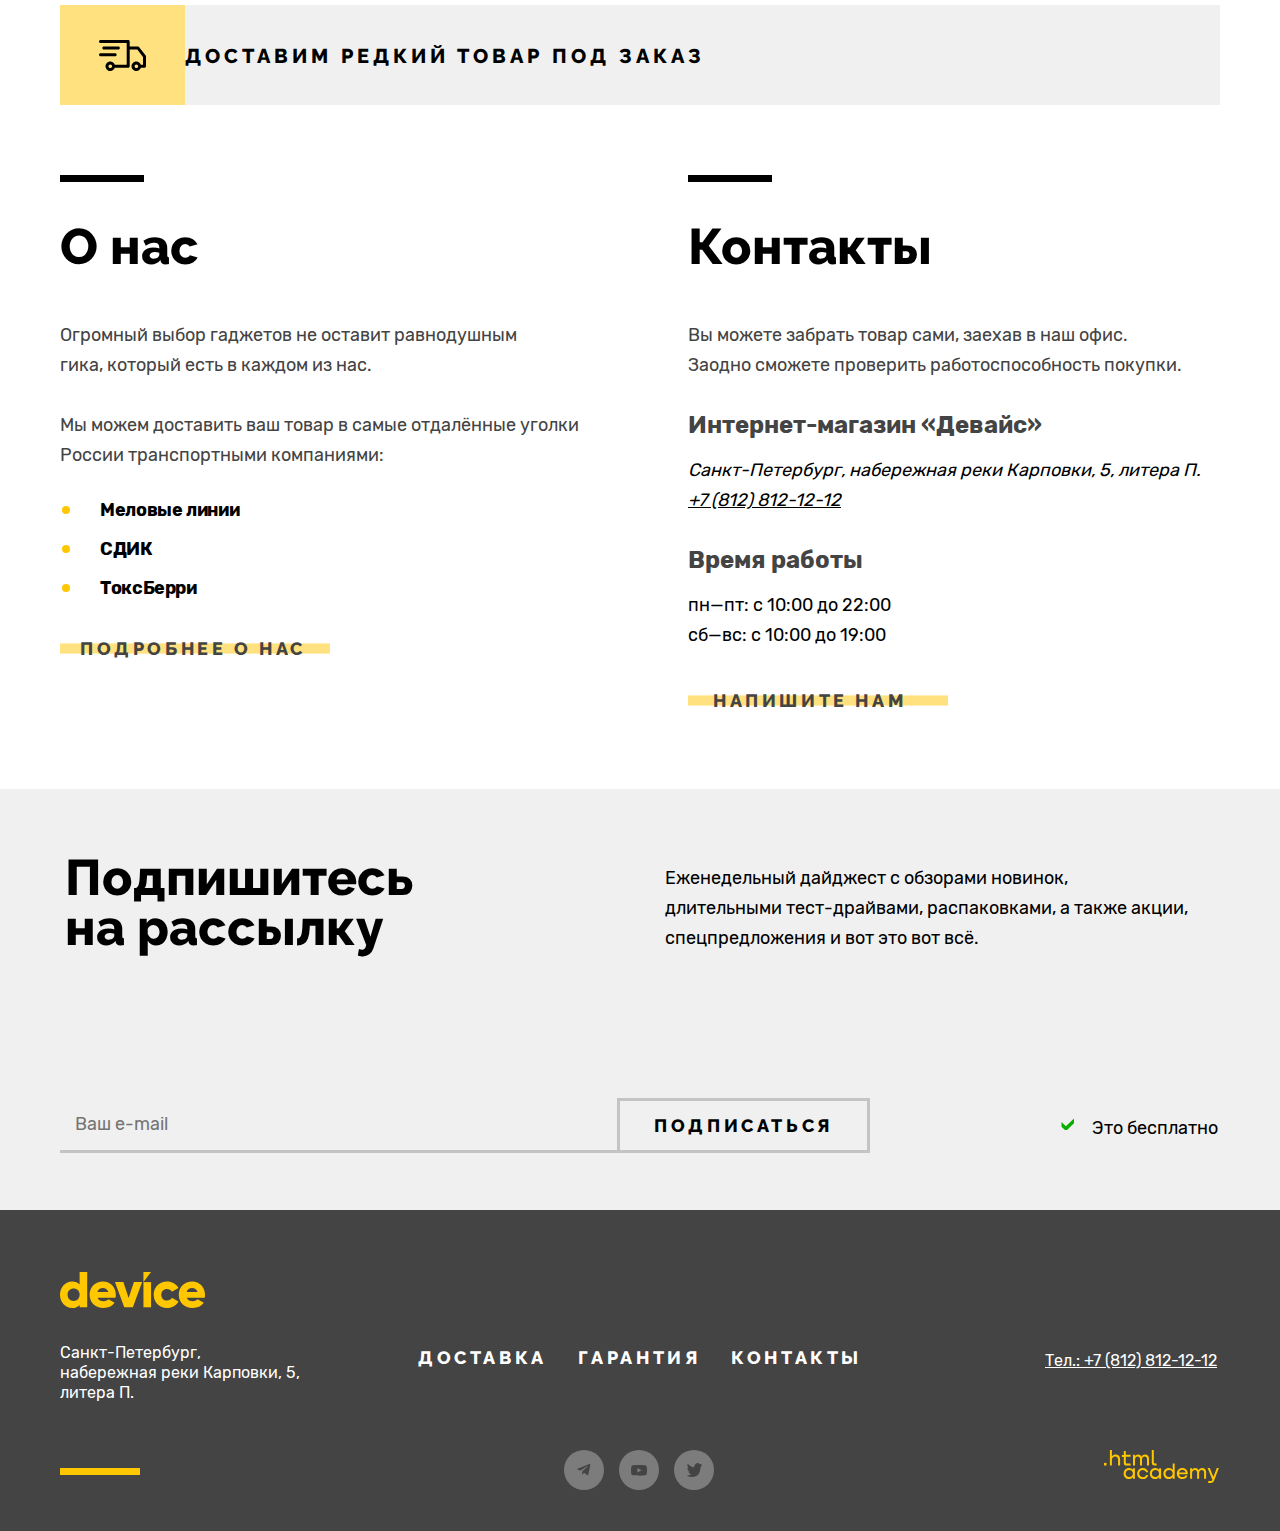
==== commit b72bbfa5: "vgh" ====
--- a/index.html
+++ b/index.html
@@ -69,66 +69,48 @@
           </div>
 
         </div>
-        <div class="navigation-list-bottom">
-          <div class="navigation-item-button">
-            <button class="open-button button" type="button">
-              <span class="text-button">Каталог товаров</span>
-              <svg width="50" height="50" viewBox="0 0 50 50" fill="none" xmlns="http://www.w3.org/2000/svg">
-                <circle opacity="0.3" cx="25" cy="25" r="24" stroke="black" stroke-width="2" />
-                <g opacity="0.3" clip-path="url(#clip0_41391_573)">
-                  <path d="M33 24H26V17H24V24H17V26H24V33H26V26H33V24Z" fill="black" />
-                </g>
-                <defs>
-                  <clipPath id="clip0_41391_573">
-                    <rect width="16" height="16" fill="white" transform="translate(17 17)" />
-                  </clipPath>
-                </defs>
-              </svg>
-            </button>
-            <ul class="drop-menu-list list-reset">
-              <li class="drop-menu-item">
-                <a class="navigation-link-catalog" href="#">
-                  Виртуальная реальность
-                </a>
-              </li>
-              <li class="drop-menu-item">
-                <a class="navigation-link-catalog" href="catalog.html">
-                  Моноподы для cелфи
-                </a>
-              </li>
-              <li class="drop-menu-item">
-                <a class="navigation-link-catalog" href="#">
-                  Экшн-камеры
-                </a>
-              </li>
-              <li class="drop-menu-item">
-                <a class="navigation-link-catalog" href="#">
-                  Фитнес-браслеты
-                </a>
-              </li>
-              <li class="drop-menu-item">
-                <a class="navigation-link-catalog" href="#">
-                  Умные часы
-                </a>
-              </li>
-              <li class="drop-menu-item">
-                <a class="navigation-link-catalog" href="#">
-                  Квадрокоптеры
-                </a>
+      </nav>
+      <nav class="navigation-list-bottom">
+        <div class="product-catalog">
+          <button class="product-catalog-button button" type="button">Каталог товаров</button>
+          <div class="product-catalog-menu">
+            <ul class="product-catalog-list">
+              <li class="product-catalog-item">
+                <a class="product-catalog-link" href="#">Виртуальная реальность</a>
+              </li>
+              <li class="product-catalog-item">
+                <a class="product-catalog-link" href="monopods.html">Моноподы для cелфи</a>
+              </li>
+              <li class="product-catalog-item">
+                <a class="product-catalog-link" href="#">Экшн-камеры</a>
+              </li>
+            </ul>
+            <ul class="product-catalog-list">
+              <li class="product-catalog-item">
+                <a class="product-catalog-link" href="#">Фитнес-браслеты</a>
+              </li>
+              <li class="product-catalog-item">
+                <a class="product-catalog-link" href="#">Умные часы</a>
+              </li>
+            </ul>
+            <ul class="product-catalog-list">
+              <li class="product-catalog-item">
+                <a class="product-catalog-link" href="#">Квадрокоптеры</a>
               </li>
             </ul>
           </div>
-          <div class="navigation-item-menu">
-            <a class="navigation-link-menu" href="">
-              Доставка
-            </a>
-            <a class="navigation-link-menu" href="">
-              Гарантия
-            </a>
-            <a class="navigation-link-menu" href="">
-              Контакты
-            </a>
-          </div>
+        </div>
+        <ul class="product-navigation-list">
+          <li>
+            <a class="product-navigation-link button" href="#">Доставка</a>
+          </li>
+          <li>
+            <a class="product-navigation-link button" href="#">Гарантия</a>
+          </li>
+          <li>
+            <a class="product-navigation-link button" href="#">Контакты</a>
+          </li>
+        </ul>
         </div>
       </nav>
     </header>
@@ -246,13 +228,13 @@
         <div class="service-container">
           <ul class="service-list-button">
             <li class="service-item">
-              <button class="button service-button service-button-current" type="button">Доставка</button>
+              <button class="button service-button service-button-current button-decorated" type="button">Доставка</button>
             </li>
             <li class="service-item">
-              <button class="button service-button" type="button">Гарантия</button>
+              <button class="button service-button button-decorated" type="button">Гарантия</button>
             </li>
             <li class="service-item">
-              <button class="button service-button" type="button">Кредит</button>
+              <button class="button service-button button-decorated" type="button">Кредит</button>
             </li>
           </ul>
           <ul class="service-list-describe">
@@ -297,7 +279,7 @@
             <li class="contact-company-item">ТоксБерри</li>
           </ul>
           </p>
-          <a class="about-us-button button" href="#">Подробнее о нас</a>
+          <a class="about-us-button button button-decorated" href="#">Подробнее о нас</a>
         </section>
         <section class="contacts">
           <h3 class="contact-subtitle">Контакты</h3>
@@ -313,7 +295,7 @@
             <li class="contact-timetable-item">пн—пт: с 10:00 до 22:00</li>
             <li class="contact-timetable-item">сб—вс: с 10:00 до 19:00</li>
           </ul>
-          <a class="contact-us-button button" href="#">Напишите нам</a>
+          <a class="contact-us-button button button-decorated" href="#">Напишите нам</a>
         </section>
 
       </section>
@@ -341,7 +323,8 @@
     <footer class="page-footer">
       <div class="footer-wrapper">
         <a class="footer-logo" href="#">
-          <img class="footer-logo-img" src="images/footer-device-logo.svg" width="145" height="36" alt="Логотип Девайс.">
+          <img class="footer-logo-img" src="images/footer-device-logo.svg" width="145" height="36"
+            alt="Логотип Девайс.">
         </a>
         <div class="footer-wrap-row">
           <address class="footer-address">
@@ -367,14 +350,16 @@
                 <span class="visually-hidden">Девайс в Телеграм.</span>
                 <svg width="14" height="12" viewBox="0 0 14 12" fill="none" xmlns="http://www.w3.org/2000/svg">
                   <g clip-path="url(#clip0_40344_1283)">
-                  <path d="M12.4431 0.0735832L0.623071 4.63158C-0.183596 4.95558 -0.178929 5.40558 0.475071 5.60625L3.50974 6.55292L10.5311 2.12292C10.8631 1.92092 11.1664 2.02958 10.9171 2.25092L5.2284 7.38492H5.22707L5.2284 7.38558L5.01907 10.5136C5.32574 10.5136 5.46107 10.3729 5.63307 10.2069L7.10707 8.77358L10.1731 11.0382C10.7384 11.3496 11.1444 11.1896 11.2851 10.5149L13.2977 1.02958C13.5037 0.203583 12.9824 -0.170417 12.4431 0.0735832Z" fill="#444444"/>
+                    <path
+                      d="M12.4431 0.0735832L0.623071 4.63158C-0.183596 4.95558 -0.178929 5.40558 0.475071 5.60625L3.50974 6.55292L10.5311 2.12292C10.8631 1.92092 11.1664 2.02958 10.9171 2.25092L5.2284 7.38492H5.22707L5.2284 7.38558L5.01907 10.5136C5.32574 10.5136 5.46107 10.3729 5.63307 10.2069L7.10707 8.77358L10.1731 11.0382C10.7384 11.3496 11.1444 11.1896 11.2851 10.5149L13.2977 1.02958C13.5037 0.203583 12.9824 -0.170417 12.4431 0.0735832Z"
+                      fill="#444444" />
                   </g>
                   <defs>
-                  <clipPath id="clip0_40344_1283">
-                  <rect width="14" height="12" fill="white"/>
-                  </clipPath>
+                    <clipPath id="clip0_40344_1283">
+                      <rect width="14" height="12" fill="white" />
+                    </clipPath>
                   </defs>
-                  </svg>
+                </svg>
               </a>
             </li>
             <li class="footer-social-item">
@@ -382,40 +367,55 @@
                 <span class="visually-hidden">Девайс в Ютуб.</span>
                 <svg width="16" height="11" viewBox="0 0 16 11" fill="none" xmlns="http://www.w3.org/2000/svg">
                   <g clip-path="url(#clip0_40344_1288)">
-                  <path d="M15.6671 1.67464C15.5765 1.35146 15.4 1.05887 15.1564 0.827973C14.9059 0.589975 14.5989 0.41973 14.2644 0.333306C13.0124 0.00330585 7.99641 0.00330593 7.99641 0.00330593C5.9053 -0.0204856 3.8147 0.0841556 1.73641 0.316639C1.40187 0.409448 1.09545 0.583497 0.844411 0.823306C0.597745 1.06064 0.419078 1.35331 0.325745 1.67397C0.10154 2.8818 -0.00739387 4.1082 0.000411455 5.33664C-0.00758854 6.56397 0.101078 7.78997 0.325745 8.99931C0.417078 9.31864 0.595078 9.60997 0.842411 9.84531C1.08974 10.0806 1.39774 10.2506 1.73641 10.3406C3.00508 10.67 7.99641 10.67 7.99641 10.67C10.0902 10.6938 12.1835 10.5892 14.2644 10.3566C14.5989 10.2702 14.9059 10.1 15.1564 9.86197C15.3999 9.63112 15.5762 9.33849 15.6664 9.01531C15.8965 7.80794 16.0083 6.58103 16.0004 5.35197C16.0177 4.11771 15.906 2.88502 15.6671 1.67397V1.67464ZM6.40174 7.61931V3.05464L10.5751 5.33731L6.40174 7.61931Z" fill="#444444"/>
+                    <path
+                      d="M15.6671 1.67464C15.5765 1.35146 15.4 1.05887 15.1564 0.827973C14.9059 0.589975 14.5989 0.41973 14.2644 0.333306C13.0124 0.00330585 7.99641 0.00330593 7.99641 0.00330593C5.9053 -0.0204856 3.8147 0.0841556 1.73641 0.316639C1.40187 0.409448 1.09545 0.583497 0.844411 0.823306C0.597745 1.06064 0.419078 1.35331 0.325745 1.67397C0.10154 2.8818 -0.00739387 4.1082 0.000411455 5.33664C-0.00758854 6.56397 0.101078 7.78997 0.325745 8.99931C0.417078 9.31864 0.595078 9.60997 0.842411 9.84531C1.08974 10.0806 1.39774 10.2506 1.73641 10.3406C3.00508 10.67 7.99641 10.67 7.99641 10.67C10.0902 10.6938 12.1835 10.5892 14.2644 10.3566C14.5989 10.2702 14.9059 10.1 15.1564 9.86197C15.3999 9.63112 15.5762 9.33849 15.6664 9.01531C15.8965 7.80794 16.0083 6.58103 16.0004 5.35197C16.0177 4.11771 15.906 2.88502 15.6671 1.67397V1.67464ZM6.40174 7.61931V3.05464L10.5751 5.33731L6.40174 7.61931Z"
+                      fill="#444444" />
                   </g>
                   <defs>
-                  <clipPath id="clip0_40344_1288">
-                  <rect width="16" height="11" fill="white"/>
-                  </clipPath>
+                    <clipPath id="clip0_40344_1288">
+                      <rect width="16" height="11" fill="white" />
+                    </clipPath>
                   </defs>
-                  </svg>
+                </svg>
               </a>
             </li>
             <li class="footer-social-item">
               <a class="footer-logo-social" href="#">
                 <span class="visually-hidden">Девайс в Твиттер.</span>
                 <svg width="15" height="15" viewBox="0 0 15 15" fill="none" xmlns="http://www.w3.org/2000/svg">
-                  <path d="M9.7 0.155143C11.2 -0.344857 12.3 0.455143 12.9 1.25514C13.4 1.05514 14 0.855143 14.6 0.655143C14.6 1.45514 14.1 2.05514 13.8 2.25514C14.5 2.45514 15 1.85514 15 1.85514C14.9 2.75514 14.1 3.55514 13.6 3.75514C13.4 10.0551 10.8 14.1551 4.7 14.0551C4.2 14.0551 4.8 14.0551 4.3 14.0551C4 14.0551 0.6 13.6551 0 12.2551C2 12.4551 3.4 11.8551 4.1 11.1551C3.3 10.8551 1.7 10.7551 1.5 8.35514C1.8 8.55514 2 8.65514 2.6 8.55514C1.5 7.75514 0.3 7.05514 0.4 5.05514C0.7 5.35514 1.3 5.55514 1.6 5.45514C1 5.25514 -0.2 2.35514 0.8 0.855143C2.4 2.55514 4.1 4.25514 7.1 4.35514C7.3 2.25514 8.1 0.855143 9.7 0.155143Z" fill="#444444"/>
-                  </svg>
+                  <path
+                    d="M9.7 0.155143C11.2 -0.344857 12.3 0.455143 12.9 1.25514C13.4 1.05514 14 0.855143 14.6 0.655143C14.6 1.45514 14.1 2.05514 13.8 2.25514C14.5 2.45514 15 1.85514 15 1.85514C14.9 2.75514 14.1 3.55514 13.6 3.75514C13.4 10.0551 10.8 14.1551 4.7 14.0551C4.2 14.0551 4.8 14.0551 4.3 14.0551C4 14.0551 0.6 13.6551 0 12.2551C2 12.4551 3.4 11.8551 4.1 11.1551C3.3 10.8551 1.7 10.7551 1.5 8.35514C1.8 8.55514 2 8.65514 2.6 8.55514C1.5 7.75514 0.3 7.05514 0.4 5.05514C0.7 5.35514 1.3 5.55514 1.6 5.45514C1 5.25514 -0.2 2.35514 0.8 0.855143C2.4 2.55514 4.1 4.25514 7.1 4.35514C7.3 2.25514 8.1 0.855143 9.7 0.155143Z"
+                    fill="#444444" />
+                </svg>
               </a>
             </li>
           </ul>
           <a class="footer-htmlacademy-logo" href="https://htmlacademy.ru/">
             <svg width="115" height="33" viewBox="0 0 115 33" xmlns="http://www.w3.org/2000/svg">
-              <path d="M0 12.9V15.5H2.5V12.9H0Z"/>
-              <path d="M11.6 4.5C10 4.5 8.8 5.2 8 6.2H7.9V0H5.9V15.5H7.9V10.2C7.9 8.1 9.2 6.6 11.2 6.6C13 6.6 14.1 8 14.1 9.8V15.5H16.1V9.4C16.2 6.4 14.3 4.5 11.6 4.5Z"/>
-              <path d="M26.6 4.8H21.8V1.1H19.8V4.9H17.9V6.9H19.8V12.9C19.8 14.6 20.8 15.6 22.5 15.6H26.6V13.6H22.9C22.2 13.6 21.8 13.2 21.8 12.5V6.8H26.6V4.8Z"/>
-              <path d="M41.1 4.6C39.5 4.6 38.2 5.4 37.6 6.7H37.5C36.9 5.5 35.7 4.6 34.1 4.6C32.7 4.6 31.6 5.4 31 6.4H30.9V4.8H29V15.4H31V10C31 8 32 6.5 33.6 6.5C35.1 6.5 36 7.5 36 9.1V15.4H38V9.8C38 7.4 39.4 6.5 40.6 6.5C42.1 6.5 43 7.5 43 9.1V15.4H45V8.9C45.1 6.4 43.6 4.6 41.1 4.6Z"/>
-              <path d="M47.8 12.7C47.8 14.4 48.8 15.4 50.6 15.4H52.6V13.4H50.9C50.2 13.4 49.8 13 49.8 12.3V0H47.8V12.7Z"/>
-              <path d="M28.9 19.7C28 18.6 26.7 17.9 25 17.9C21.9 17.9 19.6 20.2 19.6 23.5C19.6 26.8 21.9 29.1 25 29.1C26.8 29.1 28 28.3 28.8 27.2H28.9V28.8H30.9V18.2H28.9V19.7ZM25.3 27.1C23.1 27.1 21.7 25.5 21.7 23.5C21.7 21.5 23.1 19.9 25.3 19.9C27.5 19.9 28.9 21.5 28.9 23.5C28.9 25.4 27.5 27.1 25.3 27.1Z"/>
-              <path d="M44.2 22C43.7 19.6 41.6 17.9 38.8 17.9C35.4 17.9 33.2 20.4 33.2 23.5C33.2 26.6 35.4 29.1 38.8 29.1C41.6 29.1 43.7 27.3 44.2 24.9H42.1C41.7 26.2 40.4 27.2 38.8 27.2C36.6 27.2 35.2 25.6 35.2 23.6C35.2 21.6 36.6 20 38.8 20C40.4 20 41.6 21 42.1 22.2H44.2V22Z"/>
-              <path d="M55.1 19.7C54.2 18.6 52.9 17.9 51.2 17.9C48.1 17.9 45.8 20.2 45.8 23.5C45.8 26.8 48.1 29.1 51.2 29.1C53 29.1 54.2 28.3 55 27.2H55.1V28.8H57.1V18.2H55.1V19.7ZM51.5 27.1C49.3 27.1 47.9 25.5 47.9 23.5C47.9 21.5 49.3 19.9 51.5 19.9C53.7 19.9 55.1 21.5 55.1 23.5C55.1 25.4 53.6 27.1 51.5 27.1Z"/>
-              <path d="M68.7 19.8C67.8 18.7 66.5 17.9 64.8 17.9C61.7 17.9 59.4 20.2 59.4 23.5C59.4 26.8 61.6 29.1 64.8 29.1C66.5 29.1 67.8 28.3 68.6 27.3H68.7V28.8H70.7V13.4H68.7V19.8ZM65.1 27.1C62.9 27.1 61.5 25.5 61.5 23.5C61.5 21.5 62.9 19.9 65.1 19.9C67.3 19.9 68.7 21.5 68.7 23.5C68.6 25.5 67.2 27.1 65.1 27.1Z"/>
-              <path d="M78.3 17.9C75 17.9 72.8 20.4 72.8 23.5C72.8 26.5 74.9 29.1 78.3 29.1C80.8 29.1 82.8 27.8 83.5 25.5H81.4C80.9 26.5 79.8 27.1 78.4 27.1C76.5 27.1 75.1 25.8 75 24.2H83.8C84 20.6 81.8 17.9 78.3 17.9ZM78.3 19.8C80 19.8 81.3 20.8 81.6 22.4H75.1C75.4 20.9 76.6 19.8 78.3 19.8Z"/>
-              <path d="M98.2 17.9C96.6 17.9 95.3 18.7 94.6 19.9H94.5C93.9 18.7 92.7 17.9 91.1 17.9C89.7 17.9 88.6 18.6 88 19.7V18.2H86.1V28.8H88.1V23.4C88.1 21.4 89.1 20 90.7 19.9C92.2 19.9 93.1 20.9 93.1 22.5V28.8H95.1V23.2C95.1 20.8 96.5 19.9 97.7 19.9C99.2 19.9 100.1 20.9 100.1 22.5V28.8H102.1V22.3C102.2 19.7 100.7 17.9 98.2 17.9Z"/>
-              <path d="M109.4 27L105.8 18.1H103.6L108.4 29.7C108.1 30.6 107.7 30.9 106.7 30.9H104.2V32.9H106.7C108.5 32.9 109.5 32.1 110.2 30.3L114.9 18.1H112.8L109.4 27Z"/>
-              </svg>
+              <path d="M0 12.9V15.5H2.5V12.9H0Z" />
+              <path
+                d="M11.6 4.5C10 4.5 8.8 5.2 8 6.2H7.9V0H5.9V15.5H7.9V10.2C7.9 8.1 9.2 6.6 11.2 6.6C13 6.6 14.1 8 14.1 9.8V15.5H16.1V9.4C16.2 6.4 14.3 4.5 11.6 4.5Z" />
+              <path
+                d="M26.6 4.8H21.8V1.1H19.8V4.9H17.9V6.9H19.8V12.9C19.8 14.6 20.8 15.6 22.5 15.6H26.6V13.6H22.9C22.2 13.6 21.8 13.2 21.8 12.5V6.8H26.6V4.8Z" />
+              <path
+                d="M41.1 4.6C39.5 4.6 38.2 5.4 37.6 6.7H37.5C36.9 5.5 35.7 4.6 34.1 4.6C32.7 4.6 31.6 5.4 31 6.4H30.9V4.8H29V15.4H31V10C31 8 32 6.5 33.6 6.5C35.1 6.5 36 7.5 36 9.1V15.4H38V9.8C38 7.4 39.4 6.5 40.6 6.5C42.1 6.5 43 7.5 43 9.1V15.4H45V8.9C45.1 6.4 43.6 4.6 41.1 4.6Z" />
+              <path
+                d="M47.8 12.7C47.8 14.4 48.8 15.4 50.6 15.4H52.6V13.4H50.9C50.2 13.4 49.8 13 49.8 12.3V0H47.8V12.7Z" />
+              <path
+                d="M28.9 19.7C28 18.6 26.7 17.9 25 17.9C21.9 17.9 19.6 20.2 19.6 23.5C19.6 26.8 21.9 29.1 25 29.1C26.8 29.1 28 28.3 28.8 27.2H28.9V28.8H30.9V18.2H28.9V19.7ZM25.3 27.1C23.1 27.1 21.7 25.5 21.7 23.5C21.7 21.5 23.1 19.9 25.3 19.9C27.5 19.9 28.9 21.5 28.9 23.5C28.9 25.4 27.5 27.1 25.3 27.1Z" />
+              <path
+                d="M44.2 22C43.7 19.6 41.6 17.9 38.8 17.9C35.4 17.9 33.2 20.4 33.2 23.5C33.2 26.6 35.4 29.1 38.8 29.1C41.6 29.1 43.7 27.3 44.2 24.9H42.1C41.7 26.2 40.4 27.2 38.8 27.2C36.6 27.2 35.2 25.6 35.2 23.6C35.2 21.6 36.6 20 38.8 20C40.4 20 41.6 21 42.1 22.2H44.2V22Z" />
+              <path
+                d="M55.1 19.7C54.2 18.6 52.9 17.9 51.2 17.9C48.1 17.9 45.8 20.2 45.8 23.5C45.8 26.8 48.1 29.1 51.2 29.1C53 29.1 54.2 28.3 55 27.2H55.1V28.8H57.1V18.2H55.1V19.7ZM51.5 27.1C49.3 27.1 47.9 25.5 47.9 23.5C47.9 21.5 49.3 19.9 51.5 19.9C53.7 19.9 55.1 21.5 55.1 23.5C55.1 25.4 53.6 27.1 51.5 27.1Z" />
+              <path
+                d="M68.7 19.8C67.8 18.7 66.5 17.9 64.8 17.9C61.7 17.9 59.4 20.2 59.4 23.5C59.4 26.8 61.6 29.1 64.8 29.1C66.5 29.1 67.8 28.3 68.6 27.3H68.7V28.8H70.7V13.4H68.7V19.8ZM65.1 27.1C62.9 27.1 61.5 25.5 61.5 23.5C61.5 21.5 62.9 19.9 65.1 19.9C67.3 19.9 68.7 21.5 68.7 23.5C68.6 25.5 67.2 27.1 65.1 27.1Z" />
+              <path
+                d="M78.3 17.9C75 17.9 72.8 20.4 72.8 23.5C72.8 26.5 74.9 29.1 78.3 29.1C80.8 29.1 82.8 27.8 83.5 25.5H81.4C80.9 26.5 79.8 27.1 78.4 27.1C76.5 27.1 75.1 25.8 75 24.2H83.8C84 20.6 81.8 17.9 78.3 17.9ZM78.3 19.8C80 19.8 81.3 20.8 81.6 22.4H75.1C75.4 20.9 76.6 19.8 78.3 19.8Z" />
+              <path
+                d="M98.2 17.9C96.6 17.9 95.3 18.7 94.6 19.9H94.5C93.9 18.7 92.7 17.9 91.1 17.9C89.7 17.9 88.6 18.6 88 19.7V18.2H86.1V28.8H88.1V23.4C88.1 21.4 89.1 20 90.7 19.9C92.2 19.9 93.1 20.9 93.1 22.5V28.8H95.1V23.2C95.1 20.8 96.5 19.9 97.7 19.9C99.2 19.9 100.1 20.9 100.1 22.5V28.8H102.1V22.3C102.2 19.7 100.7 17.9 98.2 17.9Z" />
+              <path
+                d="M109.4 27L105.8 18.1H103.6L108.4 29.7C108.1 30.6 107.7 30.9 106.7 30.9H104.2V32.9H106.7C108.5 32.9 109.5 32.1 110.2 30.3L114.9 18.1H112.8L109.4 27Z" />
+            </svg>
           </a>
         </div>
       </div>
--- a/styles/styles.css
+++ b/styles/styles.css
@@ -58,18 +58,68 @@
 }
 
 .button {
-  cursor: pointer;
-  display: block;
   font-family: "Raleway", sans-serif;
-  font-weight: 800;
   font-size: 18px;
   line-height: 21px;
   letter-spacing: 0.2em;
   text-transform: uppercase;
+  border: none;
+  background-color: transparent;
+  cursor: pointer;
   text-decoration: none;
-  color: #000000;
-  outline: none;
-  position: relative;
+  color: inherit;
+  display: inline-flex;
+}
+
+.button-decorated {
+  padding: 15px 25px;
+  position: relative;
+  z-index: 1;
+  transition: flex-grow 0.3s ease, color 0.3s ease, padding-left 0.3s ease;
+}
+
+.button-decorated::before {
+  content: "";
+  position: absolute;
+  top: 0;
+  left: 0;
+  width: 100%;
+  height: 100%;
+  background-color: #ffe17f;
+  transform: translateZ(0) scaleY(0.2);
+  z-index: -1;
+  transition: transform 0.3s ease, background-color 0.3s ease;
+}
+
+.button-decorated:hover::before {
+  transform: translateZ(0) scaleY(1);
+}
+
+.button-decorated:active::before {
+  background-color: #ffcc33;
+}
+
+.services-button-active.button-decorated {
+  flex-grow: 1;
+  color: #ffcc33;
+}
+
+.services-button-active.button-decorated::before {
+  transform: translateZ(0) scaleY(1);
+  background-color: #000000;
+}
+
+.services-button-active.button-decorated:hover,
+.services-button-active.button-decorated:active,
+.services-button-active.button-decorated:focus {
+  padding-left: 40px;
+}
+
+.search-input::-webkit-search-decoration,
+.search-input::-webkit-search-cancel-button,
+.search-input::-webkit-search-results-button,
+.search-input::-webkit-search-results-decoration {
+  appearance: none;
 }
 
 .page-header {
@@ -78,8 +128,9 @@
   margin: 0 auto;
   margin-top: 40px;
   width: 1160px;
-  height: 300px;
-  position: relative;
+  height: 186px;
+  position: relative;
+  z-index: 2;
 }
 
 .navigation-logo {
@@ -140,9 +191,21 @@
   position: relative;
 }
 
+.search-form-label:focus-within::after {
+  content: "";
+  position: absolute;
+  width: 100px;
+  height: 100px;
+  left: 0;
+  right: 0;
+  outline: 2px solid #af4fff;
+  outline-offset: 2px;
+  z-index: 2;
+}
+
 .search-form-label:focus-within {
-  outline: 2px solid #af4fff;
   outline-offset: 2px;
+  outline: 2px solid #af4fff;
 }
 
 .search-form-label::before {
@@ -187,55 +250,37 @@
   font-weight: 400;
 }
 
-.navigation-list-bottom {
-  display: flex;
-  flex-direction: row;
-  justify-content: space-between;
-  align-items: center;
-  padding-right: 60px;
-}
-
-.navigation-item-button {
-  display: flex;
-  margin-left: 60px;
-}
-
-.open-button {
-  display: flex;
-  flex-direction: row;
-  background-color: transparent;
-  border: none;
-  padding: 0;
-}
-
-.text-button {
-  font-family: 'Raleway', sans-serif;
-  color: #000000;
-  font-weight: 800;
-  font-size: 18px;
-  line-height: 21px;
-  letter-spacing: 0.2em;
-  text-transform: uppercase;
-  align-self: center;
-  margin-right: 16px;
-}
-
-.navigation-item-menu {
-  display: flex;
-  width: 471px;
-  justify-content: space-between;
-}
-
-.navigation-link-menu {
-  font-family: 'Raleway', sans-serif;
-  font-style: normal;
-  font-weight: 800;
-  font-size: 18px;
-  line-height: 21px;
-  letter-spacing: 0.2em;
-  text-transform: uppercase;
-  color: #000000;
-  text-decoration: none;
+.search-button:hover {
+  color: #ffffff;
+}
+
+.search-button:hover::after {
+  transform: scaleX(1);
+}
+
+.search-button:focus-visible::before {
+  content: "";
+  position: absolute;
+  top: 0;
+  left: 0;
+  width: 100%;
+  height: 100%;
+  background-color: none;
+  outline-offset: 4px;
+  outline: 2px solid #af4fff;
+}
+
+.search-button:active {
+  background-color: #000000;
+  color: rgba(255, 255, 255, 0.188);
+}
+
+.search-button:active::before {
+  outline: none;
+}
+
+.search-button:disabled {
+  opacity: 0.3;
 }
 
 .navigation-link {
@@ -247,6 +292,23 @@
   color: #000000;
   background-color: #ffe17f;
   text-decoration: none;
+}
+
+.navigation-link-out {
+  color: #000000;
+  opacity: 0.3;
+  position: absolute;
+  right: 325px;
+}
+
+.navigation-link-out:focus-visible {
+  background-color: none;
+  outline-offset: 2px;
+  outline: 2px solid #af4fff;
+}
+
+.navigation-link-out:active {
+  outline: none;
 }
 
 .navigation-link-compare {
@@ -282,30 +344,206 @@
   border-radius: 10px;
 }
 
-.out-link {
-  font-family: 'Rubik', sans-serif;
-  font-style: normal;
-  font-weight: 400;
-  font-size: 18px;
-  line-height: 30px;
-  color: #000000;
-  opacity: 0.3;
-}
-
-.drop-menu-item {
+.navigation-list-bottom {
+  display: flex;
+  flex-direction: row;
+  justify-content: space-between;
+  align-items: center;
+  padding-right: 60px;
+}
+
+.product-catalog {
+  position: relative;
+  margin-left: 60px;
+}
+
+.product-catalog:focus-within .product-catalog-menu {
+  display: flex;
+}
+
+.product-catalog-navigation {
+  padding-bottom: 20px;
+}
+
+.product-catalog-menu {
+  background-color: #ffe17f;
+  position: absolute;
+  gap: 60px;
+  top: 33px;
+  left: -60px;
   display: none;
-}
-
-.drop-menu-list {
-  font-family: 'Rubik', sans-serif;
-  font-style: normal;
+  flex-wrap: wrap;
+  width: 1160px;
+  min-height: 180px;
+  padding: 25px 60px 27px 60px;
+  z-index: 2;
+}
+
+.product-catalog-list {
+  list-style-type: none;
+  padding: 0;
+  margin: 0;
+}
+
+.product-catalog-item {
+  margin-bottom: 10px;
+}
+
+.product-catalog-item:last-child {
+  margin-bottom: 0;
+}
+
+.product-catalog-link {
   font-weight: 400;
   font-size: 16px;
   line-height: 18px;
-  text-transform: none;
-  letter-spacing: 0;
-  z-index: 10;
-  margin-right: 50px;
+  color: #000000;
+  outline: none;
+  text-decoration: none;
+  position: relative;
+}
+
+.product-catalog-link:hover {
+  opacity: 0.6;
+}
+
+.product-catalog-link:focus-visible {
+  background-color: none;
+  outline-offset: 2px;
+  outline: 2px solid #af4fff;
+}
+
+.product-catalog-link:active {
+  opacity: 0.3;
+}
+
+.product-catalog-link:active::before {
+  outline: none;
+}
+
+.product-catalog-link-active {
+  position: relative;
+}
+
+.product-catalog-link-active::after {
+  content: "";
+  position: absolute;
+  background-color: #000000;
+  width: 100%;
+  height: 1px;
+  right: 0;
+  bottom: -2px;
+}
+
+.product-catalog-link-active:focus-visible {
+  background-color: none;
+  outline-offset: 2px;
+  outline: 2px solid #af4fff;
+}
+
+.product-catalog-link-active:active::before {
+  outline: none;
+}
+
+.product-catalog-button {
+  border: unset;
+  padding: 0;
+  background-color: transparent;
+  width: 293px;
+  height: 50px;
+  text-align: start;
+  z-index: 3;
+}
+
+.product-catalog-button::before {
+  content: "";
+  position: absolute;
+  width: 50px;
+  height: 50px;
+  border: 2px solid #000000;
+  border-radius: 50%;
+  background-color: transparent;
+  background-image: url("../images/plus-icon.svg");
+  background-position: center;
+  background-repeat: no-repeat;
+  opacity: 0.3;
+  right: 0;
+  top: 0;
+}
+
+.product-catalog:focus-within .product-catalog-button::before {
+  background-image: url("../images/minus-icon.svg");
+}
+
+.product-catalog-button:hover::before {
+  opacity: 1;
+}
+
+.product-catalog-button:focus-visible::before {
+  background-image: url("../images/minus-icon.svg");
+  opacity: 1;
+}
+
+.product-catalog-button:active::before {
+  background-image: url("../images/minus-icon.svg");
+  opacity: 1;
+}
+
+.product-catalog-button:focus-visible {
+  background-color: none;
+  outline-offset: 2px;
+  outline: 2px solid #af4fff;
+}
+
+.product-navigation-list {
+  display: flex;
+  flex-wrap: wrap;
+  list-style-type: none;
+  margin: 0;
+  padding: 0;
+  justify-content: space-between;
+  max-width: 470px;
+  flex-grow: 1;
+  z-index: 1;
+}
+
+.product-navigation-link:hover {
+  opacity: 0.6;
+}
+
+.product-navigation-link:focus-visible {
+  background-color: none;
+  outline-offset: 2px;
+  outline: 2px solid #af4fff;
+}
+
+.product-navigation-link:active {
+  opacity: 0.3;
+  outline: none;
+}
+
+.product-navigation-link-active {
+  position: relative;
+}
+
+.product-navigation-link-active::after {
+  content: "";
+  position: absolute;
+  background-color: #000000;
+  width: 100%;
+  height: 2px;
+  right: 0;
+  bottom: -2px;
+}
+
+.product-navigation-link-active:focus-visible {
+  background-color: none;
+  outline-offset: 2px;
+  outline: 2px solid #af4fff;
+}
+
+.product-navigation-link-active:active {
+  outline: none;
 }
 
 .main-container {
@@ -331,9 +569,27 @@
   position: relative;
   padding: 0;
   margin: 0;
+  display: flex;
+  z-index: 1;
 }
 
 .sliders::before {
+  content: "";
+  position: absolute;
+  width: 100%;
+  height: 115px;
+  left: 0;
+  top: 0;
+  background-color: #ffe17f;
+  z-index: -1;
+}
+
+.slider {
+  display: none;
+  min-height: 515px;
+}
+
+.slider::before {
   counter-increment: number;
   content: "0" counters(number, "");
   color: #ffffff;
@@ -343,15 +599,8 @@
   font-size: 180px;
   line-height: 30px;
   position: absolute;
-  width: 250px;
-  height: 135px;
-  left: 898px;
-  top: -67px;
-}
-
-.slider {
-  display: none;
-  min-height: 401px;
+  right: 50px;
+  top: 47px;
 }
 
 .slider-current {
@@ -360,7 +609,7 @@
 
 .slider-image {
   position: absolute;
-  top: -150px;
+  top: -36px;
 }
 
 .slider-text {
@@ -370,9 +619,8 @@
   padding: 0;
   position: absolute;
   width: 560px;
-  height: 401px;
   left: 600px;
-  top: -28px;
+  top: 86px;
 }
 
 .slider-title {
@@ -409,7 +657,6 @@
   text-transform: uppercase;
   color: #000000;
   width: 220px;
-  height: 20px;
   text-align: center;
   text-decoration: none;
   margin-bottom: 60px;
@@ -491,6 +738,7 @@
   height: 12px;
   padding: 0;
   position: relative;
+  outline: none;
 }
 
 .slider-pagination-button::before {
@@ -507,6 +755,30 @@
   background-color: #000000;
 }
 
+.slider-pagination-button:hover {
+  opacity: 0.6;
+}
+
+.slider-pagination-button:focus-visible::after {
+  content: "";
+  position: absolute;
+  top: 0;
+  left: 0;
+  width: 100%;
+  height: 100%;
+  outline-offset: 4px;
+  background-color: none;
+  outline: 2px solid #af4fff;
+}
+
+.slider-pagination-button:active {
+  opacity: 0.3;
+}
+
+.slider-pagination-button:active::after {
+  outline: none;
+}
+
 .detail-value {
   font-family: 'Rubik', sans-serif;
   font-style: normal;
@@ -534,80 +806,115 @@
 
 .menu-list {
   display: flex;
+  flex-wrap: wrap;
+  list-style-type: none;
+  justify-content: start;
+  flex-grow: 1;
   gap: 40px;
   margin: 0;
   padding: 0;
-  position: relative;
 }
 
 .menu-item {
-  background: center;
   width: 160px;
-  height: 253px;
-  list-style-type: none;
-  font-family: 'Raleway', sans-serif;
-  font-style: normal;
+  position: relative;
+}
+
+.menu-button {
+  display: block;
+  font-family: "Raleway", sans-serif;
   font-weight: 800;
   font-size: 18px;
   line-height: 24px;
   letter-spacing: -0.02em;
-  color: #000000;
-}
-
-.menu-item:nth-child(1) {
-  background-image: url("../images/menu-1.svg");
+  padding-top: 193px;
+  color: #444444;
+  position: relative;
+  outline: none;
+  text-decoration: none;
+}
+
+.menu-button::before {
+  content: "";
+  position: absolute;
   background-color: #ffe17f;
-  background-repeat: no-repeat;
   width: 160px;
   height: 160px;
-}
-
-.menu-item:nth-child(2) {
+  top: 0;
+  left: 0;
+}
+
+.menu-button::after {
+  content: "";
+  position: absolute;
+  background-repeat: no-repeat;
+}
+
+.menu-item:nth-child(1) .menu-button::after {
+  background-image: url("../images/menu-1.svg");
+  width: 97px;
+  height: 55px;
+  top: 53px;
+  left: 32px;
+}
+
+.menu-item:nth-child(2) .menu-button::after {
   background-image: url("../images/menu-2.svg");
+  width: 86px;
+  height: 117px;
+  top: 43px;
+  left: 37px;
+}
+
+.menu-item:nth-child(3) .menu-button::after {
+  background-image: url("../images/menu-3.svg");
+  width: 71px;
+  height: 87px;
+  top: 36px;
+  left: 44px;
+}
+
+.menu-item:nth-child(4) .menu-button::after {
+  background-image: url("../images/menu-4.svg");
+  width: 107px;
+  height: 65px;
+  top: 47px;
+  left: 26px;
+}
+
+.menu-item:nth-child(5) .menu-button::after {
+  background-image: url("../images/menu-5.svg");
+  width: 56px;
+  height: 98px;
+  top: 31px;
+  left: 52px;
+}
+
+.menu-item:nth-child(6) .menu-button::after {
+  background-image: url("../images/menu-6.svg");
+  width: 132px;
+  height: 69px;
+  top: 45px;
+  left: 14px;
+}
+
+.menu-button:hover::before {
+  background-color: #ffc700;
+}
+
+.menu-button:focus-visible {
+  background-color: none;
+  outline-offset: 2px;
+  outline: 2px solid #af4fff;
+}
+
+.menu-button:active {
+  opacity: 0.3;
+  outline: none;
+}
+
+.menu-button:active::before {
   background-color: #ffe17f;
-  background-repeat: no-repeat;
-  background-position-y: bottom;
-  width: 160px;
-  height: 160px;
-}
-
-.menu-item:nth-child(3) {
-  background-image: url("../images/menu-3.svg");
-  background-color: #ffe17f;
-  background-repeat: no-repeat;
-  width: 160px;
-  height: 160px;
-}
-
-.menu-item:nth-child(4) {
-  background-image: url("../images/menu-4.svg");
-  background-color: #ffe17f;
-  background-repeat: no-repeat;
-  width: 160px;
-  height: 160px;
-}
-
-.menu-item:nth-child(5) {
-  background-image: url("../images/menu-5.svg");
-  background-color: #ffe17f;
-  background-repeat: no-repeat;
-  width: 160px;
-  height: 160px;
-}
-
-.menu-item:nth-child(6) {
-  background-image: url("../images/menu-6.svg");
-  background-color: #ffe17f;
-  background-repeat: no-repeat;
-  width: 160px;
-  height: 160px;
-}
-
-.menu-button {
-  position: absolute;
-  top: 190px;
-  text-decoration: none;
-  color: #000000;
 }
 
 .service {
@@ -859,7 +1166,7 @@
   display: flex;
   width: 1160px;
   justify-content: space-between;
-  margin-bottom: 79px;
+  margin-bottom: 63px;
 }
 
 .about-us {
@@ -907,7 +1214,7 @@
   color: #000000;
   letter-spacing: -0.02em;
   list-style: none;
-  margin-bottom: 40px;
+  margin-bottom: 25px;
 }
 
 .contact-company-item {
@@ -952,7 +1259,7 @@
   margin: 0;
   padding: 0;
   list-style: none;
-  margin-bottom: 40px;
+  margin-bottom: 25px;
 }
 
 .about-us-button {
@@ -960,6 +1267,8 @@
   min-height: 20px;
   color: #444444;
   text-align: center;
+  z-index: 1;
+  padding: 15px 20px;
 }
 
 .about-us-button::before {
@@ -996,6 +1305,7 @@
   min-height: 20px;
   color: #444444;
   text-align: center;
+  z-index: 1;
 }
 
 .contact-us-button::before {
@@ -1349,6 +1659,15 @@
 .main-inner {
   color: #000000;
   background: #ffffff;
+  flex-grow: 1;
+}
+
+.inner-header {
+  width: 1160px;
+  margin: 0 auto;
+  margin-top: 35px;
+  margin-bottom: 34px;
+  padding-left: 60px;
 }
 
 .inner-header-title {
@@ -1358,21 +1677,530 @@
   font-size: 50px;
   line-height: 50px;
   color: #000000;
+  margin: 0;
+  padding: 0;
+  margin-bottom: 16px;
 }
 
 .breadcrumbs {
   color: #000000;
+  list-style-type: none;
+  padding: 0;
+  margin: 0;
+  display: flex;
+  flex-wrap: wrap;
+  gap: 36px;
+  max-width: 1040px;
+  line-height: 20px;
+}
+
+.breadcrumbs-item {
+  position: relative;
+}
+
+.breadcrumbs-item::after {
+  content: "";
+  position: absolute;
+  background-image: url("../images/breadcrumbs-arrow.svg");
+  background-repeat: no-repeat;
+  width: 4px;
+  height: 7px;
+  top: 7px;
+  right: -20px;
+  opacity: 0.2;
+}
+
+.breadcrumbs-item:last-child::after {
+  display: none;
 }
 
 .breadcrumbs-link {
-  color: inherit;
-}
-
-.catalog-products {
-  background: #f0f0f0;
+  font-size: 16px;
+  line-height: 20px;
+  color: #000000;
+  text-decoration: none;
+}
+
+.breadcrumbs-link:focus-visible {
+  background-color: none;
+  outline-offset: 2px;
+  outline: 2px solid #af4fff;
+}
+
+.catalog {
+  background-color: #f0f0f0;
+}
+
+.catalog-container {
+  width: 1160px;
+  margin: 0 auto;
+  display: flex;
+}
+
+.catalog-filter-form {
+  padding: 25px 0 72px 60px;
 }
 
 .filter-title {
+  font-family: "Raleway", sans-serif;
+  font-weight: 800;
+  font-size: 16px;
+  line-height: 19px;
+  letter-spacing: 0.2em;
+  text-transform: uppercase;
+  margin-top: 0;
+  margin-bottom: 60px;
+  color: #000000;
+}
+
+.sort-title {
+  font-family: "Raleway", sans-serif;
+  font-weight: 800;
+  font-size: 16px;
+  line-height: 19px;
+  letter-spacing: 0.2em;
+  text-transform: uppercase;
+  margin-top: 0;
+  color: #000000;
+  margin-bottom: 0;
+}
+
+.catalog-filter-group {
+  margin: 0;
+  padding: 0;
+  border: none;
+  margin-bottom: 35px;
+  position: relative;
+}
+
+.catalog-filter-group::before {
+  content: "";
+  position: absolute;
+  background-color: #000000;
+  width: 200px;
+  height: 2px;
+  top: -55px;
+  left: 0;
+}
+
+.catalog-filter-title {
+  padding: 0;
+  padding-top: 12px;
+  font-size: 18px;
+  line-height: 20px;
+  font-weight: 700;
+  letter-spacing: -0.02em;
+  color: #000000;
+  margin-bottom: 20px;
+}
+
+.catalog-filter-list {
+  width: 260px;
+  list-style-type: none;
+  margin: 0;
+  padding: 0;
+}
+
+.catalog-filter-item {
+  margin-bottom: 17px;
+  padding-left: 36px;
+  line-height: 19px;
+}
+
+.catalog-filter-item:last-of-type {
+  margin-bottom: 0;
+}
+
+.control-description {
+  font-family: "Rubik", sans-serif;
+  font-size: 16px;
+  line-height: 20px;
+  color: #000000;
+}
+
+.range-scale {
+  position: relative;
+  width: 200px;
+  height: 2px;
+  margin-top: 10px;
+  background-color: #dcdcdc;
+  margin-bottom: 30px;
+}
+
+.range-bar {
+  position: absolute;
+  width: 120px;
+  height: 2px;
+  background-color: #000000;
+}
+
+.range-toggle {
+  position: absolute;
+  width: 18px;
+  height: 18px;
+  background: #ebebeb;
+  border: 2px solid #000000;
+  border-radius: 50%;
+  outline: none;
+}
+
+.toggle-min {
+  top: -8px;
+  left: -10px;
+}
+
+.toggle-max {
+  top: -8px;
+  left: 110px;
+}
+
+.range-toggle:hover {
+  border: 2px solid rgba(0, 0, 0, 0.314);
+}
+
+.range-toggle:focus-visible::after {
+  content: "";
+  position: absolute;
+  top: 0;
+  right: 0;
+  width: 100%;
+  height: 100%;
+  outline-offset: 2px;
+  background-color: none;
+  outline: 2px solid #af4fff;
+}
+
+.range-toggle:active {
+  opacity: 1;
+  background: #000000;
+}
+
+.range-toggle:active::after {
+  outline: none;
+}
+
+.toggle-description {
+  position: absolute;
+  font-family: "Rubik", sans-serif;
+  font-weight: 400;
+  font-size: 14px;
+  line-height: 20px;
+  color: rgba(0, 0, 0, 0.188);
+  text-align: center;
+  top: 20px;
+  width: max-content;
+  outline: none;
+  text-transform: lowercase;
+  letter-spacing: normal;
+}
+
+.toggle-description:focus-visible {
+  background-color: none;
+  outline-offset: 2px;
+  outline: 2px solid #af4fff;
+}
+
+.toggle-min .toggle-description {
+  left: -5px;
+}
+
+.toggle-max .toggle-description {
+  left: -22px;
+}
+
+.control {
+  font-family: 'Rubik', sans-serif;
+  font-style: normal;
+  font-weight: 400;
+  font-size: 16px;
+  line-height: 20px;
+  color: #000000;
+  cursor: pointer;
+  position: relative;
+}
+
+.control-decoration {
+  position: absolute;
+  top: -1px;
+  left: -36px;
+  width: 20px;
+  height: 20px;
+  background-color: transparent;
+  border: 2px solid #cccccc;
+  border-radius: 3px;
+}
+
+.control-decoration-radio {
+  border-radius: 50%;
+}
+
+.control-input:checked ~ .control-decoration {
+  border: 2px solid #000000;
+}
+
+.control-input:checked ~ .control-decoration-checkbox::before {
+  content: "";
+  position: absolute;
+  width: 10px;
+  height: 10px;
+  background-image: url("../images/check-mark-catalog.svg");
+  background-repeat: no-repeat;
+  background-position: center;
+  top: 50%;
+  left: 50%;
+  transform: translate(-50%, -50%);
+}
+
+.control-input:checked ~ .control-decoration-radio::before {
+  content: "";
+  position: absolute;
+  width: 8px;
+  height: 8px;
+  border-radius: 50%;
+  background-color: #000000;
+  top: 50%;
+  left: 50%;
+  transform: translate(-50%, -50%);
+}
+
+.control-input:hover ~ span {
+  opacity: 0.6;
+}
+
+.control-input:focus-visible ~ .control-decoration::after {
+  content: "";
+  position: absolute;
+  top: 0;
+  right: 0;
+  width: 100%;
+  height: 100%;
+  outline-offset: 4px;
+  background-color: none;
+  outline: 2px solid #af4fff;
+}
+
+.control-input:active ~ span {
+  opacity: 0.3;
+}
+
+.control-input:active ~ .control-decoration::after {
+  outline: none;
+}
+
+.control-input:disabled ~ span {
+  opacity: 0.1;
+  cursor: default;
+}
+
+.apply-button {
+  padding: 12px 46px 10px 50px;
+  border: none;
+}
+
+.decor-button {
+  transition: flex-grow 0.5s ease, color 0.5s ease, padding-left 0.5s ease;
+  position: relative;
+  z-index: 1;
+}
+
+.decor-button::before {
+  content: "";
+  position: absolute;
+  top: 0;
+  left: 0;
+  width: 100%;
+  height: 100%;
+  background-color: #ffe17f;
+  transform: translateZ(0) scaleY(0.2);
+  z-index: -1;
+  transition: transform 0.3s ease, background-color 0.3s ease;
+}
+
+.decor-button:hover::before {
+  transform: translateZ(0) scaleY(1);
+}
+
+.decor-button:focus-visible {
+  outline: 2px solid #af4fff;
+}
+
+.decor-button:active {
+  outline: none;
+}
+
+.decor-button:active::before {
+  background-color: #ffcc33;
+}
+
+.sort-container {
+  width: 100%;
+}
+
+.sort-select {
+  padding: 20px 40px;
+  display: flex;
+  flex-wrap: wrap;
+  justify-content: space-between;
+  align-items: center;
+  flex-grow: 1;
+}
+
+.filter-title {
+  font-family: "Raleway", sans-serif;
+  font-weight: 800;
+  font-size: 16px;
+  line-height: 19px;
+  letter-spacing: 0.2em;
+  text-transform: uppercase;
+  color: #000000;
+  max-width: 300px;
+}
+
+.select-control-container {
+  position: relative;
+  align-self: start;
+  display: flex;
+}
+
+.select-control {
+  border: unset;
+  background-color: transparent;
+  width: 141px;
+  height: 30px;
+  font-weight: 400;
+  font-size: 18px;
+  line-height: 30px;
+  color: #000000;
+  -webkit-appearance: none;
+  appearance: none;
+  background-image: url("../images/catalog-select-arrow.svg");
+  background-repeat: no-repeat;
+  background-size: 9px 6px;
+  background-position: 122px 14px;
+  outline: none;
+}
+
+.select-control:hover {
+  opacity: 0.6;
+}
+
+.select-control:focus-visible {
+  background-color: none;
+  outline-offset: 2px;
+  outline: 2px solid #af4fff;
+}
+
+.select-control:active {
+  opacity: 0.3;
+}
+
+.select-control:disabled {
+  opacity: 0.1;
+}
+
+.sort-button {
+  display: flex;
+  flex-wrap: wrap;
+  max-width: 150px;
+  align-self: start;
+}
+
+.up-button {
+  display: flex;
+  justify-content: center;
+  align-items: center;
+  width: 30px;
+  height: 30px;
+  fill: rgba(0, 0, 0, 0.125);
+  position: relative;
+  outline: none;
+}
+
+.down-button {
+  display: flex;
+  justify-content: center;
+  align-items: center;
+  width: 30px;
+  height: 30px;
+  fill: rgba(0, 0, 0, 0.125);
+  position: relative;
+  outline: none;
+  transform: rotate(180deg);
+}
+
+.up-button:hover,
+.down-button:hover {
+  fill: rgba(0, 0, 0, 0.314);
+}
+
+.up-button:focus-visible,
+.down-button:focus-visible {
+  background-color: none;
+  outline: 2px solid #af4fff;
+}
+
+.up-button:active,
+.down-button:active {
+  fill: #000000;
+}
+
+.up-button:active:before,
+.down-button:active::before {
+  outline: none;
+}
+
+.product-container {
+  background: #ffffff;
+  padding: 70px 40px 78px 40px;
+}
+
+.product-list {
+  display: flex;
+  flex-wrap: wrap;
+  list-style: none;
+  padding: 0;
+  margin: 0;
+  margin-bottom: 44px;
+  row-gap: 44px;
+  column-gap: 40px;
+}
+
+.product-card {
+  background: #ffffff;
+  max-width: 360px;
+}
+
+.product-card-link {
+  text-decoration: none;
+  display: flex;
+  flex-wrap: wrap;
+  justify-content: space-between;
+}
+
+.product-card-title {
+  font-family: 'Rubik', sans-serif;
+  font-style: normal;
+  font-weight: 700;
+  font-size: 18px;
+  line-height: 20px;
+  color: #000000;
+  max-width: 230px;
+  letter-spacing: -0.02em;
+  margin-top: 32px;
+  margin-bottom: 0;
+}
+
+.product-card-price {
+  font-family: 'Rubik', sans-serif;
+  font-style: normal;
+  font-weight: 400;
+  font-size: 18px;
+  line-height: 21px;
+  color: #444444;
+  margin-top: 32px;
+}
+
+.pagination-show-more {
   font-family: 'Raleway', sans-serif;
   font-style: normal;
   font-weight: 800;
@@ -1380,81 +2208,63 @@
   line-height: 19px;
   text-transform: uppercase;
   color: #000000;
-}
-
-.catalog-filter-title {
-  font-family: 'Rubik', sans-serif;
-  font-style: normal;
-  font-weight: 700;
-  font-size: 18px;
-  line-height: 20px;
-  color: #000000;
-}
-
-.control {
-  font-family: 'Rubik', sans-serif;
-  font-style: normal;
-  font-weight: 400;
-  font-size: 16px;
-  line-height: 20px;
-  color: #000000;
-}
-
-.product-container {
-  background: #ffffff;
-}
-
-.product-card {
-  background: #ffffff;
-}
-
-.product-card-link {
-  text-decoration: none;
-}
-
-.product-card-title {
-  font-family: 'Rubik', sans-serif;
-  font-style: normal;
-  font-weight: 700;
-  font-size: 18px;
-  line-height: 20px;
-  color: #000000;
-}
-
-.product-card-price {
-  font-family: 'Rubik', sans-serif;
-  font-style: normal;
-  font-weight: 400;
-  font-size: 18px;
-  line-height: 21px;
-  color: #444444;
-}
-
-.pagination-show-more {
-  font-family: 'Raleway', sans-serif;
-  font-style: normal;
-  font-weight: 800;
-  font-size: 16px;
-  line-height: 19px;
-  text-transform: uppercase;
-  color: #000000;
-  background: #ffffff;
+  background-color: #ffffff;
   width: 760px;
   height: 55px;
   border: 3px solid #e5e5e5;
+  margin: 0 0 44px 0;
+  outline: none;
+}
+
+.pagination-show-more:hover {
+  border: 3px solid #000000;
+}
+
+.pagination-show-more:focus-visible {
+  background-color: none;
+  outline-offset: 2px;
+  outline: 2px solid #af4fff;
+}
+
+.pagination-show-more:active {
+  opacity: 0.3;
+  outline: none;
 }
 
 .pagination {
+  display: flex;
+  flex-wrap: wrap;
+  flex-grow: 1;
+  justify-content: space-between;
+  align-items: center;
+  margin: 0;
+  background-color: #f0f0f0;
+}
+
+.pagination-list {
   background-color: #ebebeb;
+  list-style-type: none;
+  padding: 0;
+  margin: 0;
+  display: flex;
+  flex-wrap: wrap;
+  max-width: 300px;
 }
 
 .pagination-link {
+  display: flex;
+  min-width: 40px;
+  min-height: 40px;
   color: #444444;
   opacity: 0.3;
   background-color: #ebebeb;
   text-decoration: none;
   line-height: 20px;
   font-weight: 400;
+  justify-content: center;
+  align-items: center;
+  padding: 10px 12px;
+  outline: none;
 }
 
 .pagination-current {
@@ -1469,14 +2279,18 @@
 }
 
 .pagination-prev {
-  color: #444444;
   opacity: 0.3;
   font-family: 'Raleway', sans-serif;
   font-style: normal;
   font-weight: 800;
   font-size: 18px;
   line-height: 21px;
+  letter-spacing: 0.2em;
   text-transform: uppercase;
+  height: 70px;
+  padding: 25px;
+  color: #000000;
+  max-width: 150px;
 }
 
 .pagination-next {
@@ -1485,6 +2299,59 @@
   font-weight: 800;
   font-size: 18px;
   line-height: 21px;
+  letter-spacing: 0.2em;
   text-transform: uppercase;
-  color: #000000;
-}
+  height: 70px;
+  padding: 25px 20px 25px 25px;
+  color: #000000;
+  max-width: 150px;
+  text-decoration: none;
+}
+
+.pagination-link:hover {
+  color: #444444;
+}
+
+.pagination-prev:hover,
+.pagination-next:hover {
+  background-color: #dcdcdc;
+}
+
+.pagination-link:focus-visible {
+  background-color: none;
+  outline-offset: 2px;
+  outline: 2px solid #af4fff;
+}
+
+.pagination-link:active {
+  color: rgba(68, 68, 68, 0.063);
+}
+
+.pagination-prev:active,
+.pagination-next:active {
+  color: rgba(0, 0, 0, 0.188);
+  outline: none;
+}
+
+.pagination-link-disabled,
+.pagination-link-disabled:hover,
+.pagination-link-disabled:focus-visible,
+.pagination-link-disabled:active,
+.pagination-link-divider,
+.pagination-link-divider:hover,
+.pagination-link-divider:focus-visible,
+.pagination-link-divider:active {
+  color: rgba(68, 68, 68, 0.188);
+  cursor: default;
+  outline: none;
+  background-color: transparent;
+}
+
+.pagination-current,
+.pagination-current:hover,
+.pagination-current:focus-visible,
+.pagination-current:active {
+  color: rgba(68, 68, 68, 0.376);
+  cursor: default;
+  outline: none;
+}
